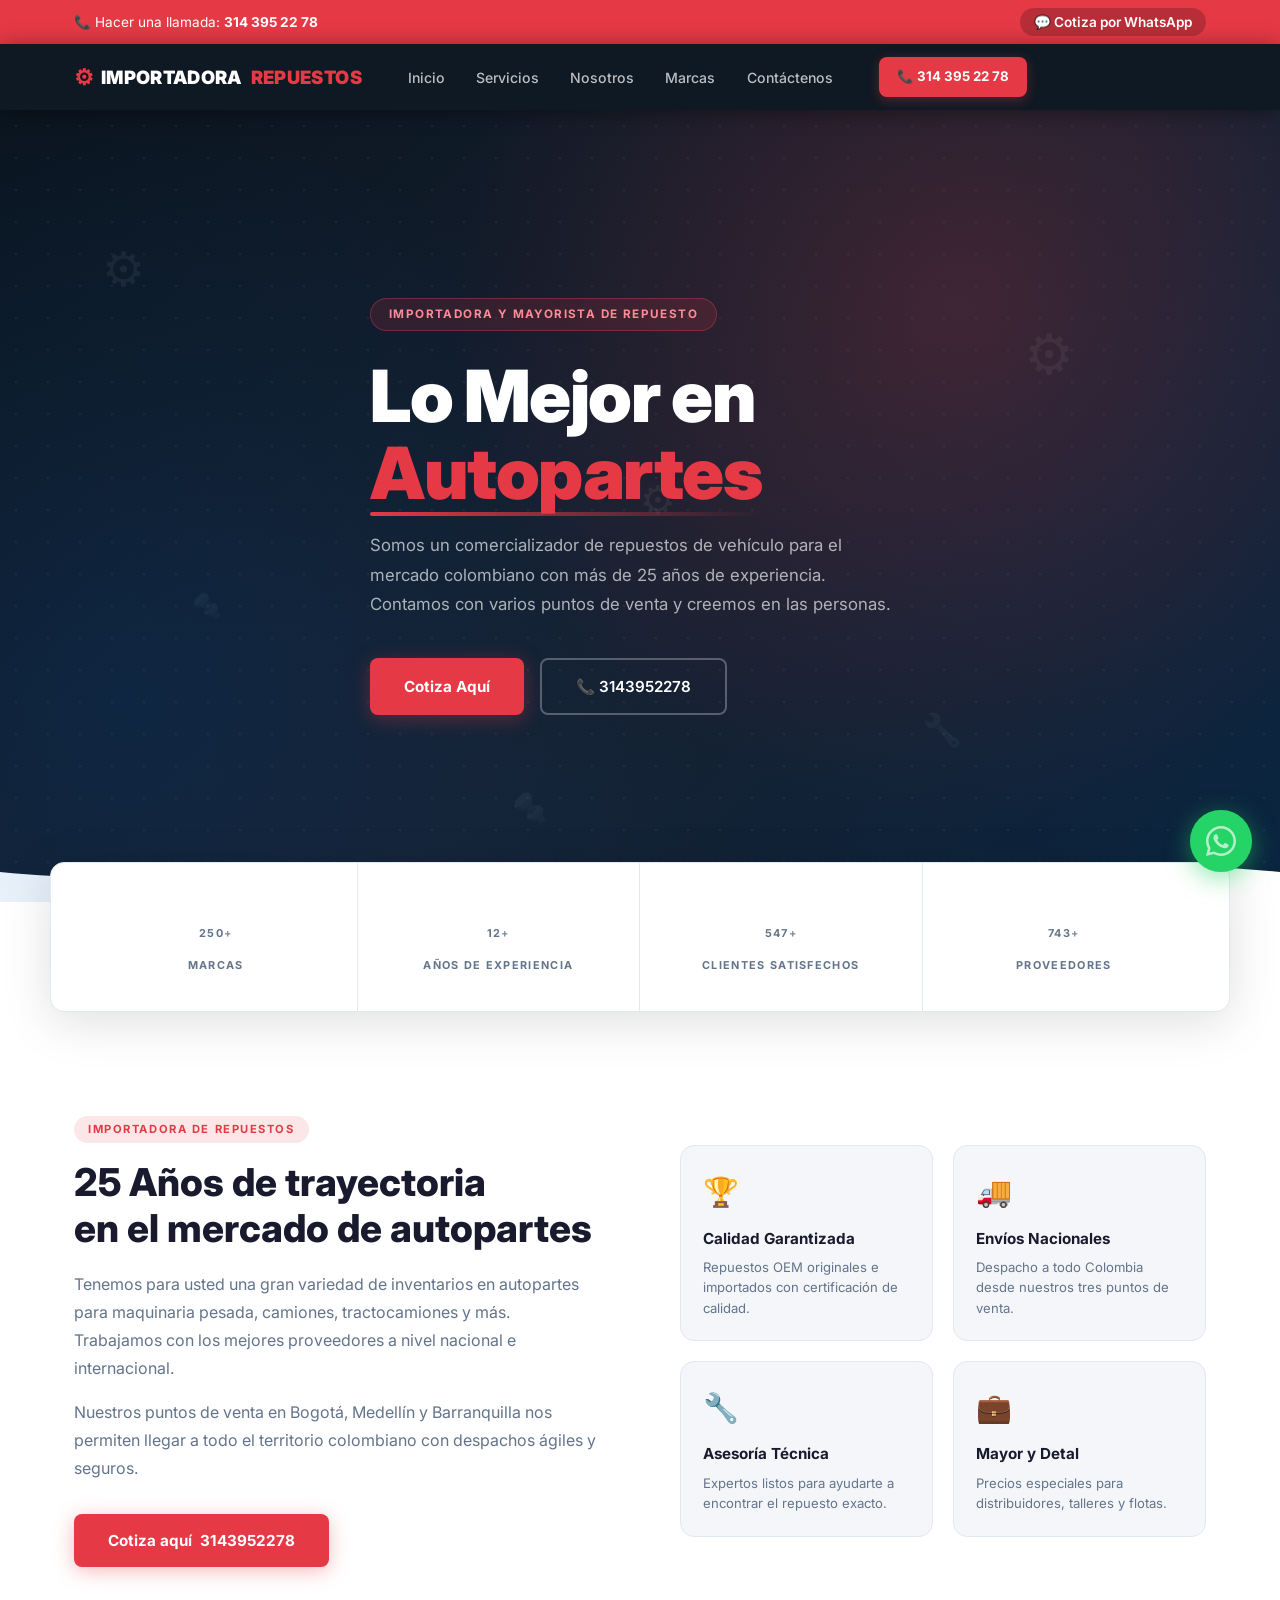
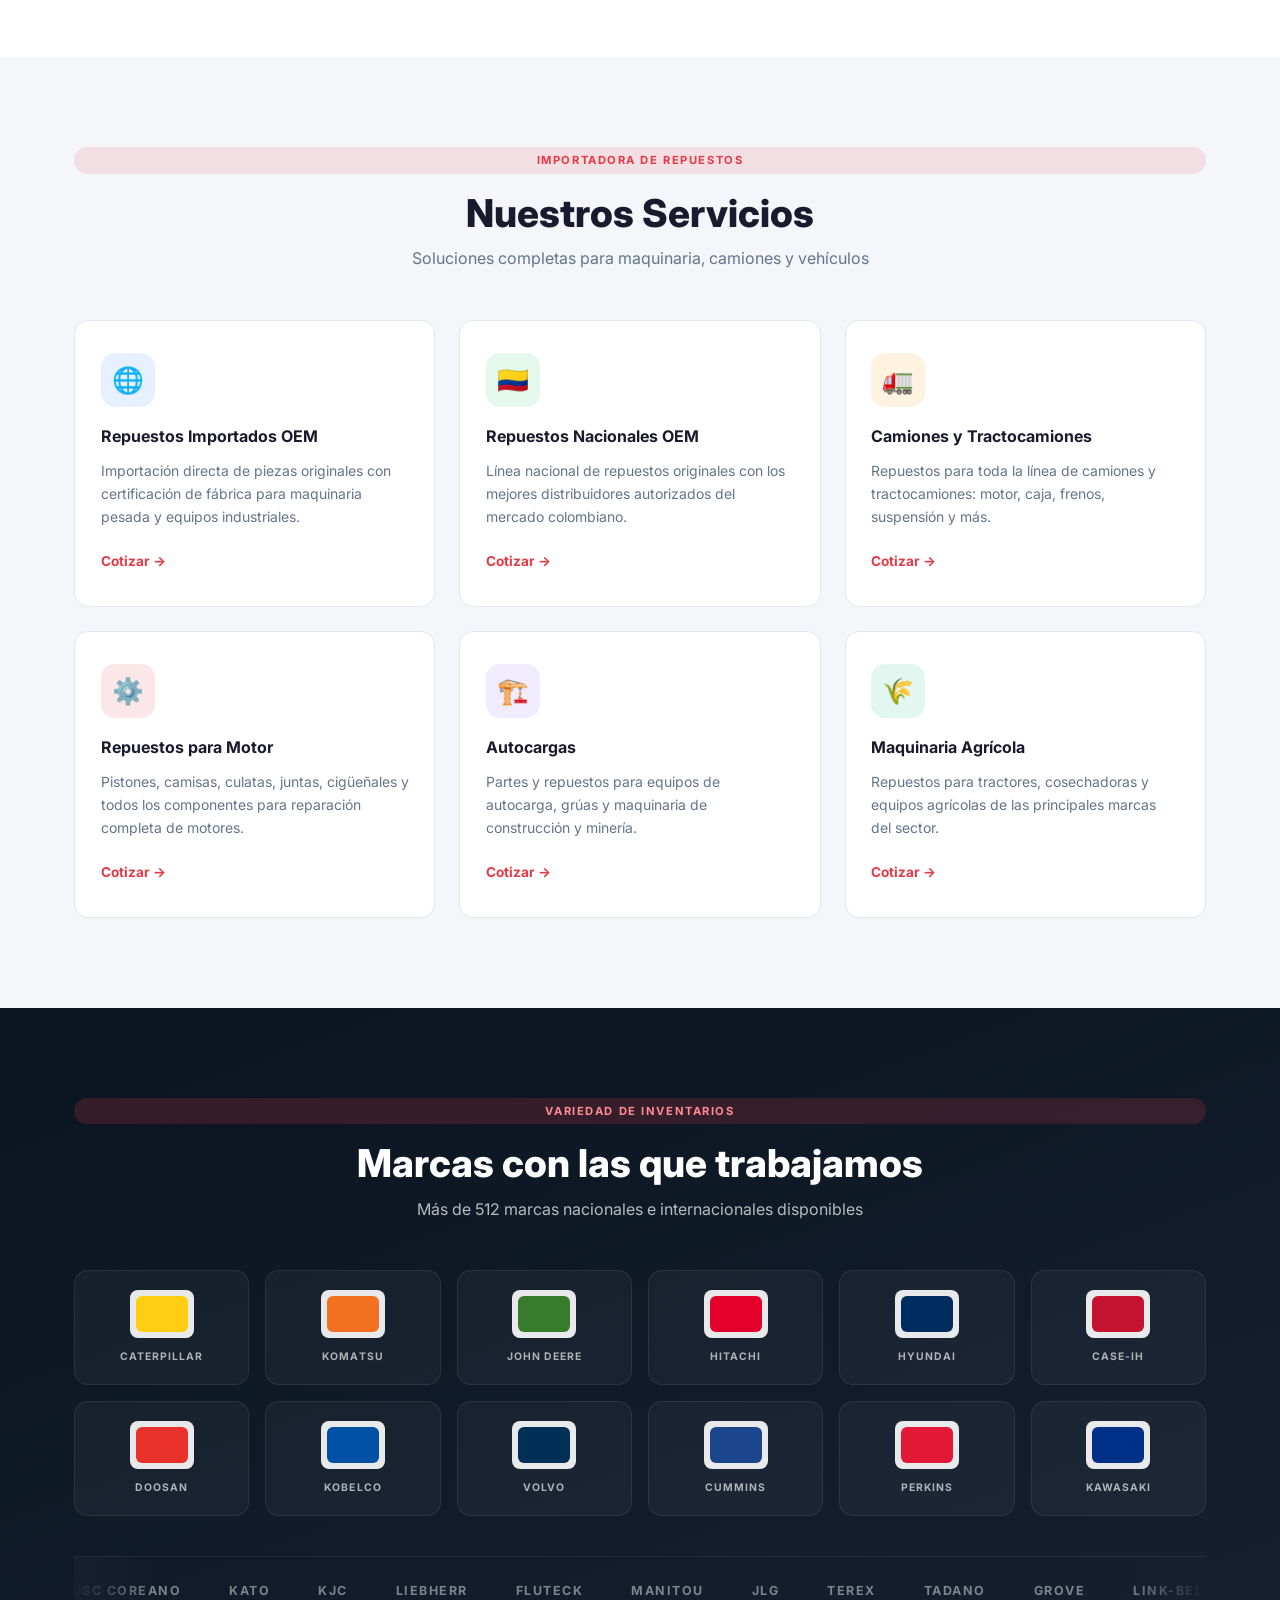
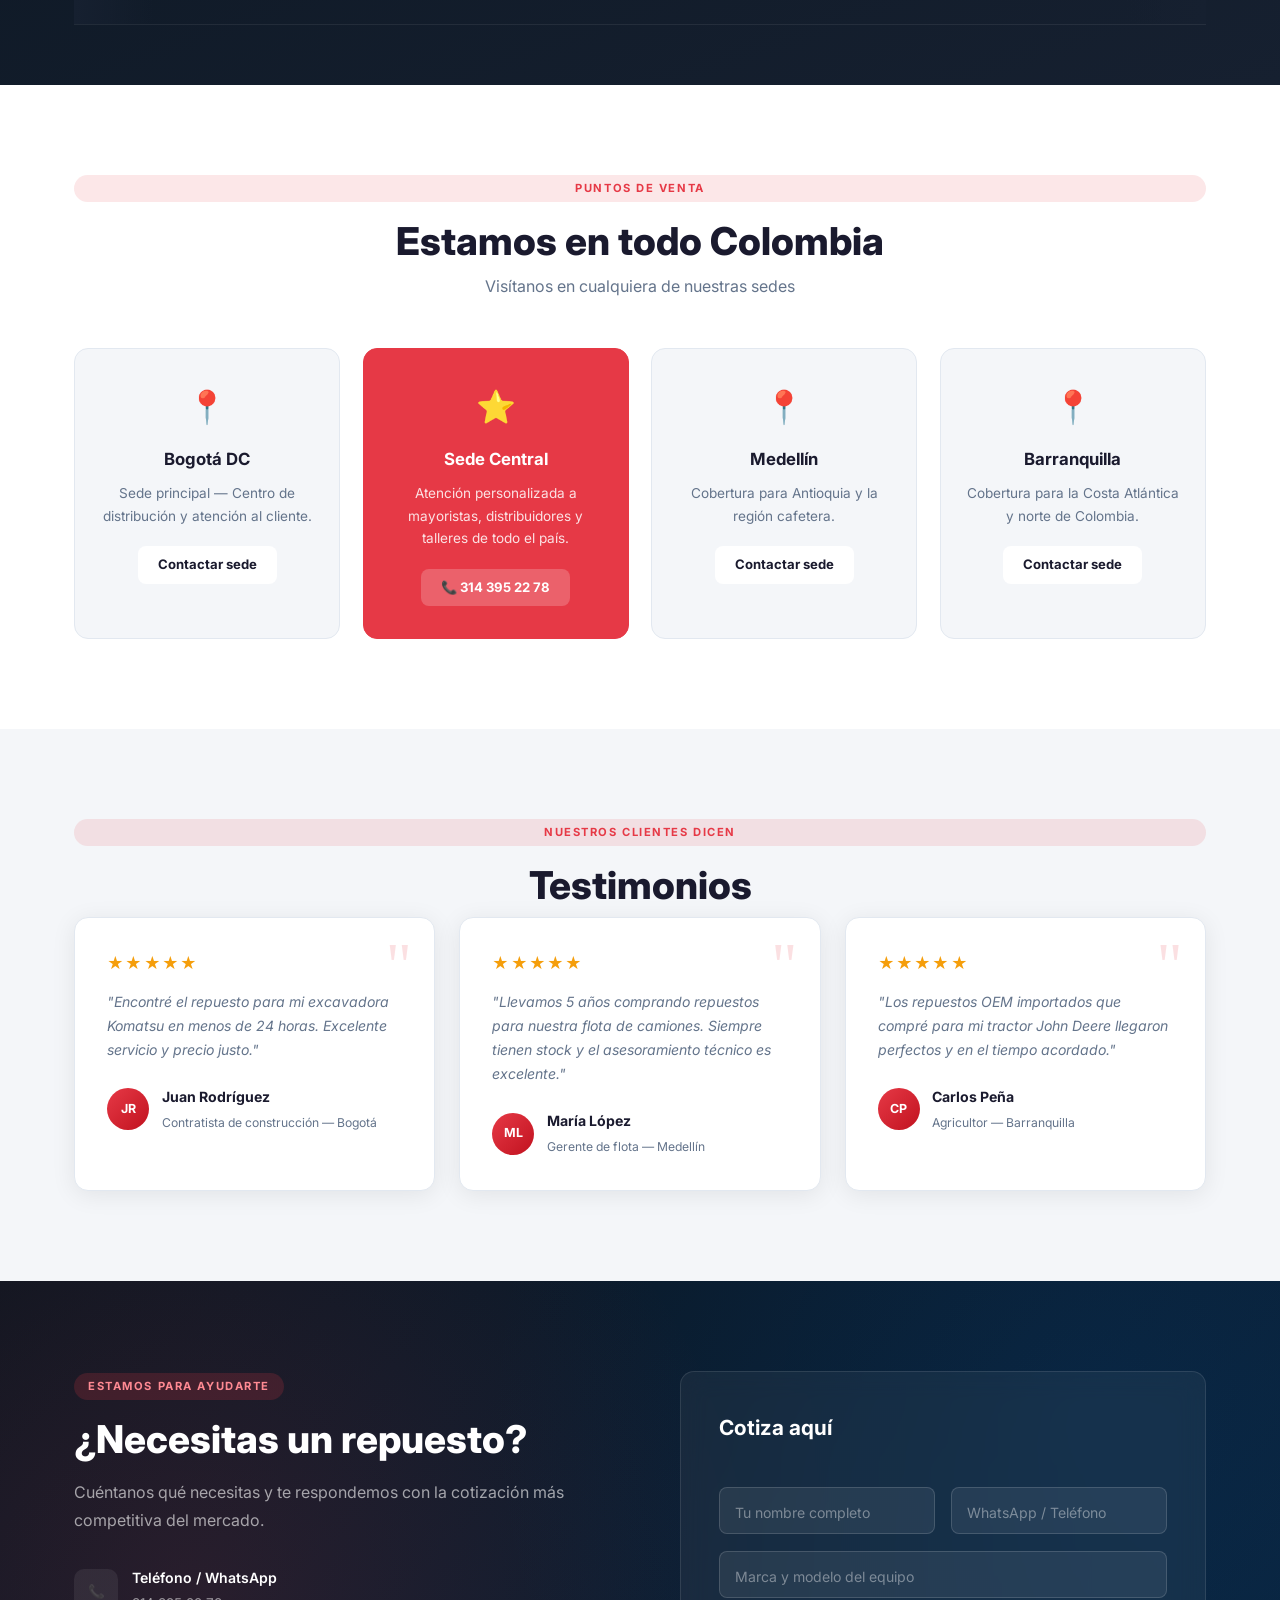
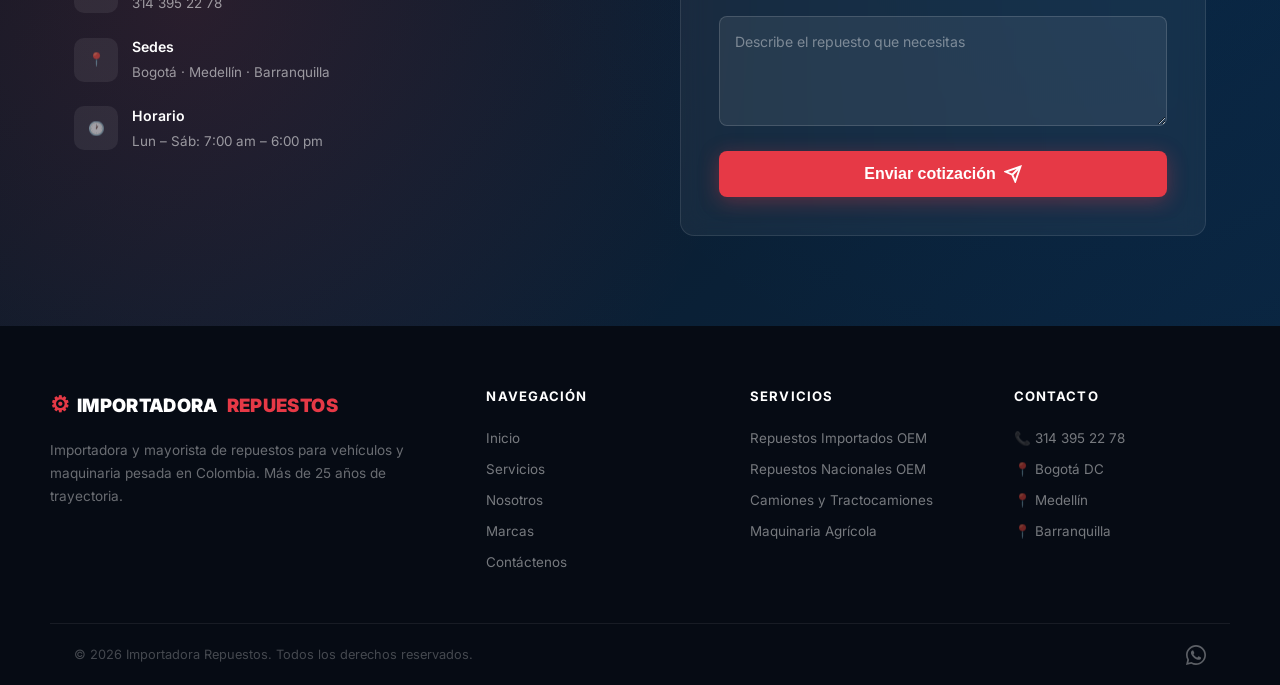
==== index.html @ 4617708e "Mejoras visuales: animaciones, logos de marcas y diseno avanzado Made-with: Cursor" ====
<!DOCTYPE html>
<html lang="es">
<head>
  <meta charset="UTF-8" />
  <meta name="viewport" content="width=device-width, initial-scale=1.0" />
  <title>Importadora Repuestos — Autopartes y Maquinaria</title>
  <link rel="stylesheet" href="style.css" />
  <link rel="preconnect" href="https://fonts.googleapis.com" />
  <link href="https://fonts.googleapis.com/css2?family=Inter:wght@400;500;600;700;800;900&display=swap" rel="stylesheet" />
</head>
<body>

  <!-- BARRA DE PROGRESO -->
  <div class="scroll-progress" id="scrollProgress"></div>

  <!-- TOPBAR -->
  <div class="topbar">
    <div class="container topbar-inner">
      <span>📞 Hacer una llamada: <strong>314 395 22 78</strong></span>
      <a href="https://wa.me/573143952278?text=Hola%21%20Quiero%20cotizar%20un%20repuesto." target="_blank" class="topbar-wsp">💬 Cotiza por WhatsApp</a>
    </div>
  </div>

  <!-- NAVBAR -->
  <header class="navbar" id="navbar">
    <div class="container nav-inner">
      <a href="#inicio" class="logo">
        <span class="logo-gear">⚙</span>
        IMPORTADORA<span class="logo-accent">REPUESTOS</span>
      </a>
      <nav>
        <ul class="nav-links" id="nav-links">
          <li><a href="#inicio">Inicio</a></li>
          <li><a href="#servicios">Servicios</a></li>
          <li><a href="#nosotros">Nosotros</a></li>
          <li><a href="#marcas">Marcas</a></li>
          <li><a href="#contacto">Contáctenos</a></li>
        </ul>
      </nav>
      <a href="tel:3143952278" class="btn-nav">📞 314 395 22 78</a>
      <button class="hamburger" id="hamburger" aria-label="Menú">
        <span></span><span></span><span></span>
      </button>
    </div>
  </header>

  <!-- HERO -->
  <section class="hero" id="inicio">
    <!-- Partículas decorativas -->
    <div class="hero-particles" aria-hidden="true">
      <span class="particle">⚙</span>
      <span class="particle">🔩</span>
      <span class="particle">⚙</span>
      <span class="particle">🔧</span>
      <span class="particle">⚙</span>
      <span class="particle">🔩</span>
    </div>
    <div class="container hero-content">
      <div class="hero-text">
        <span class="hero-badge reveal-up delay-0">IMPORTADORA Y MAYORISTA DE REPUESTO</span>
        <h1 class="reveal-up delay-1">Lo Mejor en<br /><span class="hero-highlight">Autopartes</span></h1>
        <p class="reveal-up delay-2">Somos un comercializador de repuestos de vehículo para el mercado colombiano con más de 25 años de experiencia. Contamos con varios puntos de venta y creemos en las personas.</p>
        <div class="hero-actions reveal-up delay-3">
          <a href="#contacto" class="btn-primary">Cotiza Aquí</a>
          <a href="tel:3143952278" class="btn-outline">📞 3143952278</a>
        </div>
      </div>
    </div>
    <div class="hero-wave" aria-hidden="true">
      <svg viewBox="0 0 1440 80" preserveAspectRatio="none"><path d="M0,40 C360,80 1080,0 1440,40 L1440,80 L0,80 Z" fill="#fff"/></svg>
    </div>
  </section>

  <!-- STATS BAR -->
  <section class="stats-bar">
    <div class="container stats-grid">
      <div class="stat-item">
        <strong><span class="counter" data-target="512">0</span><span class="stat-plus">+</span></strong>
        <span>MARCAS</span>
      </div>
      <div class="stat-item">
        <strong><span class="counter" data-target="25">0</span><span class="stat-plus">+</span></strong>
        <span>AÑOS DE EXPERIENCIA</span>
      </div>
      <div class="stat-item">
        <strong><span class="counter" data-target="1120">0</span><span class="stat-plus">+</span></strong>
        <span>CLIENTES SATISFECHOS</span>
      </div>
      <div class="stat-item">
        <strong><span class="counter" data-target="1520">0</span><span class="stat-plus">+</span></strong>
        <span>PROVEEDORES</span>
      </div>
    </div>
  </section>

  <!-- NOSOTROS -->
  <section class="about" id="nosotros">
    <div class="container about-inner">
      <div class="about-text fade-in">
        <span class="section-label">IMPORTADORA DE REPUESTOS</span>
        <h2>25 Años de trayectoria<br />en el mercado de autopartes</h2>
        <p>Tenemos para usted una gran variedad de inventarios en autopartes para maquinaria pesada, camiones, tractocamiones y más. Trabajamos con los mejores proveedores a nivel nacional e internacional.</p>
        <p>Nuestros puntos de venta en Bogotá, Medellín y Barranquilla nos permiten llegar a todo el territorio colombiano con despachos ágiles y seguros.</p>
        <a href="#contacto" class="btn-primary">Cotiza aquí &nbsp;3143952278</a>
      </div>
      <div class="about-cards">
        <div class="about-card fade-in delay-1">
          <div class="about-card-icon">🏆</div>
          <h4>Calidad Garantizada</h4>
          <p>Repuestos OEM originales e importados con certificación de calidad.</p>
        </div>
        <div class="about-card fade-in delay-2">
          <div class="about-card-icon">🚚</div>
          <h4>Envíos Nacionales</h4>
          <p>Despacho a todo Colombia desde nuestros tres puntos de venta.</p>
        </div>
        <div class="about-card fade-in delay-1">
          <div class="about-card-icon">🔧</div>
          <h4>Asesoría Técnica</h4>
          <p>Expertos listos para ayudarte a encontrar el repuesto exacto.</p>
        </div>
        <div class="about-card fade-in delay-2">
          <div class="about-card-icon">💼</div>
          <h4>Mayor y Detal</h4>
          <p>Precios especiales para distribuidores, talleres y flotas.</p>
        </div>
      </div>
    </div>
  </section>

  <!-- SERVICIOS -->
  <section class="services" id="servicios">
    <div class="container">
      <span class="section-label center fade-in">IMPORTADORA DE REPUESTOS</span>
      <h2 class="section-title fade-in">Nuestros Servicios</h2>
      <p class="section-sub fade-in">Soluciones completas para maquinaria, camiones y vehículos</p>
      <div class="services-grid">

        <div class="service-card fade-in delay-0">
          <div class="service-icon-wrap" style="--ic:#3b82f6">🌐</div>
          <h3>Repuestos Importados OEM</h3>
          <p>Importación directa de piezas originales con certificación de fábrica para maquinaria pesada y equipos industriales.</p>
          <a href="https://wa.me/573143952278?text=Hola%21%20Quiero%20cotizar%20*Repuestos%20Importados%20OEM*." target="_blank" class="service-link">Cotizar →</a>
        </div>

        <div class="service-card fade-in delay-1">
          <div class="service-icon-wrap" style="--ic:#22c55e">🇨🇴</div>
          <h3>Repuestos Nacionales OEM</h3>
          <p>Línea nacional de repuestos originales con los mejores distribuidores autorizados del mercado colombiano.</p>
          <a href="https://wa.me/573143952278?text=Hola%21%20Quiero%20cotizar%20*Repuestos%20Nacionales%20OEM*." target="_blank" class="service-link">Cotizar →</a>
        </div>

        <div class="service-card fade-in delay-2">
          <div class="service-icon-wrap" style="--ic:#f59e0b">🚛</div>
          <h3>Camiones y Tractocamiones</h3>
          <p>Repuestos para toda la línea de camiones y tractocamiones: motor, caja, frenos, suspensión y más.</p>
          <a href="https://wa.me/573143952278?text=Hola%21%20Quiero%20cotizar%20*Repuestos%20Camiones%20y%20Tractocamiones*." target="_blank" class="service-link">Cotizar →</a>
        </div>

        <div class="service-card fade-in delay-0">
          <div class="service-icon-wrap" style="--ic:#e63946">⚙️</div>
          <h3>Repuestos para Motor</h3>
          <p>Pistones, camisas, culatas, juntas, cigüeñales y todos los componentes para reparación completa de motores.</p>
          <a href="https://wa.me/573143952278?text=Hola%21%20Quiero%20cotizar%20*Repuestos%20para%20Motor*." target="_blank" class="service-link">Cotizar →</a>
        </div>

        <div class="service-card fade-in delay-1">
          <div class="service-icon-wrap" style="--ic:#8b5cf6">🏗️</div>
          <h3>Autocargas</h3>
          <p>Partes y repuestos para equipos de autocarga, grúas y maquinaria de construcción y minería.</p>
          <a href="https://wa.me/573143952278?text=Hola%21%20Quiero%20cotizar%20*Repuestos%20Autocargas*." target="_blank" class="service-link">Cotizar →</a>
        </div>

        <div class="service-card fade-in delay-2">
          <div class="service-icon-wrap" style="--ic:#10b981">🌾</div>
          <h3>Maquinaria Agrícola</h3>
          <p>Repuestos para tractores, cosechadoras y equipos agrícolas de las principales marcas del sector.</p>
          <a href="https://wa.me/573143952278?text=Hola%21%20Quiero%20cotizar%20*Repuestos%20Maquinaria%20Agr%C3%ADcola*." target="_blank" class="service-link">Cotizar →</a>
        </div>

      </div>
    </div>
  </section>

  <!-- MARCAS -->
  <section class="brands" id="marcas">
    <div class="container">
      <span class="section-label center light fade-in">VARIEDAD DE INVENTARIOS</span>
      <h2 class="section-title white fade-in">Marcas con las que trabajamos</h2>
      <p class="section-sub white fade-in">Más de 512 marcas nacionales e internacionales disponibles</p>

      <div class="brands-logo-grid">

        <div class="brand-card fade-in delay-0" style="--bc:#FFCD11;--bt:#000">
          <div class="brand-logo-img">
            <img src="https://logo.clearbit.com/cat.com" alt="Caterpillar"
              onerror="this.parentElement.innerHTML='<span class=\'brand-abbr\'>CAT</span>'">
          </div>
          <span class="brand-name">CATERPILLAR</span>
        </div>

        <div class="brand-card fade-in delay-1" style="--bc:#F37021;--bt:#fff">
          <div class="brand-logo-img">
            <img src="https://logo.clearbit.com/komatsu.com" alt="Komatsu"
              onerror="this.parentElement.innerHTML='<span class=\'brand-abbr\'>KOM</span>'">
          </div>
          <span class="brand-name">KOMATSU</span>
        </div>

        <div class="brand-card fade-in delay-2" style="--bc:#367C2B;--bt:#fff">
          <div class="brand-logo-img">
            <img src="https://logo.clearbit.com/deere.com" alt="John Deere"
              onerror="this.parentElement.innerHTML='<span class=\'brand-abbr\'>JD</span>'">
          </div>
          <span class="brand-name">JOHN DEERE</span>
        </div>

        <div class="brand-card fade-in delay-3" style="--bc:#E4002B;--bt:#fff">
          <div class="brand-logo-img">
            <img src="https://logo.clearbit.com/hitachi.com" alt="Hitachi"
              onerror="this.parentElement.innerHTML='<span class=\'brand-abbr\'>HIT</span>'">
          </div>
          <span class="brand-name">HITACHI</span>
        </div>

        <div class="brand-card fade-in delay-0" style="--bc:#002C5F;--bt:#fff">
          <div class="brand-logo-img">
            <img src="https://logo.clearbit.com/hyundai.com" alt="Hyundai"
              onerror="this.parentElement.innerHTML='<span class=\'brand-abbr\'>HYU</span>'">
          </div>
          <span class="brand-name">HYUNDAI</span>
        </div>

        <div class="brand-card fade-in delay-1" style="--bc:#C41230;--bt:#fff">
          <div class="brand-logo-img">
            <img src="https://logo.clearbit.com/caseih.com" alt="Case IH"
              onerror="this.parentElement.innerHTML='<span class=\'brand-abbr\'>CASE</span>'">
          </div>
          <span class="brand-name">CASE-IH</span>
        </div>

        <div class="brand-card fade-in delay-2" style="--bc:#E8312A;--bt:#fff">
          <div class="brand-logo-img">
            <img src="https://logo.clearbit.com/doosan.com" alt="Doosan"
              onerror="this.parentElement.innerHTML='<span class=\'brand-abbr\'>DOO</span>'">
          </div>
          <span class="brand-name">DOOSAN</span>
        </div>

        <div class="brand-card fade-in delay-3" style="--bc:#0051A5;--bt:#fff">
          <div class="brand-logo-img">
            <img src="https://logo.clearbit.com/kobelco.com" alt="Kobelco"
              onerror="this.parentElement.innerHTML='<span class=\'brand-abbr\'>KBL</span>'">
          </div>
          <span class="brand-name">KOBELCO</span>
        </div>

        <div class="brand-card fade-in delay-0" style="--bc:#003057;--bt:#fff">
          <div class="brand-logo-img">
            <img src="https://logo.clearbit.com/volvogroup.com" alt="Volvo"
              onerror="this.parentElement.innerHTML='<span class=\'brand-abbr\'>VOL</span>'">
          </div>
          <span class="brand-name">VOLVO</span>
        </div>

        <div class="brand-card fade-in delay-1" style="--bc:#1B468D;--bt:#fff">
          <div class="brand-logo-img">
            <img src="https://logo.clearbit.com/cummins.com" alt="Cummins"
              onerror="this.parentElement.innerHTML='<span class=\'brand-abbr\'>CUM</span>'">
          </div>
          <span class="brand-name">CUMMINS</span>
        </div>

        <div class="brand-card fade-in delay-2" style="--bc:#E31837;--bt:#fff">
          <div class="brand-logo-img">
            <img src="https://logo.clearbit.com/perkins.com" alt="Perkins"
              onerror="this.parentElement.innerHTML='<span class=\'brand-abbr\'>PER</span>'">
          </div>
          <span class="brand-name">PERKINS</span>
        </div>

        <div class="brand-card fade-in delay-3" style="--bc:#003087;--bt:#fff">
          <div class="brand-logo-img">
            <img src="https://logo.clearbit.com/kawasaki.com" alt="Kawasaki"
              onerror="this.parentElement.innerHTML='<span class=\'brand-abbr\'>KAW</span>'">
          </div>
          <span class="brand-name">KAWASAKI</span>
        </div>

      </div>

      <!-- Marquee de marcas adicionales -->
      <div class="brands-marquee-wrap fade-in">
        <div class="brands-marquee">
          <div class="marquee-track">
            <span>JSC COREANO</span><span>KATO</span><span>KJC</span><span>LIEBHERR</span>
            <span>FLUTECK</span><span>MANITOU</span><span>JLG</span><span>TEREX</span>
            <span>TADANO</span><span>GROVE</span><span>LINK-BELT</span><span>MANITOWOC</span>
            <span>JSC COREANO</span><span>KATO</span><span>KJC</span><span>LIEBHERR</span>
            <span>FLUTECK</span><span>MANITOU</span><span>JLG</span><span>TEREX</span>
            <span>TADANO</span><span>GROVE</span><span>LINK-BELT</span><span>MANITOWOC</span>
          </div>
        </div>
      </div>

    </div>
  </section>

  <!-- UBICACIONES -->
  <section class="locations" id="ubicaciones">
    <div class="container">
      <span class="section-label center fade-in">PUNTOS DE VENTA</span>
      <h2 class="section-title fade-in">Estamos en todo Colombia</h2>
      <p class="section-sub fade-in">Visítanos en cualquiera de nuestras sedes</p>
      <div class="locations-grid">

        <div class="location-card fade-in delay-0">
          <div class="location-icon">📍</div>
          <h3>Bogotá DC</h3>
          <p>Sede principal — Centro de distribución y atención al cliente.</p>
          <a href="https://wa.me/573143952278?text=Hola%21%20Escribo%20desde%20Bogot%C3%A1." target="_blank" class="location-btn">Contactar sede</a>
        </div>

        <div class="location-card featured-location fade-in delay-1">
          <div class="location-icon">⭐</div>
          <h3>Sede Central</h3>
          <p>Atención personalizada a mayoristas, distribuidores y talleres de todo el país.</p>
          <a href="tel:3143952278" class="location-btn">📞 314 395 22 78</a>
        </div>

        <div class="location-card fade-in delay-2">
          <div class="location-icon">📍</div>
          <h3>Medellín</h3>
          <p>Cobertura para Antioquia y la región cafetera.</p>
          <a href="https://wa.me/573143952278?text=Hola%21%20Escribo%20desde%20Medell%C3%ADn." target="_blank" class="location-btn">Contactar sede</a>
        </div>

        <div class="location-card fade-in delay-3">
          <div class="location-icon">📍</div>
          <h3>Barranquilla</h3>
          <p>Cobertura para la Costa Atlántica y norte de Colombia.</p>
          <a href="https://wa.me/573143952278?text=Hola%21%20Escribo%20desde%20Barranquilla." target="_blank" class="location-btn">Contactar sede</a>
        </div>

      </div>
    </div>
  </section>

  <!-- TESTIMONIOS -->
  <section class="testimonials">
    <div class="container">
      <span class="section-label center fade-in">NUESTROS CLIENTES DICEN</span>
      <h2 class="section-title fade-in">Testimonios</h2>
      <div class="testimonials-grid">

        <div class="testimonial-card fade-in delay-0">
          <div class="stars">★★★★★</div>
          <p>"Encontré el repuesto para mi excavadora Komatsu en menos de 24 horas. Excelente servicio y precio justo."</p>
          <div class="testimonial-author">
            <div class="author-avatar">JR</div>
            <div>
              <strong>Juan Rodríguez</strong>
              <span>Contratista de construcción — Bogotá</span>
            </div>
          </div>
        </div>

        <div class="testimonial-card fade-in delay-1">
          <div class="stars">★★★★★</div>
          <p>"Llevamos 5 años comprando repuestos para nuestra flota de camiones. Siempre tienen stock y el asesoramiento técnico es excelente."</p>
          <div class="testimonial-author">
            <div class="author-avatar">ML</div>
            <div>
              <strong>María López</strong>
              <span>Gerente de flota — Medellín</span>
            </div>
          </div>
        </div>

        <div class="testimonial-card fade-in delay-2">
          <div class="stars">★★★★★</div>
          <p>"Los repuestos OEM importados que compré para mi tractor John Deere llegaron perfectos y en el tiempo acordado."</p>
          <div class="testimonial-author">
            <div class="author-avatar">CP</div>
            <div>
              <strong>Carlos Peña</strong>
              <span>Agricultor — Barranquilla</span>
            </div>
          </div>
        </div>

      </div>
    </div>
  </section>

  <!-- CONTACTO -->
  <section class="contact" id="contacto">
    <div class="container contact-inner">
      <div class="contact-info fade-in">
        <span class="section-label light">ESTAMOS PARA AYUDARTE</span>
        <h2>¿Necesitas un repuesto?</h2>
        <p>Cuéntanos qué necesitas y te respondemos con la cotización más competitiva del mercado.</p>
        <div class="contact-details">
          <div class="contact-detail-item">
            <span class="contact-detail-icon">📞</span>
            <div>
              <strong>Teléfono / WhatsApp</strong>
              <span>314 395 22 78</span>
            </div>
          </div>
          <div class="contact-detail-item">
            <span class="contact-detail-icon">📍</span>
            <div>
              <strong>Sedes</strong>
              <span>Bogotá · Medellín · Barranquilla</span>
            </div>
          </div>
          <div class="contact-detail-item">
            <span class="contact-detail-icon">🕐</span>
            <div>
              <strong>Horario</strong>
              <span>Lun – Sáb: 7:00 am – 6:00 pm</span>
            </div>
          </div>
        </div>
      </div>
      <div class="contact-form-wrap fade-in delay-2">
        <form class="contact-form" onsubmit="handleSubmit(event)">
          <h3>Cotiza aquí</h3>
          <div class="form-row">
            <div class="form-group">
              <input type="text" id="inp-nombre" placeholder=" " required />
              <label for="inp-nombre">Tu nombre completo</label>
            </div>
            <div class="form-group">
              <input type="tel" id="inp-tel" placeholder=" " required />
              <label for="inp-tel">WhatsApp / Teléfono</label>
            </div>
          </div>
          <div class="form-group">
            <input type="text" id="inp-equipo" placeholder=" " required />
            <label for="inp-equipo">Marca y modelo del equipo</label>
          </div>
          <div class="form-group">
            <textarea id="inp-desc" placeholder=" " rows="4" required></textarea>
            <label for="inp-desc">Describe el repuesto que necesitas</label>
          </div>
          <button type="submit" class="btn-primary btn-full">
            <span>Enviar cotización</span>
            <svg width="18" height="18" viewBox="0 0 24 24" fill="none" stroke="currentColor" stroke-width="2.5"><path d="M22 2L11 13"/><path d="M22 2L15 22l-4-9-9-4 20-7z"/></svg>
          </button>
        </form>
        <div id="form-success" class="form-success" style="display:none;">
          ✅ ¡Cotización enviada! Te contactaremos a la brevedad.
        </div>
      </div>
    </div>
  </section>

  <!-- BOTÓN FLOTANTE WHATSAPP -->
  <a href="https://wa.me/573143952278?text=Hola%21%20Visité%20su%20página%20y%20quiero%20cotizar%20un%20repuesto." target="_blank" class="wsp-float" aria-label="Contactar por WhatsApp">
    <svg xmlns="http://www.w3.org/2000/svg" viewBox="0 0 32 32" fill="white" width="30" height="30">
      <path d="M16 0C7.163 0 0 7.163 0 16c0 2.833.738 5.488 2.027 7.793L0 32l8.418-2.004A15.93 15.93 0 0 0 16 32c8.837 0 16-7.163 16-16S24.837 0 16 0zm0 29.333a13.27 13.27 0 0 1-6.772-1.853l-.486-.29-5.002 1.191 1.215-4.87-.317-.5A13.267 13.267 0 0 1 2.667 16C2.667 8.636 8.636 2.667 16 2.667S29.333 8.636 29.333 16 23.364 29.333 16 29.333zm7.27-9.862c-.398-.199-2.354-1.162-2.719-1.294-.365-.133-.631-.199-.897.199s-1.029 1.294-1.261 1.56c-.232.266-.465.299-.863.1-.398-.199-1.681-.62-3.202-1.977-1.183-1.056-1.982-2.361-2.214-2.759-.232-.398-.025-.613.174-.811.179-.178.398-.465.597-.698.199-.232.266-.398.398-.664.133-.266.066-.498-.033-.697-.1-.199-.897-2.163-1.229-2.96-.324-.778-.653-.673-.897-.686l-.764-.013c-.266 0-.697.1-1.063.498s-1.394 1.362-1.394 3.32 1.427 3.85 1.626 4.116c.199.266 2.808 4.288 6.806 6.015.951.41 1.693.655 2.271.839.954.303 1.823.26 2.509.158.765-.114 2.354-.963 2.686-1.892.332-.929.332-1.726.232-1.892-.099-.166-.365-.266-.763-.465z"/>
    </svg>
    <span class="wsp-tooltip">¡Cotiza ahora!</span>
  </a>

  <!-- FOOTER -->
  <footer class="footer">
    <div class="container footer-top">
      <div class="footer-col">
        <div class="logo">
          <span class="logo-gear">⚙</span>
          IMPORTADORA<span class="logo-accent">REPUESTOS</span>
        </div>
        <p>Importadora y mayorista de repuestos para vehículos y maquinaria pesada en Colombia. Más de 25 años de trayectoria.</p>
      </div>
      <div class="footer-col">
        <h4>Navegación</h4>
        <ul>
          <li><a href="#inicio">Inicio</a></li>
          <li><a href="#servicios">Servicios</a></li>
          <li><a href="#nosotros">Nosotros</a></li>
          <li><a href="#marcas">Marcas</a></li>
          <li><a href="#contacto">Contáctenos</a></li>
        </ul>
      </div>
      <div class="footer-col">
        <h4>Servicios</h4>
        <ul>
          <li><a href="#servicios">Repuestos Importados OEM</a></li>
          <li><a href="#servicios">Repuestos Nacionales OEM</a></li>
          <li><a href="#servicios">Camiones y Tractocamiones</a></li>
          <li><a href="#servicios">Maquinaria Agrícola</a></li>
        </ul>
      </div>
      <div class="footer-col">
        <h4>Contacto</h4>
        <ul>
          <li>📞 <a href="tel:3143952278">314 395 22 78</a></li>
          <li>📍 Bogotá DC</li>
          <li>📍 Medellín</li>
          <li>📍 Barranquilla</li>
        </ul>
      </div>
    </div>
    <div class="footer-bottom">
      <div class="container footer-bottom-inner">
        <p>© 2026 Importadora Repuestos. Todos los derechos reservados.</p>
        <div class="footer-social">
          <a href="https://wa.me/573143952278" target="_blank" aria-label="WhatsApp">
            <svg viewBox="0 0 32 32" fill="currentColor" width="20" height="20"><path d="M16 0C7.163 0 0 7.163 0 16c0 2.833.738 5.488 2.027 7.793L0 32l8.418-2.004A15.93 15.93 0 0 0 16 32c8.837 0 16-7.163 16-16S24.837 0 16 0zm0 29.333a13.27 13.27 0 0 1-6.772-1.853l-.486-.29-5.002 1.191 1.215-4.87-.317-.5A13.267 13.267 0 0 1 2.667 16C2.667 8.636 8.636 2.667 16 2.667S29.333 8.636 29.333 16 23.364 29.333 16 29.333zm7.27-9.862c-.398-.199-2.354-1.162-2.719-1.294-.365-.133-.631-.199-.897.199s-1.029 1.294-1.261 1.56c-.232.266-.465.299-.863.1-.398-.199-1.681-.62-3.202-1.977-1.183-1.056-1.982-2.361-2.214-2.759-.232-.398-.025-.613.174-.811.179-.178.398-.465.597-.698.199-.232.266-.398.398-.664.133-.266.066-.498-.033-.697-.1-.199-.897-2.163-1.229-2.96-.324-.778-.653-.673-.897-.686l-.764-.013c-.266 0-.697.1-1.063.498s-1.394 1.362-1.394 3.32 1.427 3.85 1.626 4.116c.199.266 2.808 4.288 6.806 6.015.951.41 1.693.655 2.271.839.954.303 1.823.26 2.509.158.765-.114 2.354-.963 2.686-1.892.332-.929.332-1.726.232-1.892-.099-.166-.365-.266-.763-.465z"/></svg>
          </a>
        </div>
      </div>
    </div>
  </footer>

  <script>
    /* ---- Scroll progress bar ---- */
    const bar = document.getElementById('scrollProgress');
    window.addEventListener('scroll', () => {
      const pct = (window.scrollY / (document.documentElement.scrollHeight - window.innerHeight)) * 100;
      bar.style.width = pct + '%';
    }, { passive: true });

    /* ---- Navbar scroll effect ---- */
    const navbar = document.getElementById('navbar');
    window.addEventListener('scroll', () => {
      navbar.classList.toggle('scrolled', window.scrollY > 50);
    }, { passive: true });

    /* ---- Intersection Observer para fade-in y counters ---- */
    const io = new IntersectionObserver((entries) => {
      entries.forEach(entry => {
        if (!entry.isIntersecting) return;
        const el = entry.target;

        if (el.classList.contains('fade-in')) {
          el.classList.add('visible');
        }
        if (el.classList.contains('reveal-up')) {
          el.classList.add('visible');
        }

        // Counter animation
        if (el.classList.contains('counter') && !el.dataset.done) {
          el.dataset.done = '1';
          const target = +el.dataset.target;
          const duration = 1800;
          const step = target / (duration / 16);
          let current = 0;
          const tick = () => {
            current = Math.min(current + step, target);
            el.textContent = Math.floor(current).toLocaleString('es-CO');
            if (current < target) requestAnimationFrame(tick);
          };
          requestAnimationFrame(tick);
        }

        io.unobserve(el);
      });
    }, { threshold: 0.15 });

    document.querySelectorAll('.fade-in, .reveal-up, .counter').forEach(el => io.observe(el));

    /* ---- Formulario → WhatsApp ---- */
    function handleSubmit(e) {
      e.preventDefault();
      const nombre   = document.getElementById('inp-nombre').value;
      const telefono = document.getElementById('inp-tel').value;
      const equipo   = document.getElementById('inp-equipo').value;
      const desc     = document.getElementById('inp-desc').value;
      const msg = encodeURIComponent(
        `Hola! Me llamo *${nombre}* (${telefono}).\nEquipo: *${equipo}*\nNecesito: ${desc}`
      );
      window.open(`https://wa.me/573143952278?text=${msg}`, '_blank');
      e.target.style.display = 'none';
      document.getElementById('form-success').style.display = 'block';
    }

    /* ---- Smooth scroll ---- */
    document.querySelectorAll('a[href^="#"]').forEach(a => {
      a.addEventListener('click', e => {
        const target = document.querySelector(a.getAttribute('href'));
        if (!target) return;
        e.preventDefault();
        target.scrollIntoView({ behavior: 'smooth' });
        nav.classList.remove('open');
        hamburger.classList.remove('open');
      });
    });

    /* ---- Hamburguesa ---- */
    const hamburger = document.getElementById('hamburger');
    const nav = document.getElementById('nav-links');
    hamburger.addEventListener('click', () => {
      hamburger.classList.toggle('open');
      nav.classList.toggle('open');
    });
    document.addEventListener('click', e => {
      if (!hamburger.contains(e.target) && !nav.contains(e.target)) {
        hamburger.classList.remove('open');
        nav.classList.remove('open');
      }
    });
  </script>

</body>
</html>
---- style.css ----
/* ============================================================
   Importadora Repuestos — Estilos globales
   ============================================================ */

*, *::before, *::after { box-sizing: border-box; margin: 0; padding: 0; }

:root {
  --primary:   #e63946;
  --primary-d: #c1121f;
  --primary-l: rgba(230,57,70,.12);
  --dark:      #0f1923;
  --dark2:     #162030;
  --mid:       #1e2d3d;
  --light:     #f4f6f9;
  --text:      #1a1a2e;
  --muted:     #64748b;
  --border:    #e2e8f0;
  --radius:    14px;
  --radius-sm: 8px;
  --shadow:    0 4px 24px rgba(0,0,0,.08);
  --shadow-md: 0 8px 32px rgba(0,0,0,.12);
  --t:         .28s ease;
}

html { scroll-behavior: smooth; }
body { font-family: 'Inter', sans-serif; color: var(--text); background: #fff; line-height: 1.65; }
.container { max-width: 1180px; margin: 0 auto; padding: 0 24px; }

/* ---- Utilidades ---- */
.section-title {
  font-size: clamp(1.7rem, 3vw, 2.4rem);
  font-weight: 800;
  text-align: center;
  margin-bottom: .6rem;
  line-height: 1.2;
}
.section-sub  { text-align: center; color: var(--muted); margin-bottom: 3rem; font-size: 1rem; }
.section-title.white { color: #fff; }
.section-sub.white   { color: rgba(255,255,255,.7); }

.section-label {
  display: inline-block;
  font-size: .7rem;
  font-weight: 700;
  letter-spacing: .14em;
  text-transform: uppercase;
  color: var(--primary);
  background: var(--primary-l);
  padding: 4px 14px;
  border-radius: 50px;
  margin-bottom: 1rem;
}
.section-label.center { display: block; text-align: center; }
.section-label.light  { color: #ff8a93; background: rgba(230,57,70,.18); }

/* ============================================================
   SCROLL PROGRESS
   ============================================================ */
.scroll-progress {
  position: fixed;
  top: 0; left: 0;
  height: 3px;
  width: 0%;
  background: linear-gradient(90deg, var(--primary), #ff6b6b);
  z-index: 9999;
  transition: width .1s linear;
}

/* ============================================================
   ANIMACIONES
   ============================================================ */
.fade-in {
  opacity: 0;
  transform: translateY(30px);
  transition: opacity .6s ease, transform .6s ease;
}
.fade-in.visible { opacity: 1; transform: none; }

.fade-in.delay-0 { transition-delay: 0s; }
.fade-in.delay-1 { transition-delay: .12s; }
.fade-in.delay-2 { transition-delay: .24s; }
.fade-in.delay-3 { transition-delay: .36s; }

.reveal-up {
  opacity: 0;
  transform: translateY(40px);
  transition: opacity .7s ease, transform .7s ease;
}
.reveal-up.visible { opacity: 1; transform: none; }
.reveal-up.delay-0 { transition-delay: .1s; }
.reveal-up.delay-1 { transition-delay: .25s; }
.reveal-up.delay-2 { transition-delay: .4s; }
.reveal-up.delay-3 { transition-delay: .55s; }

/* ============================================================
   TOPBAR
   ============================================================ */
.topbar { background: var(--primary); padding: 8px 0; font-size: .85rem; }
.topbar-inner {
  display: flex;
  align-items: center;
  justify-content: space-between;
  color: #fff;
  flex-wrap: wrap;
  gap: .5rem;
}
.topbar-wsp {
  color: #fff;
  text-decoration: none;
  font-weight: 600;
  background: rgba(0,0,0,.2);
  padding: 3px 14px;
  border-radius: 50px;
  transition: background var(--t);
}
.topbar-wsp:hover { background: rgba(0,0,0,.35); }

/* ============================================================
   NAVBAR
   ============================================================ */
.navbar {
  position: sticky;
  top: 0;
  z-index: 200;
  background: var(--dark);
  padding: 0;
  box-shadow: 0 2px 20px rgba(0,0,0,.4);
  transition: background var(--t), box-shadow var(--t);
}
.navbar.scrolled {
  background: rgba(15,25,35,.97);
  box-shadow: 0 4px 30px rgba(0,0,0,.5);
  backdrop-filter: blur(12px);
}
.nav-inner {
  display: flex;
  align-items: center;
  gap: 2rem;
  height: 66px;
}
.logo {
  font-size: 1.15rem;
  font-weight: 900;
  color: #fff;
  display: flex;
  align-items: center;
  gap: .4rem;
  white-space: nowrap;
  letter-spacing: .02em;
  flex-shrink: 0;
  text-decoration: none;
}
.logo-gear { font-size: 1.4rem; color: var(--primary); animation: spin-slow 8s linear infinite; }
.logo-accent { color: var(--primary); margin-left: .15rem; }

@keyframes spin-slow { to { transform: rotate(360deg); } }

.nav-links {
  display: flex;
  list-style: none;
  gap: .2rem;
  margin-left: auto;
}
.nav-links a {
  color: rgba(255,255,255,.72);
  text-decoration: none;
  font-size: .88rem;
  font-weight: 500;
  padding: 8px 14px;
  border-radius: var(--radius-sm);
  transition: color var(--t), background var(--t);
  position: relative;
}
.nav-links a::after {
  content: '';
  position: absolute;
  bottom: 4px; left: 14px; right: 14px;
  height: 2px;
  background: var(--primary);
  transform: scaleX(0);
  transition: transform var(--t);
  border-radius: 2px;
}
.nav-links a:hover { color: #fff; }
.nav-links a:hover::after { transform: scaleX(1); }

.btn-nav {
  background: var(--primary);
  color: #fff;
  padding: 9px 18px;
  border-radius: var(--radius-sm);
  text-decoration: none;
  font-size: .83rem;
  font-weight: 700;
  white-space: nowrap;
  transition: background var(--t), transform var(--t), box-shadow var(--t);
  flex-shrink: 0;
  box-shadow: 0 3px 12px rgba(230,57,70,.35);
}
.btn-nav:hover { background: var(--primary-d); transform: translateY(-1px); box-shadow: 0 6px 20px rgba(230,57,70,.45); }

/* ============================================================
   HERO
   ============================================================ */
.hero {
  position: relative;
  background: linear-gradient(135deg, #0a1520 0%, var(--dark2) 55%, #0a2540 100%);
  color: #fff;
  padding: 110px 0 110px;
  overflow: hidden;
  min-height: 88vh;
  display: flex;
  align-items: center;
}
/* Malla de puntos decorativa */
.hero::before {
  content: '';
  position: absolute;
  inset: 0;
  background-image: radial-gradient(rgba(255,255,255,.06) 1px, transparent 1px);
  background-size: 32px 32px;
  pointer-events: none;
}
/* Glows */
.hero::after {
  content: '';
  position: absolute;
  inset: 0;
  background:
    radial-gradient(circle at 75% 25%, rgba(230,57,70,.2) 0%, transparent 45%),
    radial-gradient(circle at 10% 75%, rgba(0,100,200,.15) 0%, transparent 45%);
  pointer-events: none;
}

/* Partículas flotantes */
.hero-particles { position: absolute; inset: 0; pointer-events: none; overflow: hidden; z-index: 0; }
.particle {
  position: absolute;
  font-size: 2rem;
  opacity: .06;
  animation: float-particle 14s ease-in-out infinite;
}
.particle:nth-child(1) { top: 15%; left: 8%;  animation-duration: 11s; animation-delay: 0s;   font-size: 3rem; }
.particle:nth-child(2) { top: 60%; left: 15%; animation-duration: 15s; animation-delay: 2s;   font-size: 1.5rem; }
.particle:nth-child(3) { top: 25%; left: 80%; animation-duration: 13s; animation-delay: 4s;   font-size: 3.5rem; }
.particle:nth-child(4) { top: 75%; left: 72%; animation-duration: 10s; animation-delay: 1s;   font-size: 2rem; }
.particle:nth-child(5) { top: 45%; left: 50%; animation-duration: 16s; animation-delay: 3s;   font-size: 2.5rem; }
.particle:nth-child(6) { top: 85%; left: 40%; animation-duration: 12s; animation-delay: 5s;   font-size: 1.8rem; }

@keyframes float-particle {
  0%, 100% { transform: translateY(0) rotate(0deg);    opacity: .06; }
  50%       { transform: translateY(-30px) rotate(20deg); opacity: .12; }
}

.hero-content { position: relative; z-index: 1; max-width: 720px; }
.hero-text {}

.hero-badge {
  display: inline-block;
  background: rgba(230,57,70,.15);
  border: 1px solid rgba(230,57,70,.4);
  color: #ff8a93;
  padding: 6px 18px;
  border-radius: 50px;
  font-size: .73rem;
  font-weight: 700;
  letter-spacing: .12em;
  text-transform: uppercase;
  margin-bottom: 1.6rem;
}
.hero h1 {
  font-size: clamp(2.6rem, 7vw, 4.5rem);
  font-weight: 900;
  line-height: 1.08;
  margin-bottom: 1.2rem;
  letter-spacing: -.02em;
}
.hero-highlight {
  color: var(--primary);
  position: relative;
  display: inline-block;
}
.hero-highlight::after {
  content: '';
  position: absolute;
  bottom: -4px; left: 0; right: 0;
  height: 4px;
  background: linear-gradient(90deg, var(--primary), transparent);
  border-radius: 2px;
}
.hero p {
  font-size: 1.05rem;
  color: rgba(255,255,255,.65);
  max-width: 540px;
  margin-bottom: 2.4rem;
  line-height: 1.75;
}
.hero-actions { display: flex; gap: 1rem; flex-wrap: wrap; }

.btn-primary {
  background: var(--primary);
  color: #fff;
  padding: 14px 34px;
  border-radius: var(--radius-sm);
  text-decoration: none;
  font-weight: 700;
  font-size: .95rem;
  border: none;
  cursor: pointer;
  transition: background var(--t), transform var(--t), box-shadow var(--t);
  display: inline-flex;
  align-items: center;
  gap: .5rem;
  box-shadow: 0 4px 20px rgba(230,57,70,.35);
}
.btn-primary:hover { background: var(--primary-d); transform: translateY(-2px); box-shadow: 0 8px 28px rgba(230,57,70,.5); }

.btn-outline {
  border: 2px solid rgba(255,255,255,.28);
  color: #fff;
  padding: 14px 34px;
  border-radius: var(--radius-sm);
  text-decoration: none;
  font-weight: 600;
  font-size: .95rem;
  transition: border-color var(--t), background var(--t);
  display: inline-flex;
  align-items: center;
  gap: .5rem;
}
.btn-outline:hover { border-color: rgba(255,255,255,.7); background: rgba(255,255,255,.07); }

/* Ola inferior del hero */
.hero-wave {
  position: absolute;
  bottom: 0; left: 0; right: 0;
  line-height: 0;
}
.hero-wave svg { width: 100%; height: 60px; display: block; }

/* ============================================================
   STATS BAR
   ============================================================ */
.stats-bar { background: #fff; padding-bottom: 2rem; }
.stats-grid {
  display: grid;
  grid-template-columns: repeat(4, 1fr);
  border-radius: var(--radius);
  overflow: hidden;
  box-shadow: 0 10px 50px rgba(0,0,0,.13);
  transform: translateY(-40px);
  background: #fff;
  border: 1px solid var(--border);
}
.stat-item {
  text-align: center;
  padding: 2.2rem 1rem;
  border-right: 1px solid var(--border);
  transition: background var(--t);
  position: relative;
  overflow: hidden;
}
.stat-item::before {
  content: '';
  position: absolute;
  bottom: 0; left: 0; right: 0;
  height: 3px;
  background: var(--primary);
  transform: scaleX(0);
  transition: transform var(--t);
}
.stat-item:hover { background: #fdf1f2; }
.stat-item:hover::before { transform: scaleX(1); }
.stat-item:last-child { border-right: none; }

.stat-item strong {
  display: block;
  font-size: clamp(2rem, 3.5vw, 2.8rem);
  font-weight: 900;
  color: var(--primary);
  line-height: 1;
  margin-bottom: .4rem;
}
.stat-plus { font-size: 65%; opacity: .8; }
.stat-item span {
  font-size: .68rem;
  font-weight: 700;
  letter-spacing: .12em;
  text-transform: uppercase;
  color: var(--muted);
}

/* ============================================================
   NOSOTROS
   ============================================================ */
.about { padding: 30px 0 90px; background: #fff; }
.about-inner { display: grid; grid-template-columns: 1fr 1fr; gap: 5rem; align-items: center; }
.about-text .section-label { margin-bottom: 1rem; }
.about-text h2 { font-size: clamp(1.8rem, 3vw, 2.6rem); font-weight: 800; line-height: 1.2; margin-bottom: 1.2rem; }
.about-text p  { color: var(--muted); margin-bottom: 1rem; line-height: 1.75; }
.about-text .btn-primary { margin-top: 1rem; }

.about-cards { display: grid; grid-template-columns: 1fr 1fr; gap: 1.2rem; }
.about-card {
  background: var(--light);
  border-radius: var(--radius);
  padding: 1.4rem;
  border: 1px solid var(--border);
  transition: transform var(--t), box-shadow var(--t), border-color var(--t);
}
.about-card:hover { transform: translateY(-5px); box-shadow: var(--shadow-md); border-color: var(--primary); }
.about-card-icon { font-size: 1.8rem; margin-bottom: .6rem; }
.about-card h4   { font-size: .95rem; font-weight: 700; margin-bottom: .4rem; }
.about-card p    { font-size: .82rem; color: var(--muted); line-height: 1.55; }

/* ============================================================
   SERVICIOS
   ============================================================ */
.services { background: var(--light); padding: 90px 0; }
.services-grid {
  display: grid;
  grid-template-columns: repeat(3, 1fr);
  gap: 1.5rem;
}
.service-card {
  background: #fff;
  border-radius: var(--radius);
  padding: 2rem 1.6rem;
  border: 1px solid var(--border);
  transition: transform var(--t), box-shadow var(--t);
  position: relative;
  overflow: hidden;
}
.service-card::before {
  content: '';
  position: absolute;
  top: 0; left: 0; right: 0;
  height: 3px;
  background: var(--ic, var(--primary));
  transform: scaleX(0);
  transition: transform .35s ease;
  transform-origin: left;
}
.service-card:hover { transform: translateY(-7px); box-shadow: var(--shadow-md); }
.service-card:hover::before { transform: scaleX(1); }

.service-icon-wrap {
  width: 54px; height: 54px;
  border-radius: 14px;
  background: color-mix(in srgb, var(--ic, var(--primary)) 12%, transparent);
  display: flex; align-items: center; justify-content: center;
  font-size: 1.6rem;
  margin-bottom: 1rem;
  transition: transform var(--t);
}
.service-card:hover .service-icon-wrap { transform: scale(1.1) rotate(-5deg); }

.service-card h3 { font-size: 1rem; font-weight: 700; margin-bottom: .6rem; }
.service-card p  { font-size: .875rem; color: var(--muted); line-height: 1.65; margin-bottom: 1.2rem; }
.service-link    { color: var(--primary); font-weight: 700; font-size: .85rem; text-decoration: none; }
.service-link:hover { text-decoration: underline; }

/* ============================================================
   MARCAS — Grid de logos
   ============================================================ */
.brands {
  background: linear-gradient(160deg, #0a1520 0%, var(--dark2) 100%);
  padding: 90px 0 60px;
}
.brands-logo-grid {
  display: grid;
  grid-template-columns: repeat(6, 1fr);
  gap: 1rem;
  margin-bottom: 2.5rem;
}
.brand-card {
  background: rgba(255,255,255,.04);
  border: 1px solid rgba(255,255,255,.08);
  border-radius: var(--radius);
  padding: 1.2rem .8rem;
  text-align: center;
  cursor: default;
  transition: transform var(--t), background var(--t), border-color var(--t), box-shadow var(--t);
  display: flex;
  flex-direction: column;
  align-items: center;
  gap: .6rem;
}
.brand-card:hover {
  transform: translateY(-6px) scale(1.03);
  background: rgba(255,255,255,.09);
  border-color: rgba(255,255,255,.2);
  box-shadow: 0 12px 32px rgba(0,0,0,.3);
}

.brand-logo-img {
  width: 64px;
  height: 48px;
  display: flex;
  align-items: center;
  justify-content: center;
  background: rgba(255,255,255,.9);
  border-radius: 8px;
  overflow: hidden;
  padding: 6px;
}
.brand-logo-img img {
  max-width: 100%;
  max-height: 100%;
  object-fit: contain;
  filter: none;
}
.brand-abbr {
  font-size: .95rem;
  font-weight: 900;
  color: var(--bc, #fff);
  letter-spacing: .04em;
  display: flex;
  align-items: center;
  justify-content: center;
  width: 100%;
  height: 100%;
  background: var(--bc, #333);
  border-radius: 6px;
}

.brand-name {
  font-size: .65rem;
  font-weight: 700;
  letter-spacing: .1em;
  text-transform: uppercase;
  color: rgba(255,255,255,.65);
}

/* Marquee de marcas adicionales */
.brands-marquee-wrap {
  overflow: hidden;
  margin-top: 1rem;
  position: relative;
  padding: 1.2rem 0;
  border-top: 1px solid rgba(255,255,255,.07);
  border-bottom: 1px solid rgba(255,255,255,.07);
}
.brands-marquee-wrap::before,
.brands-marquee-wrap::after {
  content: '';
  position: absolute;
  top: 0; bottom: 0;
  width: 80px;
  z-index: 1;
}
.brands-marquee-wrap::before { left: 0; background: linear-gradient(to right, #162030, transparent); }
.brands-marquee-wrap::after  { right: 0; background: linear-gradient(to left, #162030, transparent); }

.brands-marquee { display: flex; width: 100%; }
.marquee-track {
  display: flex;
  gap: 3rem;
  animation: marquee 30s linear infinite;
  white-space: nowrap;
  flex-shrink: 0;
}
.marquee-track span {
  font-size: .78rem;
  font-weight: 700;
  letter-spacing: .12em;
  text-transform: uppercase;
  color: rgba(255,255,255,.45);
  padding: 4px 0;
  transition: color var(--t);
}
.marquee-track span:hover { color: rgba(255,255,255,.9); }

@keyframes marquee {
  0%   { transform: translateX(0); }
  100% { transform: translateX(-50%); }
}

/* ============================================================
   UBICACIONES
   ============================================================ */
.locations { padding: 90px 0; background: #fff; }
.locations-grid {
  display: grid;
  grid-template-columns: repeat(4, 1fr);
  gap: 1.4rem;
}
.location-card {
  background: var(--light);
  border-radius: var(--radius);
  padding: 2rem 1.4rem;
  text-align: center;
  border: 1px solid var(--border);
  transition: transform var(--t), box-shadow var(--t);
}
.location-card:hover { transform: translateY(-5px); box-shadow: var(--shadow-md); }
.featured-location { background: var(--primary); border-color: var(--primary); }
.featured-location h3, .featured-location p { color: #fff; }
.location-icon { font-size: 2rem; margin-bottom: .8rem; }
.location-card h3 { font-size: 1.05rem; font-weight: 700; margin-bottom: .5rem; }
.location-card p  { font-size: .85rem; color: var(--muted); margin-bottom: 1.2rem; }
.featured-location p { color: rgba(255,255,255,.85); }
.location-btn {
  display: inline-block;
  padding: 8px 20px;
  border-radius: var(--radius-sm);
  font-size: .82rem;
  font-weight: 700;
  text-decoration: none;
  background: #fff;
  color: var(--text);
  transition: background var(--t), transform var(--t);
}
.location-btn:hover { background: #eee; transform: translateY(-1px); }
.featured-location .location-btn { background: rgba(255,255,255,.2); color: #fff; }
.featured-location .location-btn:hover { background: rgba(255,255,255,.32); }

/* ============================================================
   TESTIMONIOS
   ============================================================ */
.testimonials { background: var(--light); padding: 90px 0; }
.testimonials-grid {
  display: grid;
  grid-template-columns: repeat(3, 1fr);
  gap: 1.5rem;
}
.testimonial-card {
  background: #fff;
  border-radius: var(--radius);
  padding: 2rem;
  border: 1px solid var(--border);
  box-shadow: var(--shadow);
  transition: transform var(--t), box-shadow var(--t);
  position: relative;
}
.testimonial-card::before {
  content: '"';
  position: absolute;
  top: 1rem; right: 1.4rem;
  font-size: 4rem;
  color: var(--primary);
  opacity: .15;
  font-family: Georgia, serif;
  line-height: 1;
}
.testimonial-card:hover { transform: translateY(-4px); box-shadow: var(--shadow-md); }
.stars { font-size: 1rem; color: #f59e0b; margin-bottom: .8rem; letter-spacing: .08em; }
.testimonial-card > p { font-size: .88rem; color: var(--muted); line-height: 1.72; margin-bottom: 1.4rem; font-style: italic; }
.testimonial-author { display: flex; align-items: center; gap: .8rem; }
.author-avatar {
  width: 42px; height: 42px;
  border-radius: 50%;
  background: linear-gradient(135deg, var(--primary), var(--primary-d));
  color: #fff;
  font-size: .78rem;
  font-weight: 700;
  display: flex; align-items: center; justify-content: center;
  flex-shrink: 0;
}
.testimonial-author strong { display: block; font-size: .88rem; font-weight: 700; }
.testimonial-author span  { font-size: .76rem; color: var(--muted); }

/* ============================================================
   CONTACTO
   ============================================================ */
.contact {
  background: linear-gradient(135deg, #0a1520 0%, #0a2540 100%);
  padding: 90px 0;
  position: relative;
  overflow: hidden;
}
.contact::before {
  content: '';
  position: absolute; inset: 0;
  background:
    radial-gradient(circle at 15% 50%, rgba(230,57,70,.14) 0%, transparent 50%),
    radial-gradient(circle at 85% 20%, rgba(0,100,200,.1) 0%, transparent 50%);
  pointer-events: none;
}
.contact-inner {
  position: relative; z-index: 1;
  display: grid;
  grid-template-columns: 1fr 1fr;
  gap: 5rem;
  align-items: start;
}
.contact-info .section-label { margin-bottom: 1rem; }
.contact-info h2 { font-size: clamp(1.8rem, 3vw, 2.6rem); font-weight: 800; color: #fff; line-height: 1.2; margin-bottom: 1rem; }
.contact-info > p { color: rgba(255,255,255,.6); line-height: 1.75; margin-bottom: 2rem; }
.contact-details { display: flex; flex-direction: column; gap: 1.2rem; }
.contact-detail-item { display: flex; align-items: center; gap: .9rem; }
.contact-detail-icon {
  font-size: 1.4rem;
  background: rgba(255,255,255,.07);
  width: 44px; height: 44px;
  border-radius: 10px;
  display: flex; align-items: center; justify-content: center;
  flex-shrink: 0;
}
.contact-detail-item strong { display: block; color: #fff; font-size: .88rem; font-weight: 600; }
.contact-detail-item span  { color: rgba(255,255,255,.55); font-size: .84rem; }

.contact-form-wrap {
  background: rgba(255,255,255,.05);
  border: 1px solid rgba(255,255,255,.1);
  border-radius: var(--radius);
  padding: 2.4rem;
  backdrop-filter: blur(12px);
}
.contact-form-wrap h3 { color: #fff; font-size: 1.3rem; font-weight: 700; margin-bottom: 1.5rem; }
.contact-form { display: flex; flex-direction: column; gap: 1.1rem; }
.form-row { display: grid; grid-template-columns: 1fr 1fr; gap: 1rem; }

/* Inputs con label flotante */
.form-group { position: relative; }
.form-group input,
.form-group textarea {
  width: 100%;
  padding: 20px 16px 8px;
  border-radius: var(--radius-sm);
  border: 1px solid rgba(255,255,255,.15);
  background: rgba(255,255,255,.07);
  color: #fff;
  font-size: .9rem;
  font-family: 'Inter', sans-serif;
  transition: border-color var(--t), background var(--t);
  resize: vertical;
}
.form-group textarea { padding-top: 22px; min-height: 110px; }
.form-group label {
  position: absolute;
  top: 14px; left: 16px;
  color: rgba(255,255,255,.4);
  font-size: .88rem;
  pointer-events: none;
  transition: top .2s, font-size .2s, color .2s;
}
.form-group input:focus,
.form-group textarea:focus {
  outline: none;
  border-color: var(--primary);
  background: rgba(255,255,255,.1);
}
.form-group input:focus ~ label,
.form-group input:not(:placeholder-shown) ~ label,
.form-group textarea:focus ~ label,
.form-group textarea:not(:placeholder-shown) ~ label {
  top: 6px;
  font-size: .72rem;
  color: #ff8a93;
}

.btn-full { width: 100%; justify-content: center; font-size: 1rem; padding: 14px; }
.form-success {
  text-align: center; color: #86efac; font-size: 1.05rem; font-weight: 600;
  padding: 2rem;
  border: 1px solid rgba(134,239,172,.3);
  border-radius: var(--radius);
  background: rgba(134,239,172,.07);
}

/* ============================================================
   FOOTER
   ============================================================ */
.footer { background: #060b14; }
.footer-top {
  display: grid;
  grid-template-columns: 1.8fr 1fr 1fr 1fr;
  gap: 3rem;
  padding: 60px 0 50px;
  border-bottom: 1px solid rgba(255,255,255,.07);
}
.footer-col .logo { margin-bottom: 1rem; }
.footer-col > p { color: rgba(255,255,255,.4); font-size: .85rem; line-height: 1.7; }
.footer-col h4 {
  color: #fff; font-size: .82rem; font-weight: 700;
  letter-spacing: .08em; text-transform: uppercase;
  margin-bottom: 1.2rem;
}
.footer-col ul { list-style: none; display: flex; flex-direction: column; gap: .55rem; }
.footer-col ul li { font-size: .84rem; color: rgba(255,255,255,.45); }
.footer-col ul li a { color: rgba(255,255,255,.45); text-decoration: none; transition: color var(--t); }
.footer-col ul li a:hover { color: #fff; }
.footer-bottom { padding: 20px 0; }
.footer-bottom-inner {
  display: flex; align-items: center; justify-content: space-between;
  gap: 1rem; flex-wrap: wrap;
}
.footer-bottom p { color: rgba(255,255,255,.25); font-size: .8rem; }
.footer-social { display: flex; gap: .8rem; }
.footer-social a { color: rgba(255,255,255,.35); transition: color var(--t); display: flex; align-items: center; }
.footer-social a:hover { color: #25d366; }

/* ============================================================
   WHATSAPP FLOTANTE
   ============================================================ */
.wsp-float {
  position: fixed;
  bottom: 28px; right: 28px;
  z-index: 999;
  background: #25d366;
  width: 62px; height: 62px;
  border-radius: 50%;
  display: flex; align-items: center; justify-content: center;
  box-shadow: 0 6px 24px rgba(37,211,102,.5);
  transition: transform .3s ease, box-shadow .3s ease;
  text-decoration: none;
}
.wsp-float:hover { transform: scale(1.1); box-shadow: 0 12px 36px rgba(37,211,102,.65); }
.wsp-float::before {
  content: ''; position: absolute;
  width: 100%; height: 100%; border-radius: 50%;
  background: rgba(37,211,102,.35);
  animation: wsp-pulse 2.2s ease-out infinite;
}
@keyframes wsp-pulse {
  0%   { transform: scale(1);    opacity: .8; }
  70%  { transform: scale(1.65); opacity: 0; }
  100% { transform: scale(1.65); opacity: 0; }
}
.wsp-tooltip {
  position: absolute; right: 72px;
  background: #111; color: #fff;
  font-size: .78rem; font-weight: 600;
  white-space: nowrap; padding: 6px 13px;
  border-radius: var(--radius-sm);
  opacity: 0; pointer-events: none;
  transition: opacity .25s ease;
}
.wsp-tooltip::after {
  content: ''; position: absolute;
  right: -6px; top: 50%; transform: translateY(-50%);
  border: 6px solid transparent;
  border-right: none; border-left-color: #111;
}
.wsp-float:hover .wsp-tooltip { opacity: 1; }

/* ============================================================
   HAMBURGUESA
   ============================================================ */
.hamburger {
  display: none; flex-direction: column; gap: 5px;
  cursor: pointer; margin-left: auto;
  padding: 4px; background: none; border: none;
}
.hamburger span { display: block; width: 24px; height: 2px; background: #fff; border-radius: 2px; transition: all .3s ease; }
.hamburger.open span:nth-child(1) { transform: translateY(7px) rotate(45deg); }
.hamburger.open span:nth-child(2) { opacity: 0; }
.hamburger.open span:nth-child(3) { transform: translateY(-7px) rotate(-45deg); }

/* ============================================================
   RESPONSIVE — 1200px
   ============================================================ */
@media (max-width: 1200px) {
  .brands-logo-grid { grid-template-columns: repeat(4, 1fr); }
}

/* ============================================================
   RESPONSIVE — 1024px
   ============================================================ */
@media (max-width: 1024px) {
  .about-inner   { grid-template-columns: 1fr; gap: 3rem; }
  .services-grid { grid-template-columns: repeat(2, 1fr); }
  .locations-grid { grid-template-columns: repeat(2, 1fr); }
  .footer-top    { grid-template-columns: 1fr 1fr; gap: 2rem; }
  .contact-inner { grid-template-columns: 1fr; gap: 3rem; }
  .stats-grid    { grid-template-columns: repeat(2, 1fr); }
  .brands-logo-grid { grid-template-columns: repeat(3, 1fr); }
}

/* ============================================================
   RESPONSIVE — 900px
   ============================================================ */
@media (max-width: 900px) {
  .testimonials-grid { grid-template-columns: 1fr 1fr; }
}

/* ============================================================
   RESPONSIVE — 768px (móviles)
   ============================================================ */
@media (max-width: 768px) {
  .topbar-inner { justify-content: center; text-align: center; font-size: .8rem; }

  .hamburger { display: flex; }
  .btn-nav   { display: none; }
  .nav-links {
    display: none;
    position: absolute; top: 66px; left: 0; right: 0;
    background: rgba(15,25,35,.98);
    flex-direction: column; align-items: stretch; gap: 0;
    padding: .5rem 0;
    box-shadow: 0 12px 28px rgba(0,0,0,.5);
    z-index: 199;
    backdrop-filter: blur(12px);
  }
  .nav-links.open { display: flex; }
  .nav-links li   { width: 100%; }
  .nav-links a    { display: block; padding: 14px 20px; border-bottom: 1px solid rgba(255,255,255,.05); font-size: .95rem; border-radius: 0; }
  .nav-links a::after { display: none; }

  .hero { padding: 70px 0 100px; min-height: auto; }
  .hero h1  { font-size: 2.2rem; }
  .hero p   { font-size: .95rem; }
  .hero-actions { flex-direction: column; max-width: 300px; }
  .hero-actions a { text-align: center; justify-content: center; }

  .stats-grid { grid-template-columns: repeat(2, 1fr); transform: translateY(-20px); }
  .stat-item  { padding: 1.4rem .8rem; }

  .about-cards { grid-template-columns: 1fr 1fr; }
  .services-grid { grid-template-columns: 1fr; max-width: 480px; margin: 0 auto; }
  .brands-logo-grid { grid-template-columns: repeat(3, 1fr); }
  .locations-grid { grid-template-columns: 1fr 1fr; }
  .testimonials-grid { grid-template-columns: 1fr; max-width: 480px; margin: 0 auto; }
  .form-row { grid-template-columns: 1fr; }
  .contact-form-wrap { padding: 1.6rem; }
  .footer-top { grid-template-columns: 1fr; gap: 2rem; }
  .footer-bottom-inner { flex-direction: column; text-align: center; }
}

/* ============================================================
   RESPONSIVE — 480px
   ============================================================ */
@media (max-width: 480px) {
  .hero { padding: 55px 0 90px; }
  .hero h1 { font-size: 1.9rem; }
  .hero-badge { font-size: .65rem; }
  .stats-grid { grid-template-columns: repeat(2, 1fr); }
  .stat-item strong { font-size: 1.8rem; }
  .about-cards { grid-template-columns: 1fr; }
  .locations-grid { grid-template-columns: 1fr; }
  .brands-logo-grid { grid-template-columns: repeat(2, 1fr); }
  .section-title { font-size: 1.55rem; }
  .logo { font-size: 1rem; }
}
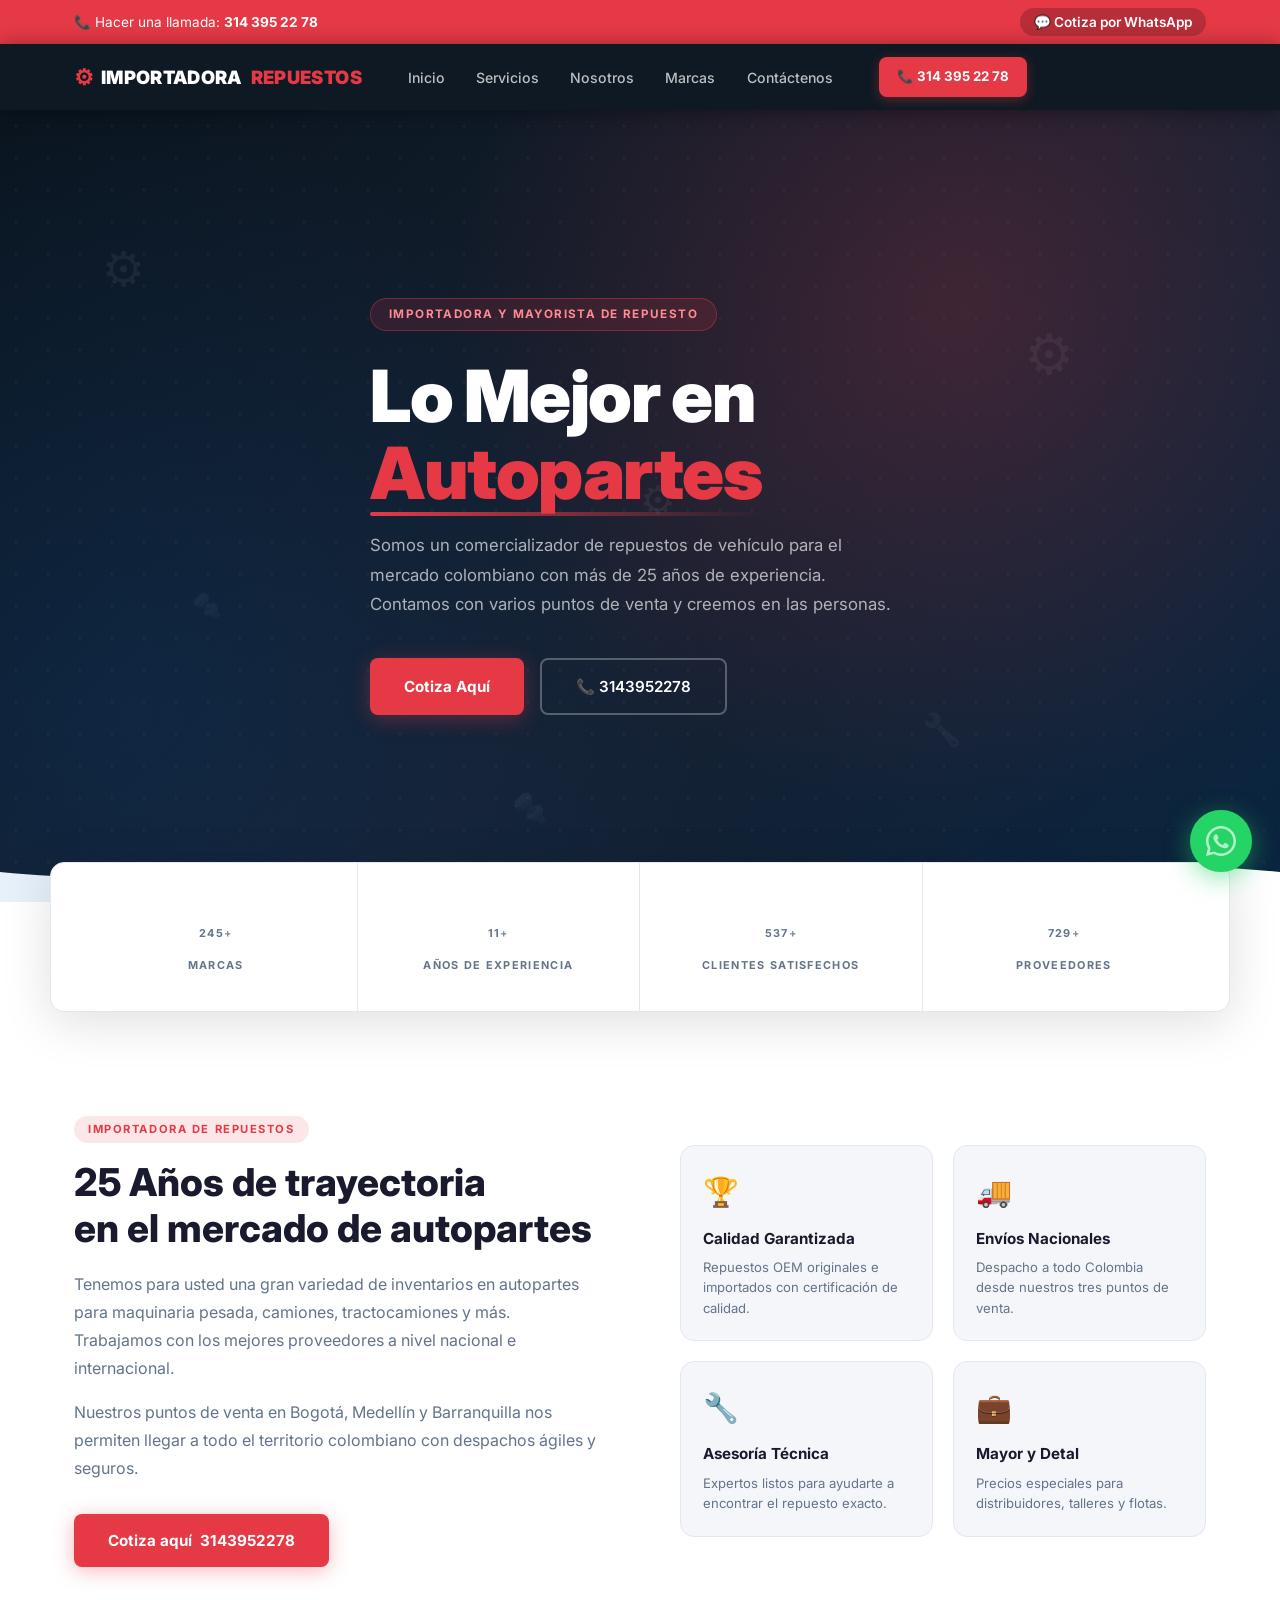
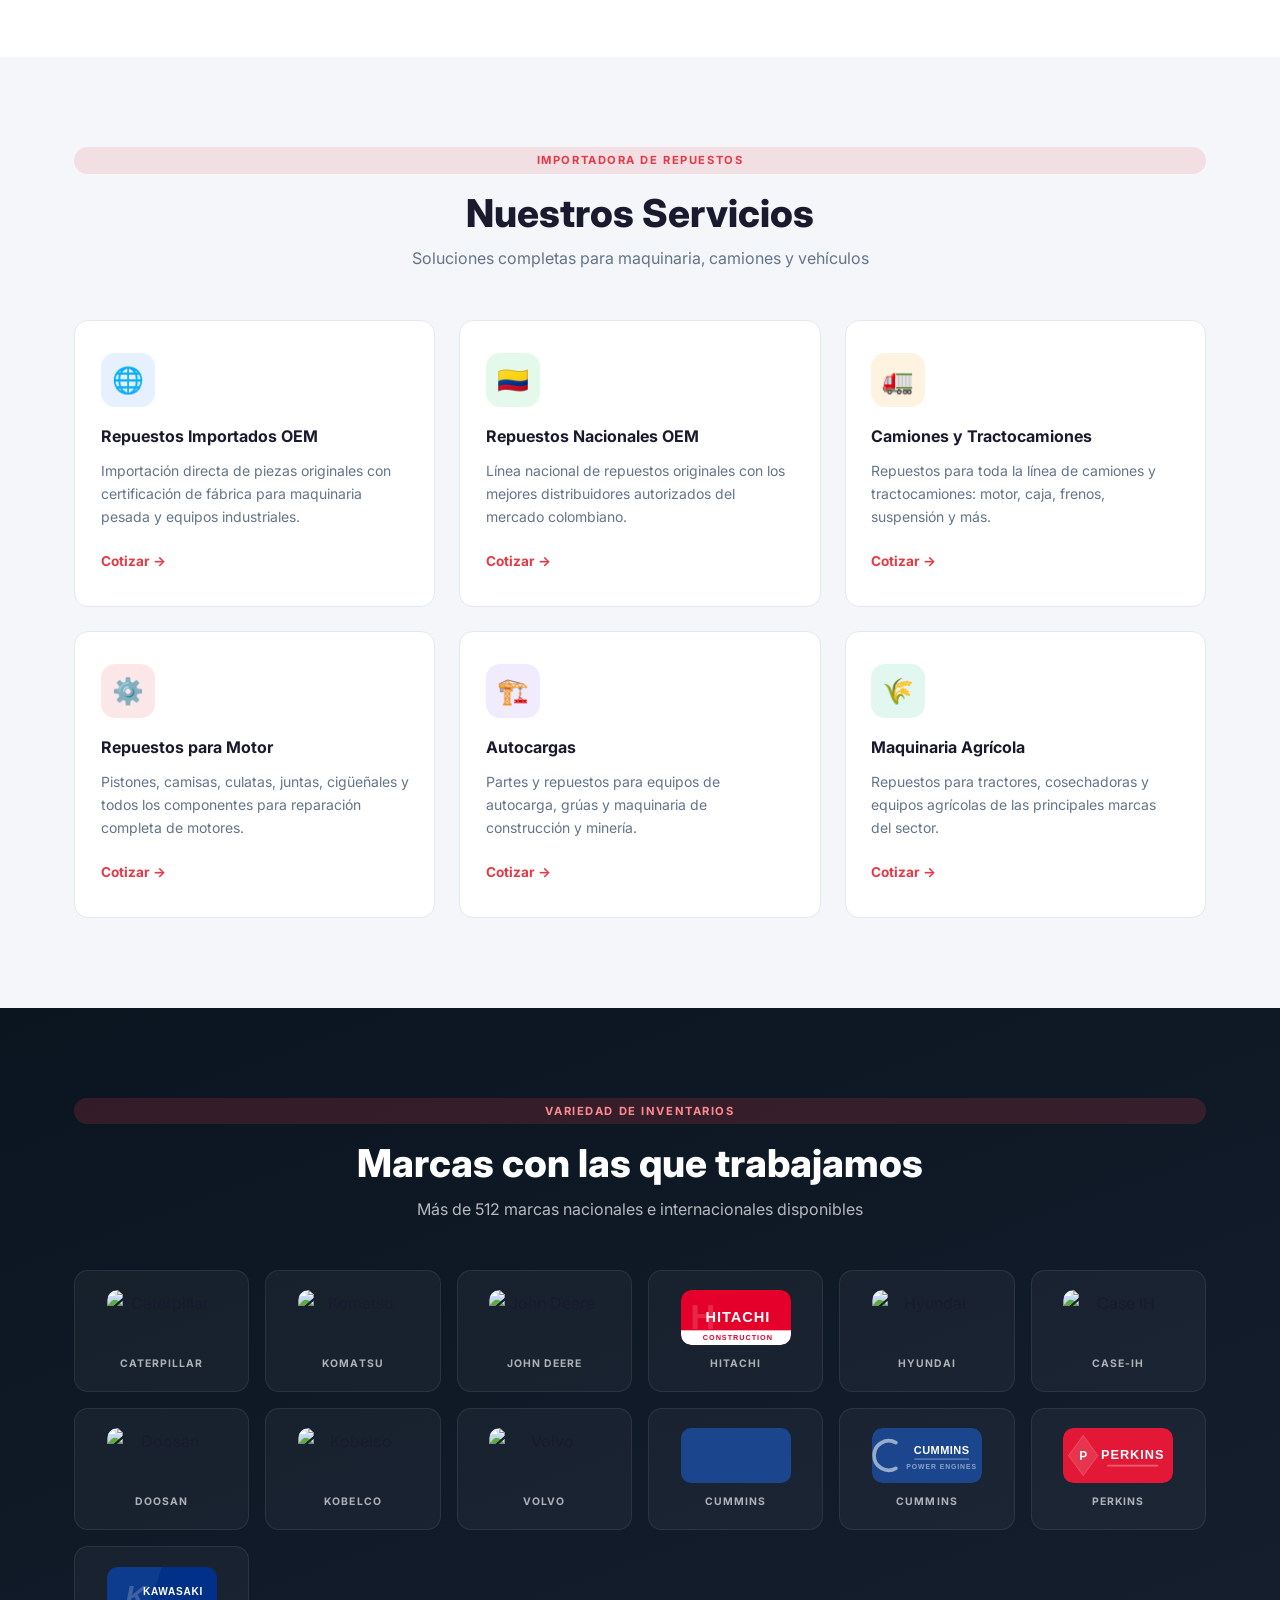
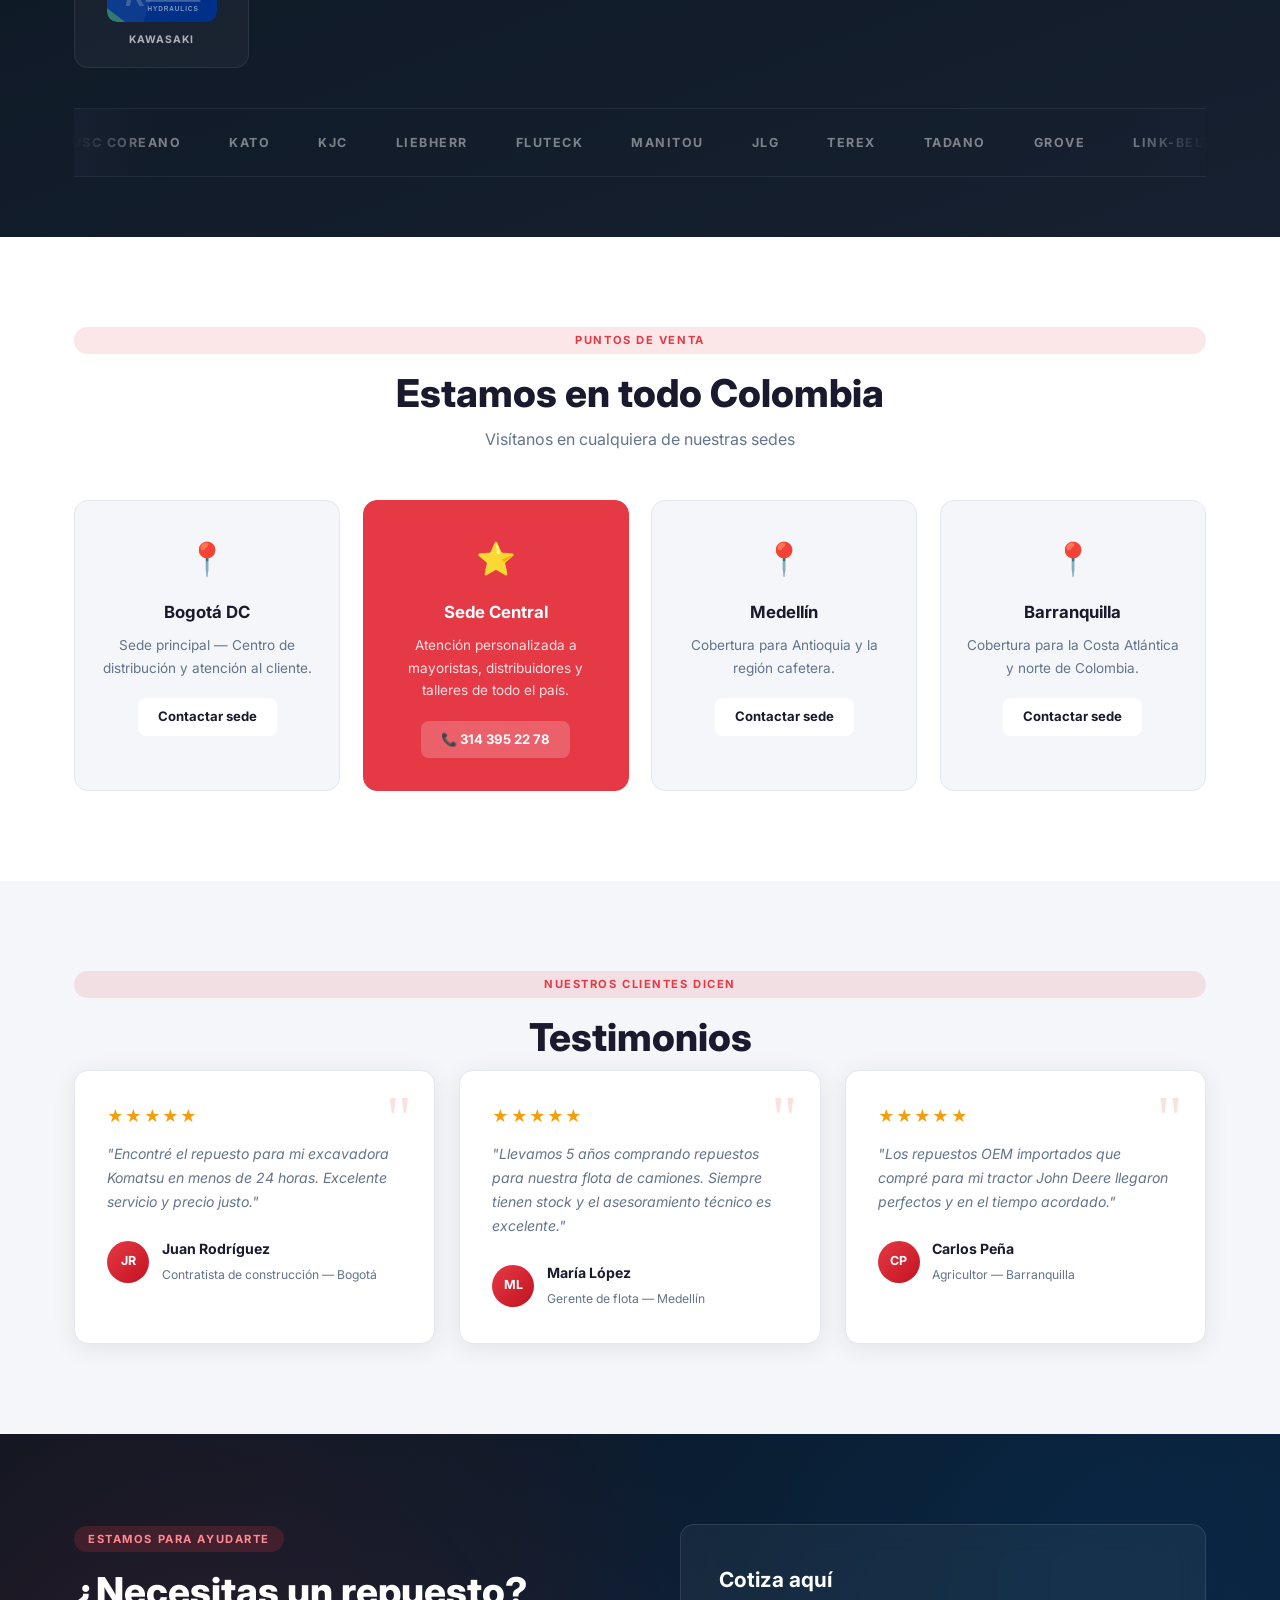
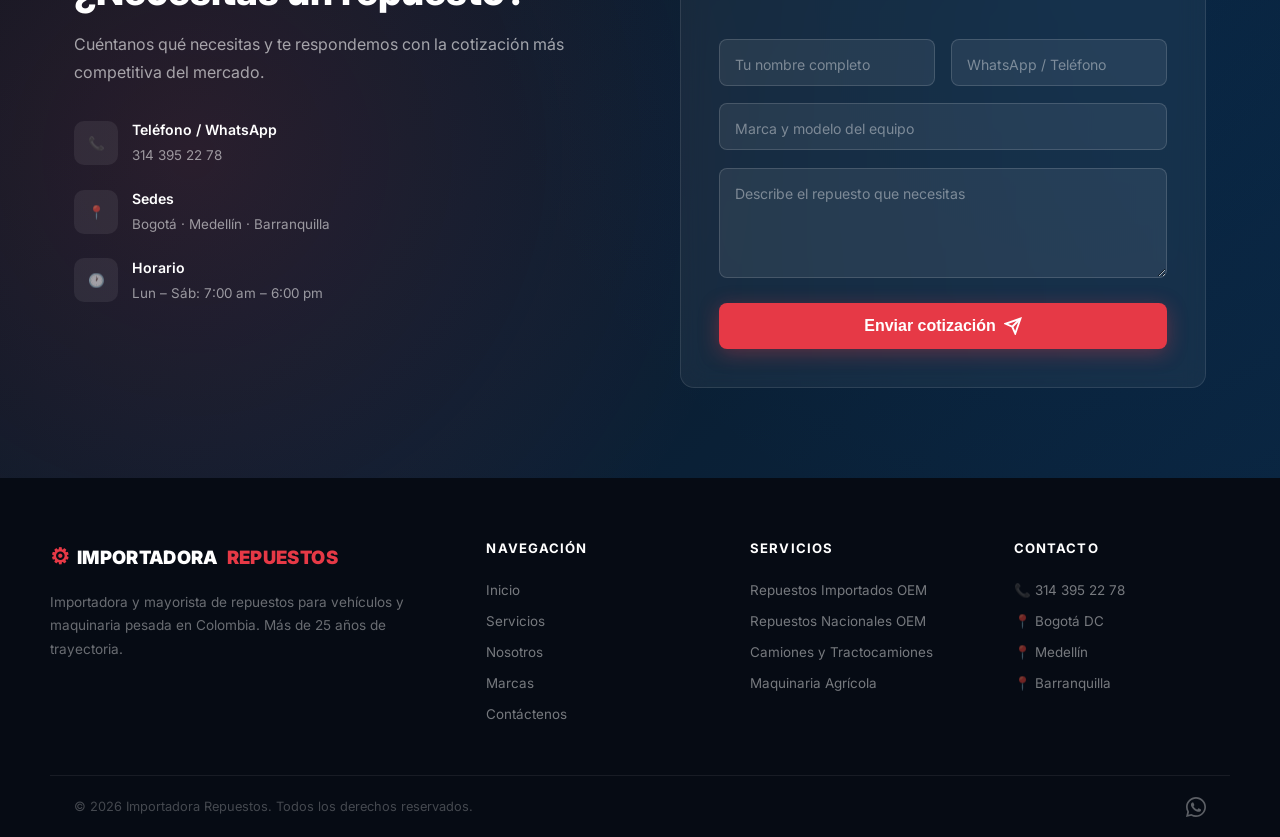
==== commit 63998709: "Agrega iconos SVG personalizados para 12 marcas de maquinaria Made-with: Cursor" ====
--- a/index.html
+++ b/index.html
@@ -191,74 +191,65 @@
 
       <div class="brands-logo-grid">
 
-        <div class="brand-card fade-in delay-0" style="--bc:#FFCD11;--bt:#000">
-          <div class="brand-logo-img">
-            <img src="https://logo.clearbit.com/cat.com" alt="Caterpillar"
-              onerror="this.parentElement.innerHTML='<span class=\'brand-abbr\'>CAT</span>'">
+        <div class="brand-card fade-in delay-0">
+          <div class="brand-logo-img">
+            <img src="logos/caterpillar.svg" alt="Caterpillar">
           </div>
           <span class="brand-name">CATERPILLAR</span>
         </div>
 
-        <div class="brand-card fade-in delay-1" style="--bc:#F37021;--bt:#fff">
-          <div class="brand-logo-img">
-            <img src="https://logo.clearbit.com/komatsu.com" alt="Komatsu"
-              onerror="this.parentElement.innerHTML='<span class=\'brand-abbr\'>KOM</span>'">
+        <div class="brand-card fade-in delay-1">
+          <div class="brand-logo-img">
+            <img src="logos/komatsu.svg" alt="Komatsu">
           </div>
           <span class="brand-name">KOMATSU</span>
         </div>
 
-        <div class="brand-card fade-in delay-2" style="--bc:#367C2B;--bt:#fff">
-          <div class="brand-logo-img">
-            <img src="https://logo.clearbit.com/deere.com" alt="John Deere"
-              onerror="this.parentElement.innerHTML='<span class=\'brand-abbr\'>JD</span>'">
+        <div class="brand-card fade-in delay-2">
+          <div class="brand-logo-img">
+            <img src="logos/johndeere.svg" alt="John Deere">
           </div>
           <span class="brand-name">JOHN DEERE</span>
         </div>
 
-        <div class="brand-card fade-in delay-3" style="--bc:#E4002B;--bt:#fff">
-          <div class="brand-logo-img">
-            <img src="https://logo.clearbit.com/hitachi.com" alt="Hitachi"
-              onerror="this.parentElement.innerHTML='<span class=\'brand-abbr\'>HIT</span>'">
+        <div class="brand-card fade-in delay-3">
+          <div class="brand-logo-img">
+            <img src="logos/hitachi.svg" alt="Hitachi">
           </div>
           <span class="brand-name">HITACHI</span>
         </div>
 
-        <div class="brand-card fade-in delay-0" style="--bc:#002C5F;--bt:#fff">
-          <div class="brand-logo-img">
-            <img src="https://logo.clearbit.com/hyundai.com" alt="Hyundai"
-              onerror="this.parentElement.innerHTML='<span class=\'brand-abbr\'>HYU</span>'">
+        <div class="brand-card fade-in delay-0">
+          <div class="brand-logo-img">
+            <img src="logos/hyundai.svg" alt="Hyundai">
           </div>
           <span class="brand-name">HYUNDAI</span>
         </div>
 
-        <div class="brand-card fade-in delay-1" style="--bc:#C41230;--bt:#fff">
-          <div class="brand-logo-img">
-            <img src="https://logo.clearbit.com/caseih.com" alt="Case IH"
-              onerror="this.parentElement.innerHTML='<span class=\'brand-abbr\'>CASE</span>'">
+        <div class="brand-card fade-in delay-1">
+          <div class="brand-logo-img">
+            <img src="logos/caseih.svg" alt="Case IH">
           </div>
           <span class="brand-name">CASE-IH</span>
         </div>
 
-        <div class="brand-card fade-in delay-2" style="--bc:#E8312A;--bt:#fff">
-          <div class="brand-logo-img">
-            <img src="https://logo.clearbit.com/doosan.com" alt="Doosan"
-              onerror="this.parentElement.innerHTML='<span class=\'brand-abbr\'>DOO</span>'">
+        <div class="brand-card fade-in delay-2">
+          <div class="brand-logo-img">
+            <img src="logos/doosan.svg" alt="Doosan">
           </div>
           <span class="brand-name">DOOSAN</span>
         </div>
 
-        <div class="brand-card fade-in delay-3" style="--bc:#0051A5;--bt:#fff">
-          <div class="brand-logo-img">
-            <img src="https://logo.clearbit.com/kobelco.com" alt="Kobelco"
-              onerror="this.parentElement.innerHTML='<span class=\'brand-abbr\'>KBL</span>'">
+        <div class="brand-card fade-in delay-3">
+          <div class="brand-logo-img">
+            <img src="logos/kobelco.svg" alt="Kobelco">
           </div>
           <span class="brand-name">KOBELCO</span>
         </div>
 
-        <div class="brand-card fade-in delay-0" style="--bc:#003057;--bt:#fff">
-          <div class="brand-logo-img">
-            <img src="https://logo.clearbit.com/volvogroup.com" alt="Volvo"
-              onerror="this.parentElement.innerHTML='<span class=\'brand-abbr\'>VOL</span>'">
+        <div class="brand-card fade-in delay-0">
+          <div class="brand-logo-img">
+            <img src="logos/volvo.svg" alt="Volvo">
           </div>
           <span class="brand-name">VOLVO</span>
         </div>
@@ -271,18 +262,23 @@
           <span class="brand-name">CUMMINS</span>
         </div>
 
-        <div class="brand-card fade-in delay-2" style="--bc:#E31837;--bt:#fff">
-          <div class="brand-logo-img">
-            <img src="https://logo.clearbit.com/perkins.com" alt="Perkins"
-              onerror="this.parentElement.innerHTML='<span class=\'brand-abbr\'>PER</span>'">
+        <div class="brand-card fade-in delay-1">
+          <div class="brand-logo-img">
+            <img src="logos/cummins.svg" alt="Cummins">
+          </div>
+          <span class="brand-name">CUMMINS</span>
+        </div>
+
+        <div class="brand-card fade-in delay-2">
+          <div class="brand-logo-img">
+            <img src="logos/perkins.svg" alt="Perkins">
           </div>
           <span class="brand-name">PERKINS</span>
         </div>
 
-        <div class="brand-card fade-in delay-3" style="--bc:#003087;--bt:#fff">
-          <div class="brand-logo-img">
-            <img src="https://logo.clearbit.com/kawasaki.com" alt="Kawasaki"
-              onerror="this.parentElement.innerHTML='<span class=\'brand-abbr\'>KAW</span>'">
+        <div class="brand-card fade-in delay-3">
+          <div class="brand-logo-img">
+            <img src="logos/kawasaki.svg" alt="Kawasaki">
           </div>
           <span class="brand-name">KAWASAKI</span>
         </div>
--- a/style.css
+++ b/style.css
@@ -494,22 +494,22 @@
 }
 
 .brand-logo-img {
-  width: 64px;
-  height: 48px;
+  width: 110px;
+  height: 55px;
   display: flex;
   align-items: center;
   justify-content: center;
-  background: rgba(255,255,255,.9);
-  border-radius: 8px;
+  border-radius: 10px;
   overflow: hidden;
-  padding: 6px;
 }
 .brand-logo-img img {
-  max-width: 100%;
-  max-height: 100%;
-  object-fit: contain;
-  filter: none;
-}
+  width: 100%;
+  height: 100%;
+  object-fit: cover;
+  border-radius: 10px;
+  transition: transform var(--t);
+}
+.brand-card:hover .brand-logo-img img { transform: scale(1.05); }
 .brand-abbr {
   font-size: .95rem;
   font-weight: 900;
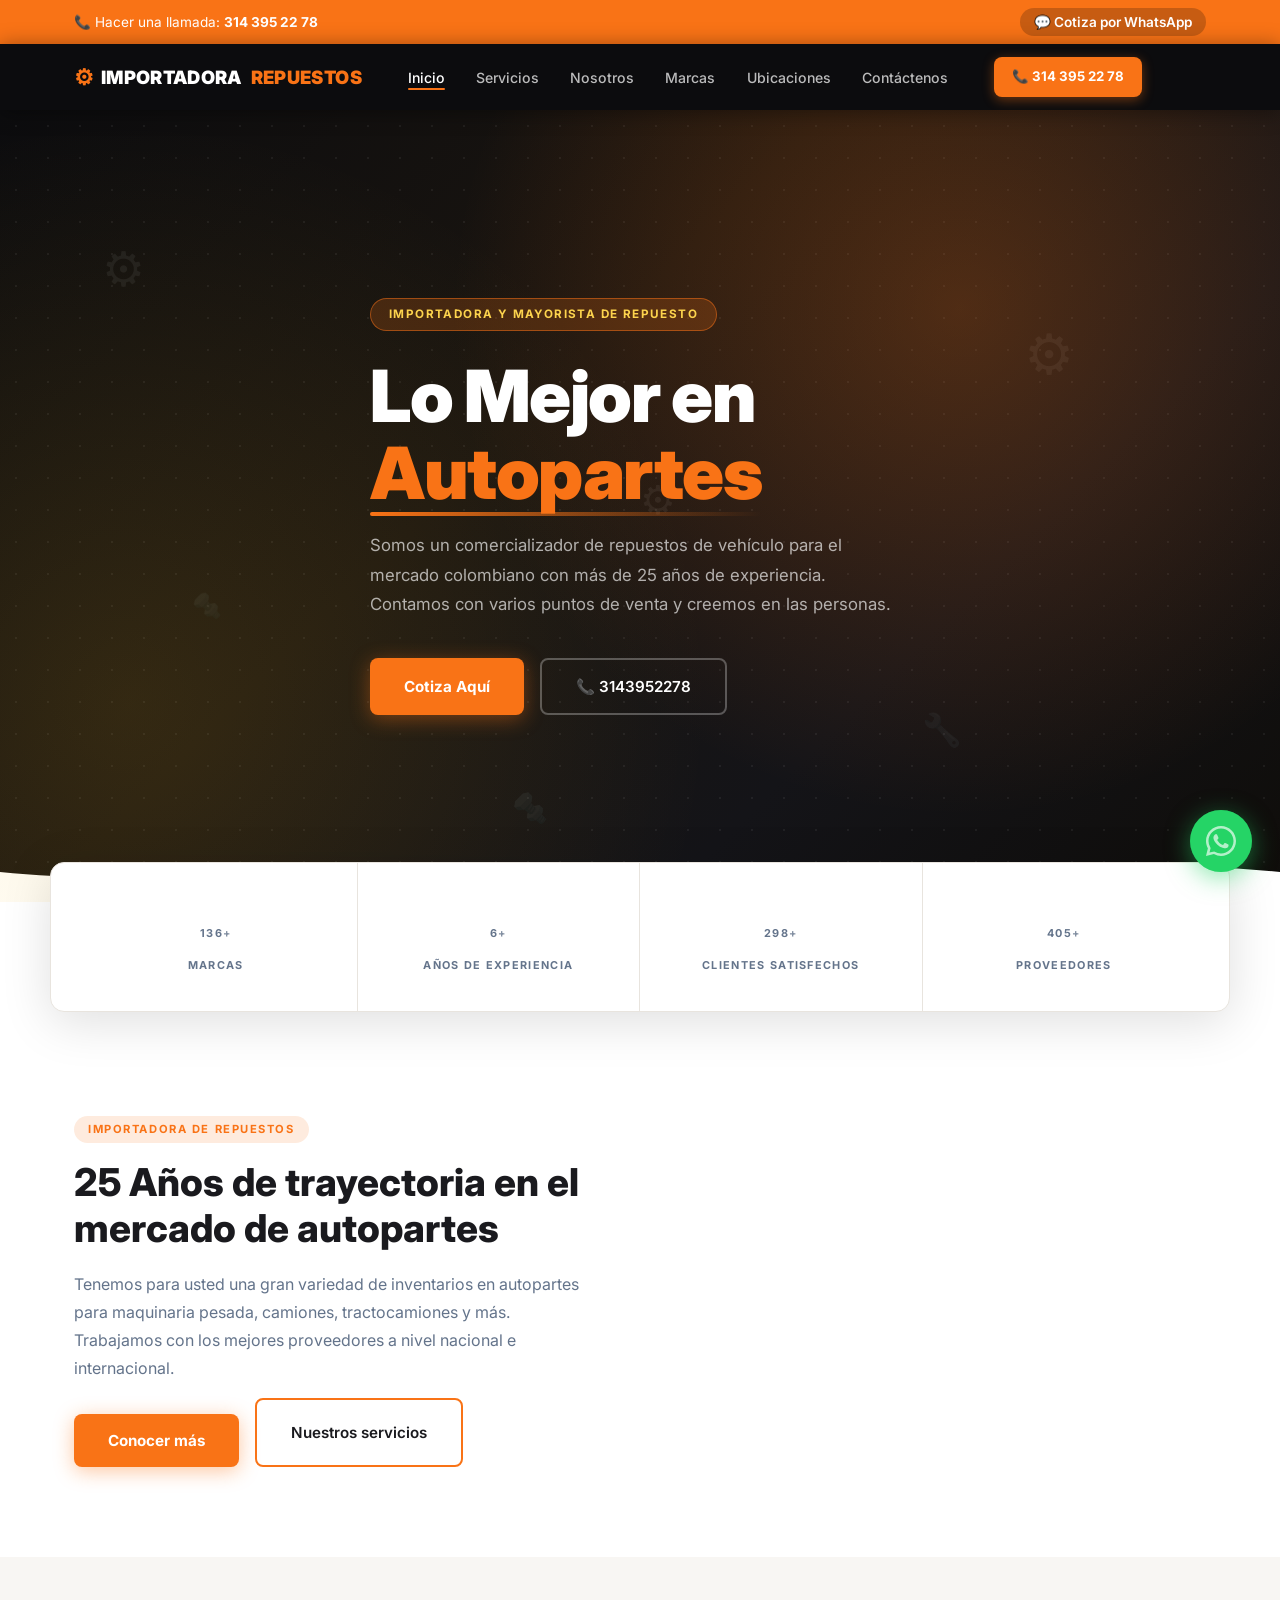
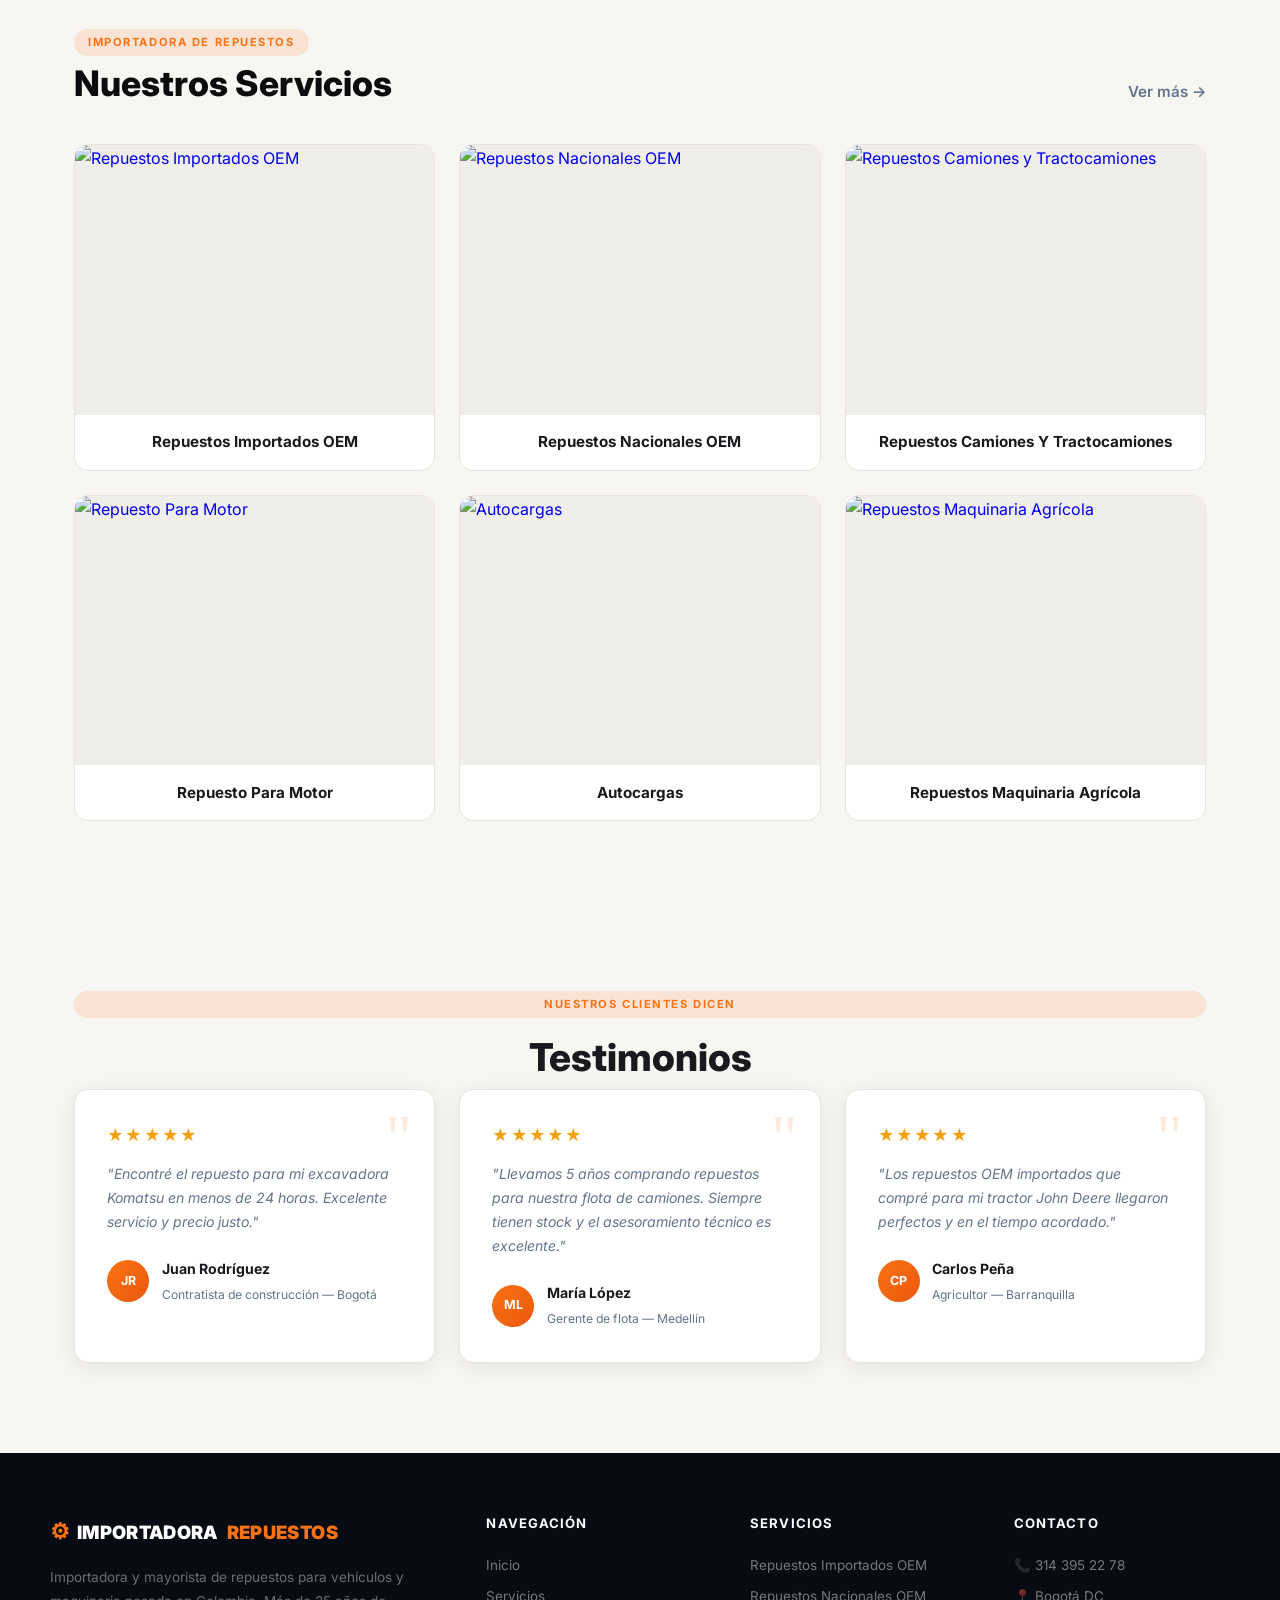
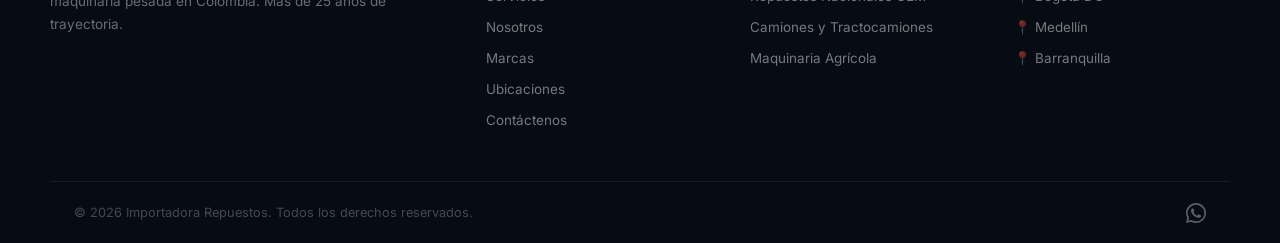
==== commit da9866c5: "Sección Nuestros Servicios en inicio, imágenes en servicios, dirección y mapa en contacto/ubicacione" ====
--- a/index.html
+++ b/index.html
@@ -8,12 +8,10 @@
   <link rel="preconnect" href="https://fonts.googleapis.com" />
   <link href="https://fonts.googleapis.com/css2?family=Inter:wght@400;500;600;700;800;900&display=swap" rel="stylesheet" />
 </head>
-<body>
-
-  <!-- BARRA DE PROGRESO -->
+<body class="page-inicio">
+
   <div class="scroll-progress" id="scrollProgress"></div>
 
-  <!-- TOPBAR -->
   <div class="topbar">
     <div class="container topbar-inner">
       <span>📞 Hacer una llamada: <strong>314 395 22 78</strong></span>
@@ -21,20 +19,20 @@
     </div>
   </div>
 
-  <!-- NAVBAR -->
   <header class="navbar" id="navbar">
     <div class="container nav-inner">
-      <a href="#inicio" class="logo">
+      <a href="index.html" class="logo">
         <span class="logo-gear">⚙</span>
         IMPORTADORA<span class="logo-accent">REPUESTOS</span>
       </a>
       <nav>
         <ul class="nav-links" id="nav-links">
-          <li><a href="#inicio">Inicio</a></li>
-          <li><a href="#servicios">Servicios</a></li>
-          <li><a href="#nosotros">Nosotros</a></li>
-          <li><a href="#marcas">Marcas</a></li>
-          <li><a href="#contacto">Contáctenos</a></li>
+          <li><a href="index.html" class="active">Inicio</a></li>
+          <li><a href="servicios.html">Servicios</a></li>
+          <li><a href="nosotros.html">Nosotros</a></li>
+          <li><a href="marcas.html">Marcas</a></li>
+          <li><a href="ubicaciones.html">Ubicaciones</a></li>
+          <li><a href="contacto.html">Contáctenos</a></li>
         </ul>
       </nav>
       <a href="tel:3143952278" class="btn-nav">📞 314 395 22 78</a>
@@ -44,9 +42,7 @@
     </div>
   </header>
 
-  <!-- HERO -->
   <section class="hero" id="inicio">
-    <!-- Partículas decorativas -->
     <div class="hero-particles" aria-hidden="true">
       <span class="particle">⚙</span>
       <span class="particle">🔩</span>
@@ -61,7 +57,7 @@
         <h1 class="reveal-up delay-1">Lo Mejor en<br /><span class="hero-highlight">Autopartes</span></h1>
         <p class="reveal-up delay-2">Somos un comercializador de repuestos de vehículo para el mercado colombiano con más de 25 años de experiencia. Contamos con varios puntos de venta y creemos en las personas.</p>
         <div class="hero-actions reveal-up delay-3">
-          <a href="#contacto" class="btn-primary">Cotiza Aquí</a>
+          <a href="contacto.html" class="btn-primary">Cotiza Aquí</a>
           <a href="tel:3143952278" class="btn-outline">📞 3143952278</a>
         </div>
       </div>
@@ -71,7 +67,6 @@
     </div>
   </section>
 
-  <!-- STATS BAR -->
   <section class="stats-bar">
     <div class="container stats-grid">
       <div class="stat-item">
@@ -93,262 +88,75 @@
     </div>
   </section>
 
-  <!-- NOSOTROS -->
-  <section class="about" id="nosotros">
+  <section class="about about-teaser">
     <div class="container about-inner">
       <div class="about-text fade-in">
         <span class="section-label">IMPORTADORA DE REPUESTOS</span>
-        <h2>25 Años de trayectoria<br />en el mercado de autopartes</h2>
+        <h2>25 Años de trayectoria en el mercado de autopartes</h2>
         <p>Tenemos para usted una gran variedad de inventarios en autopartes para maquinaria pesada, camiones, tractocamiones y más. Trabajamos con los mejores proveedores a nivel nacional e internacional.</p>
-        <p>Nuestros puntos de venta en Bogotá, Medellín y Barranquilla nos permiten llegar a todo el territorio colombiano con despachos ágiles y seguros.</p>
-        <a href="#contacto" class="btn-primary">Cotiza aquí &nbsp;3143952278</a>
-      </div>
-      <div class="about-cards">
-        <div class="about-card fade-in delay-1">
-          <div class="about-card-icon">🏆</div>
-          <h4>Calidad Garantizada</h4>
-          <p>Repuestos OEM originales e importados con certificación de calidad.</p>
-        </div>
-        <div class="about-card fade-in delay-2">
-          <div class="about-card-icon">🚚</div>
-          <h4>Envíos Nacionales</h4>
-          <p>Despacho a todo Colombia desde nuestros tres puntos de venta.</p>
-        </div>
-        <div class="about-card fade-in delay-1">
-          <div class="about-card-icon">🔧</div>
-          <h4>Asesoría Técnica</h4>
-          <p>Expertos listos para ayudarte a encontrar el repuesto exacto.</p>
-        </div>
-        <div class="about-card fade-in delay-2">
-          <div class="about-card-icon">💼</div>
-          <h4>Mayor y Detal</h4>
-          <p>Precios especiales para distribuidores, talleres y flotas.</p>
-        </div>
-      </div>
-    </div>
-  </section>
-
-  <!-- SERVICIOS -->
-  <section class="services" id="servicios">
+        <div class="hero-actions">
+          <a href="nosotros.html" class="btn-primary">Conocer más</a>
+          <a href="servicios.html" class="btn-outline btn-outline-dark">Nuestros servicios</a>
+        </div>
+      </div>
+    </div>
+  </section>
+
+  <section class="services-preview" id="servicios-preview">
     <div class="container">
-      <span class="section-label center fade-in">IMPORTADORA DE REPUESTOS</span>
-      <h2 class="section-title fade-in">Nuestros Servicios</h2>
-      <p class="section-sub fade-in">Soluciones completas para maquinaria, camiones y vehículos</p>
-      <div class="services-grid">
-
-        <div class="service-card fade-in delay-0">
-          <div class="service-icon-wrap" style="--ic:#3b82f6">🌐</div>
-          <h3>Repuestos Importados OEM</h3>
-          <p>Importación directa de piezas originales con certificación de fábrica para maquinaria pesada y equipos industriales.</p>
-          <a href="https://wa.me/573143952278?text=Hola%21%20Quiero%20cotizar%20*Repuestos%20Importados%20OEM*." target="_blank" class="service-link">Cotizar →</a>
-        </div>
-
-        <div class="service-card fade-in delay-1">
-          <div class="service-icon-wrap" style="--ic:#22c55e">🇨🇴</div>
-          <h3>Repuestos Nacionales OEM</h3>
-          <p>Línea nacional de repuestos originales con los mejores distribuidores autorizados del mercado colombiano.</p>
-          <a href="https://wa.me/573143952278?text=Hola%21%20Quiero%20cotizar%20*Repuestos%20Nacionales%20OEM*." target="_blank" class="service-link">Cotizar →</a>
-        </div>
-
-        <div class="service-card fade-in delay-2">
-          <div class="service-icon-wrap" style="--ic:#f59e0b">🚛</div>
-          <h3>Camiones y Tractocamiones</h3>
-          <p>Repuestos para toda la línea de camiones y tractocamiones: motor, caja, frenos, suspensión y más.</p>
-          <a href="https://wa.me/573143952278?text=Hola%21%20Quiero%20cotizar%20*Repuestos%20Camiones%20y%20Tractocamiones*." target="_blank" class="service-link">Cotizar →</a>
-        </div>
-
-        <div class="service-card fade-in delay-0">
-          <div class="service-icon-wrap" style="--ic:#e63946">⚙️</div>
-          <h3>Repuestos para Motor</h3>
-          <p>Pistones, camisas, culatas, juntas, cigüeñales y todos los componentes para reparación completa de motores.</p>
-          <a href="https://wa.me/573143952278?text=Hola%21%20Quiero%20cotizar%20*Repuestos%20para%20Motor*." target="_blank" class="service-link">Cotizar →</a>
-        </div>
-
-        <div class="service-card fade-in delay-1">
-          <div class="service-icon-wrap" style="--ic:#8b5cf6">🏗️</div>
-          <h3>Autocargas</h3>
-          <p>Partes y repuestos para equipos de autocarga, grúas y maquinaria de construcción y minería.</p>
-          <a href="https://wa.me/573143952278?text=Hola%21%20Quiero%20cotizar%20*Repuestos%20Autocargas*." target="_blank" class="service-link">Cotizar →</a>
-        </div>
-
-        <div class="service-card fade-in delay-2">
-          <div class="service-icon-wrap" style="--ic:#10b981">🌾</div>
-          <h3>Maquinaria Agrícola</h3>
-          <p>Repuestos para tractores, cosechadoras y equipos agrícolas de las principales marcas del sector.</p>
-          <a href="https://wa.me/573143952278?text=Hola%21%20Quiero%20cotizar%20*Repuestos%20Maquinaria%20Agr%C3%ADcola*." target="_blank" class="service-link">Cotizar →</a>
-        </div>
-
-      </div>
-    </div>
-  </section>
-
-  <!-- MARCAS -->
-  <section class="brands" id="marcas">
-    <div class="container">
-      <span class="section-label center light fade-in">VARIEDAD DE INVENTARIOS</span>
-      <h2 class="section-title white fade-in">Marcas con las que trabajamos</h2>
-      <p class="section-sub white fade-in">Más de 512 marcas nacionales e internacionales disponibles</p>
-
-      <div class="brands-logo-grid">
-
-        <div class="brand-card fade-in delay-0">
-          <div class="brand-logo-img">
-            <img src="logos/caterpillar.svg" alt="Caterpillar">
-          </div>
-          <span class="brand-name">CATERPILLAR</span>
-        </div>
-
-        <div class="brand-card fade-in delay-1">
-          <div class="brand-logo-img">
-            <img src="logos/komatsu.svg" alt="Komatsu">
-          </div>
-          <span class="brand-name">KOMATSU</span>
-        </div>
-
-        <div class="brand-card fade-in delay-2">
-          <div class="brand-logo-img">
-            <img src="logos/johndeere.svg" alt="John Deere">
-          </div>
-          <span class="brand-name">JOHN DEERE</span>
-        </div>
-
-        <div class="brand-card fade-in delay-3">
-          <div class="brand-logo-img">
-            <img src="logos/hitachi.svg" alt="Hitachi">
-          </div>
-          <span class="brand-name">HITACHI</span>
-        </div>
-
-        <div class="brand-card fade-in delay-0">
-          <div class="brand-logo-img">
-            <img src="logos/hyundai.svg" alt="Hyundai">
-          </div>
-          <span class="brand-name">HYUNDAI</span>
-        </div>
-
-        <div class="brand-card fade-in delay-1">
-          <div class="brand-logo-img">
-            <img src="logos/caseih.svg" alt="Case IH">
-          </div>
-          <span class="brand-name">CASE-IH</span>
-        </div>
-
-        <div class="brand-card fade-in delay-2">
-          <div class="brand-logo-img">
-            <img src="logos/doosan.svg" alt="Doosan">
-          </div>
-          <span class="brand-name">DOOSAN</span>
-        </div>
-
-        <div class="brand-card fade-in delay-3">
-          <div class="brand-logo-img">
-            <img src="logos/kobelco.svg" alt="Kobelco">
-          </div>
-          <span class="brand-name">KOBELCO</span>
-        </div>
-
-        <div class="brand-card fade-in delay-0">
-          <div class="brand-logo-img">
-            <img src="logos/volvo.svg" alt="Volvo">
-          </div>
-          <span class="brand-name">VOLVO</span>
-        </div>
-
-        <div class="brand-card fade-in delay-1" style="--bc:#1B468D;--bt:#fff">
-          <div class="brand-logo-img">
-            <img src="https://logo.clearbit.com/cummins.com" alt="Cummins"
-              onerror="this.parentElement.innerHTML='<span class=\'brand-abbr\'>CUM</span>'">
-          </div>
-          <span class="brand-name">CUMMINS</span>
-        </div>
-
-        <div class="brand-card fade-in delay-1">
-          <div class="brand-logo-img">
-            <img src="logos/cummins.svg" alt="Cummins">
-          </div>
-          <span class="brand-name">CUMMINS</span>
-        </div>
-
-        <div class="brand-card fade-in delay-2">
-          <div class="brand-logo-img">
-            <img src="logos/perkins.svg" alt="Perkins">
-          </div>
-          <span class="brand-name">PERKINS</span>
-        </div>
-
-        <div class="brand-card fade-in delay-3">
-          <div class="brand-logo-img">
-            <img src="logos/kawasaki.svg" alt="Kawasaki">
-          </div>
-          <span class="brand-name">KAWASAKI</span>
-        </div>
-
-      </div>
-
-      <!-- Marquee de marcas adicionales -->
-      <div class="brands-marquee-wrap fade-in">
-        <div class="brands-marquee">
-          <div class="marquee-track">
-            <span>JSC COREANO</span><span>KATO</span><span>KJC</span><span>LIEBHERR</span>
-            <span>FLUTECK</span><span>MANITOU</span><span>JLG</span><span>TEREX</span>
-            <span>TADANO</span><span>GROVE</span><span>LINK-BELT</span><span>MANITOWOC</span>
-            <span>JSC COREANO</span><span>KATO</span><span>KJC</span><span>LIEBHERR</span>
-            <span>FLUTECK</span><span>MANITOU</span><span>JLG</span><span>TEREX</span>
-            <span>TADANO</span><span>GROVE</span><span>LINK-BELT</span><span>MANITOWOC</span>
-          </div>
-        </div>
-      </div>
-
-    </div>
-  </section>
-
-  <!-- UBICACIONES -->
-  <section class="locations" id="ubicaciones">
-    <div class="container">
-      <span class="section-label center fade-in">PUNTOS DE VENTA</span>
-      <h2 class="section-title fade-in">Estamos en todo Colombia</h2>
-      <p class="section-sub fade-in">Visítanos en cualquiera de nuestras sedes</p>
-      <div class="locations-grid">
-
-        <div class="location-card fade-in delay-0">
-          <div class="location-icon">📍</div>
-          <h3>Bogotá DC</h3>
-          <p>Sede principal — Centro de distribución y atención al cliente.</p>
-          <a href="https://wa.me/573143952278?text=Hola%21%20Escribo%20desde%20Bogot%C3%A1." target="_blank" class="location-btn">Contactar sede</a>
-        </div>
-
-        <div class="location-card featured-location fade-in delay-1">
-          <div class="location-icon">⭐</div>
-          <h3>Sede Central</h3>
-          <p>Atención personalizada a mayoristas, distribuidores y talleres de todo el país.</p>
-          <a href="tel:3143952278" class="location-btn">📞 314 395 22 78</a>
-        </div>
-
-        <div class="location-card fade-in delay-2">
-          <div class="location-icon">📍</div>
-          <h3>Medellín</h3>
-          <p>Cobertura para Antioquia y la región cafetera.</p>
-          <a href="https://wa.me/573143952278?text=Hola%21%20Escribo%20desde%20Medell%C3%ADn." target="_blank" class="location-btn">Contactar sede</a>
-        </div>
-
-        <div class="location-card fade-in delay-3">
-          <div class="location-icon">📍</div>
-          <h3>Barranquilla</h3>
-          <p>Cobertura para la Costa Atlántica y norte de Colombia.</p>
-          <a href="https://wa.me/573143952278?text=Hola%21%20Escribo%20desde%20Barranquilla." target="_blank" class="location-btn">Contactar sede</a>
-        </div>
-
-      </div>
-    </div>
-  </section>
-
-  <!-- TESTIMONIOS -->
+      <div class="services-preview-header fade-in">
+        <div class="services-preview-heading">
+          <span class="section-label">IMPORTADORA DE REPUESTOS</span>
+          <h2 class="services-preview-title">Nuestros Servicios</h2>
+        </div>
+        <a href="servicios.html" class="services-preview-link">Ver más →</a>
+      </div>
+      <div class="services-preview-grid">
+        <a href="servicios.html" class="service-preview-card fade-in delay-0">
+          <div class="service-preview-img">
+            <img src="https://images.unsplash.com/photo-1605559424843-9e4c228bf1c2?w=600&h=380&fit=crop" alt="Repuestos Importados OEM" loading="lazy" />
+          </div>
+          <span class="service-preview-label">Repuestos Importados OEM</span>
+        </a>
+        <a href="servicios.html" class="service-preview-card fade-in delay-1">
+          <div class="service-preview-img">
+            <img src="https://images.unsplash.com/photo-1581092160562-40aa08e78837?w=600&h=380&fit=crop" alt="Repuestos Nacionales OEM" loading="lazy" />
+          </div>
+          <span class="service-preview-label">Repuestos Nacionales OEM</span>
+        </a>
+        <a href="servicios.html" class="service-preview-card fade-in delay-2">
+          <div class="service-preview-img">
+            <img src="https://images.unsplash.com/photo-1519641471654-76ce0107ad1b?w=600&h=380&fit=crop" alt="Repuestos Camiones y Tractocamiones" loading="lazy" />
+          </div>
+          <span class="service-preview-label">Repuestos Camiones Y Tractocamiones</span>
+        </a>
+        <a href="servicios.html" class="service-preview-card fade-in delay-0">
+          <div class="service-preview-img">
+            <img src="https://images.unsplash.com/photo-1625047509168-a7026f36de04?w=600&h=380&fit=crop" alt="Repuesto Para Motor" loading="lazy" />
+          </div>
+          <span class="service-preview-label">Repuesto Para Motor</span>
+        </a>
+        <a href="servicios.html" class="service-preview-card fade-in delay-1">
+          <div class="service-preview-img">
+            <img src="https://images.unsplash.com/photo-1586528116311-ad8dd3c8310d?w=600&h=380&fit=crop" alt="Autocargas" loading="lazy" />
+          </div>
+          <span class="service-preview-label">Autocargas</span>
+        </a>
+        <a href="servicios.html" class="service-preview-card fade-in delay-2">
+          <div class="service-preview-img">
+            <img src="https://images.unsplash.com/photo-1592150621744-aca64f48394a?w=600&h=380&fit=crop" alt="Repuestos Maquinaria Agrícola" loading="lazy" />
+          </div>
+          <span class="service-preview-label">Repuestos Maquinaria Agrícola</span>
+        </a>
+      </div>
+    </div>
+  </section>
+
   <section class="testimonials">
     <div class="container">
       <span class="section-label center fade-in">NUESTROS CLIENTES DICEN</span>
       <h2 class="section-title fade-in">Testimonios</h2>
       <div class="testimonials-grid">
-
         <div class="testimonial-card fade-in delay-0">
           <div class="stars">★★★★★</div>
           <p>"Encontré el repuesto para mi excavadora Komatsu en menos de 24 horas. Excelente servicio y precio justo."</p>
@@ -360,7 +168,6 @@
             </div>
           </div>
         </div>
-
         <div class="testimonial-card fade-in delay-1">
           <div class="stars">★★★★★</div>
           <p>"Llevamos 5 años comprando repuestos para nuestra flota de camiones. Siempre tienen stock y el asesoramiento técnico es excelente."</p>
@@ -372,7 +179,6 @@
             </div>
           </div>
         </div>
-
         <div class="testimonial-card fade-in delay-2">
           <div class="stars">★★★★★</div>
           <p>"Los repuestos OEM importados que compré para mi tractor John Deere llegaron perfectos y en el tiempo acordado."</p>
@@ -384,76 +190,10 @@
             </div>
           </div>
         </div>
-
-      </div>
-    </div>
-  </section>
-
-  <!-- CONTACTO -->
-  <section class="contact" id="contacto">
-    <div class="container contact-inner">
-      <div class="contact-info fade-in">
-        <span class="section-label light">ESTAMOS PARA AYUDARTE</span>
-        <h2>¿Necesitas un repuesto?</h2>
-        <p>Cuéntanos qué necesitas y te respondemos con la cotización más competitiva del mercado.</p>
-        <div class="contact-details">
-          <div class="contact-detail-item">
-            <span class="contact-detail-icon">📞</span>
-            <div>
-              <strong>Teléfono / WhatsApp</strong>
-              <span>314 395 22 78</span>
-            </div>
-          </div>
-          <div class="contact-detail-item">
-            <span class="contact-detail-icon">📍</span>
-            <div>
-              <strong>Sedes</strong>
-              <span>Bogotá · Medellín · Barranquilla</span>
-            </div>
-          </div>
-          <div class="contact-detail-item">
-            <span class="contact-detail-icon">🕐</span>
-            <div>
-              <strong>Horario</strong>
-              <span>Lun – Sáb: 7:00 am – 6:00 pm</span>
-            </div>
-          </div>
-        </div>
-      </div>
-      <div class="contact-form-wrap fade-in delay-2">
-        <form class="contact-form" onsubmit="handleSubmit(event)">
-          <h3>Cotiza aquí</h3>
-          <div class="form-row">
-            <div class="form-group">
-              <input type="text" id="inp-nombre" placeholder=" " required />
-              <label for="inp-nombre">Tu nombre completo</label>
-            </div>
-            <div class="form-group">
-              <input type="tel" id="inp-tel" placeholder=" " required />
-              <label for="inp-tel">WhatsApp / Teléfono</label>
-            </div>
-          </div>
-          <div class="form-group">
-            <input type="text" id="inp-equipo" placeholder=" " required />
-            <label for="inp-equipo">Marca y modelo del equipo</label>
-          </div>
-          <div class="form-group">
-            <textarea id="inp-desc" placeholder=" " rows="4" required></textarea>
-            <label for="inp-desc">Describe el repuesto que necesitas</label>
-          </div>
-          <button type="submit" class="btn-primary btn-full">
-            <span>Enviar cotización</span>
-            <svg width="18" height="18" viewBox="0 0 24 24" fill="none" stroke="currentColor" stroke-width="2.5"><path d="M22 2L11 13"/><path d="M22 2L15 22l-4-9-9-4 20-7z"/></svg>
-          </button>
-        </form>
-        <div id="form-success" class="form-success" style="display:none;">
-          ✅ ¡Cotización enviada! Te contactaremos a la brevedad.
-        </div>
-      </div>
-    </div>
-  </section>
-
-  <!-- BOTÓN FLOTANTE WHATSAPP -->
+      </div>
+    </div>
+  </section>
+
   <a href="https://wa.me/573143952278?text=Hola%21%20Visité%20su%20página%20y%20quiero%20cotizar%20un%20repuesto." target="_blank" class="wsp-float" aria-label="Contactar por WhatsApp">
     <svg xmlns="http://www.w3.org/2000/svg" viewBox="0 0 32 32" fill="white" width="30" height="30">
       <path d="M16 0C7.163 0 0 7.163 0 16c0 2.833.738 5.488 2.027 7.793L0 32l8.418-2.004A15.93 15.93 0 0 0 16 32c8.837 0 16-7.163 16-16S24.837 0 16 0zm0 29.333a13.27 13.27 0 0 1-6.772-1.853l-.486-.29-5.002 1.191 1.215-4.87-.317-.5A13.267 13.267 0 0 1 2.667 16C2.667 8.636 8.636 2.667 16 2.667S29.333 8.636 29.333 16 23.364 29.333 16 29.333zm7.27-9.862c-.398-.199-2.354-1.162-2.719-1.294-.365-.133-.631-.199-.897.199s-1.029 1.294-1.261 1.56c-.232.266-.465.299-.863.1-.398-.199-1.681-.62-3.202-1.977-1.183-1.056-1.982-2.361-2.214-2.759-.232-.398-.025-.613.174-.811.179-.178.398-.465.597-.698.199-.232.266-.398.398-.664.133-.266.066-.498-.033-.697-.1-.199-.897-2.163-1.229-2.96-.324-.778-.653-.673-.897-.686l-.764-.013c-.266 0-.697.1-1.063.498s-1.394 1.362-1.394 3.32 1.427 3.85 1.626 4.116c.199.266 2.808 4.288 6.806 6.015.951.41 1.693.655 2.271.839.954.303 1.823.26 2.509.158.765-.114 2.354-.963 2.686-1.892.332-.929.332-1.726.232-1.892-.099-.166-.365-.266-.763-.465z"/>
@@ -461,7 +201,6 @@
     <span class="wsp-tooltip">¡Cotiza ahora!</span>
   </a>
 
-  <!-- FOOTER -->
   <footer class="footer">
     <div class="container footer-top">
       <div class="footer-col">
@@ -474,20 +213,21 @@
       <div class="footer-col">
         <h4>Navegación</h4>
         <ul>
-          <li><a href="#inicio">Inicio</a></li>
-          <li><a href="#servicios">Servicios</a></li>
-          <li><a href="#nosotros">Nosotros</a></li>
-          <li><a href="#marcas">Marcas</a></li>
-          <li><a href="#contacto">Contáctenos</a></li>
+          <li><a href="index.html">Inicio</a></li>
+          <li><a href="servicios.html">Servicios</a></li>
+          <li><a href="nosotros.html">Nosotros</a></li>
+          <li><a href="marcas.html">Marcas</a></li>
+          <li><a href="ubicaciones.html">Ubicaciones</a></li>
+          <li><a href="contacto.html">Contáctenos</a></li>
         </ul>
       </div>
       <div class="footer-col">
         <h4>Servicios</h4>
         <ul>
-          <li><a href="#servicios">Repuestos Importados OEM</a></li>
-          <li><a href="#servicios">Repuestos Nacionales OEM</a></li>
-          <li><a href="#servicios">Camiones y Tractocamiones</a></li>
-          <li><a href="#servicios">Maquinaria Agrícola</a></li>
+          <li><a href="servicios.html">Repuestos Importados OEM</a></li>
+          <li><a href="servicios.html">Repuestos Nacionales OEM</a></li>
+          <li><a href="servicios.html">Camiones y Tractocamiones</a></li>
+          <li><a href="servicios.html">Maquinaria Agrícola</a></li>
         </ul>
       </div>
       <div class="footer-col">
@@ -512,95 +252,6 @@
     </div>
   </footer>
 
-  <script>
-    /* ---- Scroll progress bar ---- */
-    const bar = document.getElementById('scrollProgress');
-    window.addEventListener('scroll', () => {
-      const pct = (window.scrollY / (document.documentElement.scrollHeight - window.innerHeight)) * 100;
-      bar.style.width = pct + '%';
-    }, { passive: true });
-
-    /* ---- Navbar scroll effect ---- */
-    const navbar = document.getElementById('navbar');
-    window.addEventListener('scroll', () => {
-      navbar.classList.toggle('scrolled', window.scrollY > 50);
-    }, { passive: true });
-
-    /* ---- Intersection Observer para fade-in y counters ---- */
-    const io = new IntersectionObserver((entries) => {
-      entries.forEach(entry => {
-        if (!entry.isIntersecting) return;
-        const el = entry.target;
-
-        if (el.classList.contains('fade-in')) {
-          el.classList.add('visible');
-        }
-        if (el.classList.contains('reveal-up')) {
-          el.classList.add('visible');
-        }
-
-        // Counter animation
-        if (el.classList.contains('counter') && !el.dataset.done) {
-          el.dataset.done = '1';
-          const target = +el.dataset.target;
-          const duration = 1800;
-          const step = target / (duration / 16);
-          let current = 0;
-          const tick = () => {
-            current = Math.min(current + step, target);
-            el.textContent = Math.floor(current).toLocaleString('es-CO');
-            if (current < target) requestAnimationFrame(tick);
-          };
-          requestAnimationFrame(tick);
-        }
-
-        io.unobserve(el);
-      });
-    }, { threshold: 0.15 });
-
-    document.querySelectorAll('.fade-in, .reveal-up, .counter').forEach(el => io.observe(el));
-
-    /* ---- Formulario → WhatsApp ---- */
-    function handleSubmit(e) {
-      e.preventDefault();
-      const nombre   = document.getElementById('inp-nombre').value;
-      const telefono = document.getElementById('inp-tel').value;
-      const equipo   = document.getElementById('inp-equipo').value;
-      const desc     = document.getElementById('inp-desc').value;
-      const msg = encodeURIComponent(
-        `Hola! Me llamo *${nombre}* (${telefono}).\nEquipo: *${equipo}*\nNecesito: ${desc}`
-      );
-      window.open(`https://wa.me/573143952278?text=${msg}`, '_blank');
-      e.target.style.display = 'none';
-      document.getElementById('form-success').style.display = 'block';
-    }
-
-    /* ---- Smooth scroll ---- */
-    document.querySelectorAll('a[href^="#"]').forEach(a => {
-      a.addEventListener('click', e => {
-        const target = document.querySelector(a.getAttribute('href'));
-        if (!target) return;
-        e.preventDefault();
-        target.scrollIntoView({ behavior: 'smooth' });
-        nav.classList.remove('open');
-        hamburger.classList.remove('open');
-      });
-    });
-
-    /* ---- Hamburguesa ---- */
-    const hamburger = document.getElementById('hamburger');
-    const nav = document.getElementById('nav-links');
-    hamburger.addEventListener('click', () => {
-      hamburger.classList.toggle('open');
-      nav.classList.toggle('open');
-    });
-    document.addEventListener('click', e => {
-      if (!hamburger.contains(e.target) && !nav.contains(e.target)) {
-        hamburger.classList.remove('open');
-        nav.classList.remove('open');
-      }
-    });
-  </script>
-
+  <script src="main.js"></script>
 </body>
 </html>
--- a/style.css
+++ b/style.css
@@ -5,16 +5,18 @@
 *, *::before, *::after { box-sizing: border-box; margin: 0; padding: 0; }
 
 :root {
-  --primary:   #e63946;
-  --primary-d: #c1121f;
-  --primary-l: rgba(230,57,70,.12);
-  --dark:      #0f1923;
-  --dark2:     #162030;
-  --mid:       #1e2d3d;
-  --light:     #f4f6f9;
-  --text:      #1a1a2e;
+  /* Paleta autopartes: naranja/ámbar + negro industrial */
+  --primary:   #f97316;
+  --primary-d: #ea580c;
+  --primary-l: rgba(249,115,22,.14);
+  --accent:    #fbbf24;
+  --dark:      #0c0c0e;
+  --dark2:     #141418;
+  --mid:       #1c1c22;
+  --light:     #f8f6f3;
+  --text:      #1a1a1e;
   --muted:     #64748b;
-  --border:    #e2e8f0;
+  --border:    #e8e4de;
   --radius:    14px;
   --radius-sm: 8px;
   --shadow:    0 4px 24px rgba(0,0,0,.08);
@@ -51,7 +53,7 @@
   margin-bottom: 1rem;
 }
 .section-label.center { display: block; text-align: center; }
-.section-label.light  { color: #ff8a93; background: rgba(230,57,70,.18); }
+.section-label.light  { color: #fcd34d; background: rgba(249,115,22,.22); }
 
 /* ============================================================
    SCROLL PROGRESS
@@ -61,7 +63,7 @@
   top: 0; left: 0;
   height: 3px;
   width: 0%;
-  background: linear-gradient(90deg, var(--primary), #ff6b6b);
+  background: linear-gradient(90deg, var(--primary), var(--accent));
   z-index: 9999;
   transition: width .1s linear;
 }
@@ -128,7 +130,7 @@
   transition: background var(--t), box-shadow var(--t);
 }
 .navbar.scrolled {
-  background: rgba(15,25,35,.97);
+  background: rgba(12,12,14,.97);
   box-shadow: 0 4px 30px rgba(0,0,0,.5);
   backdrop-filter: blur(12px);
 }
@@ -183,6 +185,8 @@
 }
 .nav-links a:hover { color: #fff; }
 .nav-links a:hover::after { transform: scaleX(1); }
+.nav-links a.active { color: #fff; }
+.nav-links a.active::after { transform: scaleX(1); }
 
 .btn-nav {
   background: var(--primary);
@@ -195,16 +199,16 @@
   white-space: nowrap;
   transition: background var(--t), transform var(--t), box-shadow var(--t);
   flex-shrink: 0;
-  box-shadow: 0 3px 12px rgba(230,57,70,.35);
-}
-.btn-nav:hover { background: var(--primary-d); transform: translateY(-1px); box-shadow: 0 6px 20px rgba(230,57,70,.45); }
+  box-shadow: 0 3px 12px rgba(249,115,22,.4);
+}
+.btn-nav:hover { background: var(--primary-d); transform: translateY(-1px); box-shadow: 0 6px 20px rgba(249,115,22,.5); }
 
 /* ============================================================
    HERO
    ============================================================ */
 .hero {
   position: relative;
-  background: linear-gradient(135deg, #0a1520 0%, var(--dark2) 55%, #0a2540 100%);
+  background: linear-gradient(135deg, #0c0c0e 0%, #1a1510 40%, var(--dark2) 70%, #0f0d0a 100%);
   color: #fff;
   padding: 110px 0 110px;
   overflow: hidden;
@@ -221,14 +225,14 @@
   background-size: 32px 32px;
   pointer-events: none;
 }
-/* Glows */
+/* Glows — tonos naranja/ámbar autopartes */
 .hero::after {
   content: '';
   position: absolute;
   inset: 0;
   background:
-    radial-gradient(circle at 75% 25%, rgba(230,57,70,.2) 0%, transparent 45%),
-    radial-gradient(circle at 10% 75%, rgba(0,100,200,.15) 0%, transparent 45%);
+    radial-gradient(circle at 75% 25%, rgba(249,115,22,.25) 0%, transparent 45%),
+    radial-gradient(circle at 10% 75%, rgba(251,191,36,.12) 0%, transparent 45%);
   pointer-events: none;
 }
 
@@ -257,9 +261,9 @@
 
 .hero-badge {
   display: inline-block;
-  background: rgba(230,57,70,.15);
-  border: 1px solid rgba(230,57,70,.4);
-  color: #ff8a93;
+  background: rgba(249,115,22,.2);
+  border: 1px solid rgba(249,115,22,.5);
+  color: #fcd34d;
   padding: 6px 18px;
   border-radius: 50px;
   font-size: .73rem;
@@ -311,9 +315,9 @@
   display: inline-flex;
   align-items: center;
   gap: .5rem;
-  box-shadow: 0 4px 20px rgba(230,57,70,.35);
-}
-.btn-primary:hover { background: var(--primary-d); transform: translateY(-2px); box-shadow: 0 8px 28px rgba(230,57,70,.5); }
+  box-shadow: 0 4px 20px rgba(249,115,22,.4);
+}
+.btn-primary:hover { background: var(--primary-d); transform: translateY(-2px); box-shadow: 0 8px 28px rgba(249,115,22,.55); }
 
 .btn-outline {
   border: 2px solid rgba(255,255,255,.28);
@@ -329,6 +333,8 @@
   gap: .5rem;
 }
 .btn-outline:hover { border-color: rgba(255,255,255,.7); background: rgba(255,255,255,.07); }
+.btn-outline-dark { border-color: var(--primary); color: var(--text); }
+.btn-outline-dark:hover { border-color: var(--primary-d); background: var(--primary-l); color: var(--text); }
 
 /* Ola inferior del hero */
 .hero-wave {
@@ -337,6 +343,22 @@
   line-height: 0;
 }
 .hero-wave svg { width: 100%; height: 60px; display: block; }
+
+/* Hero para páginas internas */
+.page-hero {
+  background: linear-gradient(135deg, #0c0c0e 0%, #1a1510 50%, var(--dark2) 100%);
+  color: #fff;
+  padding: 80px 0 60px;
+  text-align: center;
+}
+.page-hero .section-label.light { display: inline-block; }
+.page-title {
+  font-size: clamp(1.8rem, 4vw, 2.6rem);
+  font-weight: 800;
+  color: #fff;
+  margin-bottom: 0.5rem;
+}
+.page-hero .section-sub { margin-bottom: 0; }
 
 /* ============================================================
    STATS BAR
@@ -369,7 +391,7 @@
   transform: scaleX(0);
   transition: transform var(--t);
 }
-.stat-item:hover { background: #fdf1f2; }
+.stat-item:hover { background: #fff8f0; }
 .stat-item:hover::before { transform: scaleX(1); }
 .stat-item:last-child { border-right: none; }
 
@@ -394,6 +416,92 @@
    NOSOTROS
    ============================================================ */
 .about { padding: 30px 0 90px; background: #fff; }
+.about-teaser .about-cards { display: none; }
+
+/* Sección Nuestros Servicios (inicio) */
+.services-preview {
+  padding: 70px 0 80px;
+  background: var(--light);
+}
+.services-preview-header {
+  display: flex;
+  align-items: flex-end;
+  justify-content: space-between;
+  gap: 1.5rem;
+  flex-wrap: wrap;
+  margin-bottom: 2.5rem;
+}
+.services-preview-heading .section-label {
+  margin-bottom: 0.4rem;
+}
+.services-preview-title {
+  font-size: clamp(1.6rem, 3.5vw, 2.2rem);
+  font-weight: 800;
+  color: var(--dark);
+  margin: 0;
+  line-height: 1.2;
+}
+.services-preview-link {
+  font-size: .95rem;
+  font-weight: 600;
+  color: var(--muted);
+  text-decoration: none;
+  white-space: nowrap;
+  transition: color .2s;
+}
+.services-preview-link:hover {
+  color: var(--primary);
+}
+.services-preview-grid {
+  display: grid;
+  grid-template-columns: repeat(3, 1fr);
+  gap: 1.5rem;
+}
+.service-preview-card {
+  display: block;
+  background: #fff;
+  border-radius: var(--radius);
+  overflow: hidden;
+  border: 1px solid var(--border);
+  text-decoration: none;
+  transition: transform var(--t), box-shadow var(--t);
+}
+.service-preview-card:hover {
+  transform: translateY(-4px);
+  box-shadow: var(--shadow-md);
+}
+.service-preview-img {
+  width: 100%;
+  aspect-ratio: 4/3;
+  overflow: hidden;
+  background: #f0eeeb;
+}
+.service-preview-img img {
+  width: 100%;
+  height: 100%;
+  object-fit: cover;
+  display: block;
+  transition: transform .35s ease;
+}
+.service-preview-card:hover .service-preview-img img {
+  transform: scale(1.04);
+}
+.service-preview-label {
+  display: block;
+  padding: 1.1rem 1rem;
+  font-size: .95rem;
+  font-weight: 700;
+  color: var(--text);
+  text-align: center;
+  line-height: 1.3;
+}
+@media (max-width: 1024px) {
+  .services-preview-grid { grid-template-columns: repeat(2, 1fr); }
+}
+@media (max-width: 768px) {
+  .services-preview-header { flex-direction: column; align-items: flex-start; margin-bottom: 1.8rem; }
+  .services-preview-grid { grid-template-columns: 1fr; max-width: 420px; margin: 0 auto; }
+}
 .about-inner { display: grid; grid-template-columns: 1fr 1fr; gap: 5rem; align-items: center; }
 .about-text .section-label { margin-bottom: 1rem; }
 .about-text h2 { font-size: clamp(1.8rem, 3vw, 2.6rem); font-weight: 800; line-height: 1.2; margin-bottom: 1.2rem; }
@@ -460,11 +568,60 @@
 .service-link    { color: var(--primary); font-weight: 700; font-size: .85rem; text-decoration: none; }
 .service-link:hover { text-decoration: underline; }
 
+/* Servicios con imagen (estilo catálogo) */
+.services-grid-images { gap: 1.8rem; }
+.service-card-image {
+  padding: 0;
+  overflow: hidden;
+  display: flex;
+  flex-direction: column;
+}
+.service-card-image::before { display: none; }
+.service-card-img-wrap {
+  width: 100%;
+  aspect-ratio: 4/3;
+  overflow: hidden;
+  background: #f5f5f3;
+}
+.service-card-img-wrap img {
+  width: 100%;
+  height: 100%;
+  object-fit: cover;
+  display: block;
+  transition: transform .4s ease;
+}
+.service-card-image:hover .service-card-img-wrap img {
+  transform: scale(1.03);
+}
+.service-card-image .service-card-body {
+  padding: 1.5rem 1.6rem 1.8rem;
+  flex: 1;
+  display: flex;
+  flex-direction: column;
+}
+.service-card-image h3 {
+  font-size: 1.05rem;
+  font-weight: 800;
+  color: var(--text);
+  margin-bottom: .6rem;
+  line-height: 1.25;
+}
+.service-card-image .service-desc-list {
+  font-size: .84rem;
+  color: var(--muted);
+  line-height: 1.6;
+  margin-bottom: 1rem;
+  flex: 1;
+}
+.service-card-image .service-link {
+  margin-top: auto;
+}
+
 /* ============================================================
    MARCAS — Grid de logos
    ============================================================ */
 .brands {
-  background: linear-gradient(160deg, #0a1520 0%, var(--dark2) 100%);
+  background: linear-gradient(160deg, #0c0c0e 0%, #141418 50%, var(--dark2) 100%);
   padding: 90px 0 60px;
 }
 .brands-logo-grid {
@@ -494,34 +651,40 @@
 }
 
 .brand-logo-img {
-  width: 110px;
-  height: 55px;
+  width: 120px;
+  height: 60px;
+  min-height: 60px;
   display: flex;
   align-items: center;
   justify-content: center;
   border-radius: 10px;
   overflow: hidden;
+  background: rgba(255,255,255,.03);
 }
 .brand-logo-img img {
-  width: 100%;
-  height: 100%;
-  object-fit: cover;
-  border-radius: 10px;
+  max-width: 100%;
+  max-height: 100%;
+  width: auto;
+  height: auto;
+  object-fit: contain;
+  border-radius: 8px;
   transition: transform var(--t);
+  display: block;
 }
 .brand-card:hover .brand-logo-img img { transform: scale(1.05); }
-.brand-abbr {
-  font-size: .95rem;
+.brand-logo-img .brand-abbr {
+  font-size: .75rem;
   font-weight: 900;
-  color: var(--bc, #fff);
+  color: var(--bt, #fff);
   letter-spacing: .04em;
   display: flex;
   align-items: center;
   justify-content: center;
   width: 100%;
   height: 100%;
-  background: var(--bc, #333);
-  border-radius: 6px;
+  min-height: 60px;
+  background: var(--bc, #2a2a2e);
+  border-radius: 8px;
 }
 
 .brand-name {
@@ -549,8 +712,8 @@
   width: 80px;
   z-index: 1;
 }
-.brands-marquee-wrap::before { left: 0; background: linear-gradient(to right, #162030, transparent); }
-.brands-marquee-wrap::after  { right: 0; background: linear-gradient(to left, #162030, transparent); }
+.brands-marquee-wrap::before { left: 0; background: linear-gradient(to right, #141418, transparent); }
+.brands-marquee-wrap::after  { right: 0; background: linear-gradient(to left, #141418, transparent); }
 
 .brands-marquee { display: flex; width: 100%; }
 .marquee-track {
@@ -614,6 +777,68 @@
 .location-btn:hover { background: #eee; transform: translateY(-1px); }
 .featured-location .location-btn { background: rgba(255,255,255,.2); color: #fff; }
 .featured-location .location-btn:hover { background: rgba(255,255,255,.32); }
+.location-address {
+  font-size: .85rem;
+  color: var(--muted);
+  margin-bottom: .8rem;
+  line-height: 1.5;
+}
+.location-address strong { color: var(--text); }
+.location-address a {
+  color: var(--primary);
+  text-decoration: none;
+  font-weight: 600;
+}
+.location-address a:hover { text-decoration: underline; }
+.location-card .location-btn + .location-btn { margin-top: .5rem; }
+.location-btn-secondary {
+  display: inline-block;
+  margin-left: 0;
+  background: transparent;
+  border: 2px solid var(--border);
+  color: var(--text);
+}
+.location-btn-secondary:hover { background: var(--light); border-color: var(--primary); }
+
+/* Mapa embebido */
+.map-section {
+  margin-top: 4rem;
+  padding-top: 3rem;
+  border-top: 1px solid var(--border);
+}
+.map-section-title {
+  font-size: 1.35rem;
+  font-weight: 800;
+  text-align: center;
+  margin-bottom: .5rem;
+}
+.map-section-address {
+  text-align: center;
+  color: var(--muted);
+  font-size: .9rem;
+  margin-bottom: 1.5rem;
+}
+.map-section-address a {
+  color: var(--primary);
+  font-weight: 600;
+  text-decoration: none;
+}
+.map-section-address a:hover { text-decoration: underline; }
+.map-wrap {
+  border-radius: var(--radius);
+  overflow: hidden;
+  box-shadow: var(--shadow-md);
+  border: 1px solid var(--border);
+  aspect-ratio: 16/9;
+  max-width: 900px;
+  margin: 0 auto;
+}
+.map-wrap iframe {
+  width: 100%;
+  height: 100%;
+  display: block;
+  border: 0;
+}
 
 /* ============================================================
    TESTIMONIOS
@@ -664,7 +889,7 @@
    CONTACTO
    ============================================================ */
 .contact {
-  background: linear-gradient(135deg, #0a1520 0%, #0a2540 100%);
+  background: linear-gradient(135deg, #0c0c0e 0%, #1a1510 50%, #141418 100%);
   padding: 90px 0;
   position: relative;
   overflow: hidden;
@@ -673,8 +898,8 @@
   content: '';
   position: absolute; inset: 0;
   background:
-    radial-gradient(circle at 15% 50%, rgba(230,57,70,.14) 0%, transparent 50%),
-    radial-gradient(circle at 85% 20%, rgba(0,100,200,.1) 0%, transparent 50%);
+    radial-gradient(circle at 15% 50%, rgba(249,115,22,.18) 0%, transparent 50%),
+    radial-gradient(circle at 85% 20%, rgba(251,191,36,.1) 0%, transparent 50%);
   pointer-events: none;
 }
 .contact-inner {
@@ -699,6 +924,17 @@
 }
 .contact-detail-item strong { display: block; color: #fff; font-size: .88rem; font-weight: 600; }
 .contact-detail-item span  { color: rgba(255,255,255,.55); font-size: .84rem; }
+.contact-detail-item a.contact-link {
+  color: rgba(255,255,255,.7);
+  font-size: .84rem;
+  text-decoration: none;
+  border-bottom: 1px solid rgba(255,255,255,.25);
+  transition: color .2s, border-color .2s;
+}
+.contact-detail-item a.contact-link:hover {
+  color: var(--accent);
+  border-bottom-color: var(--accent);
+}
 
 .contact-form-wrap {
   background: rgba(255,255,255,.05);
@@ -747,7 +983,7 @@
 .form-group textarea:not(:placeholder-shown) ~ label {
   top: 6px;
   font-size: .72rem;
-  color: #ff8a93;
+  color: #fcd34d;
 }
 
 .btn-full { width: 100%; justify-content: center; font-size: 1rem; padding: 14px; }
@@ -886,7 +1122,7 @@
   .nav-links {
     display: none;
     position: absolute; top: 66px; left: 0; right: 0;
-    background: rgba(15,25,35,.98);
+    background: rgba(12,12,14,.98);
     flex-direction: column; align-items: stretch; gap: 0;
     padding: .5rem 0;
     box-shadow: 0 12px 28px rgba(0,0,0,.5);
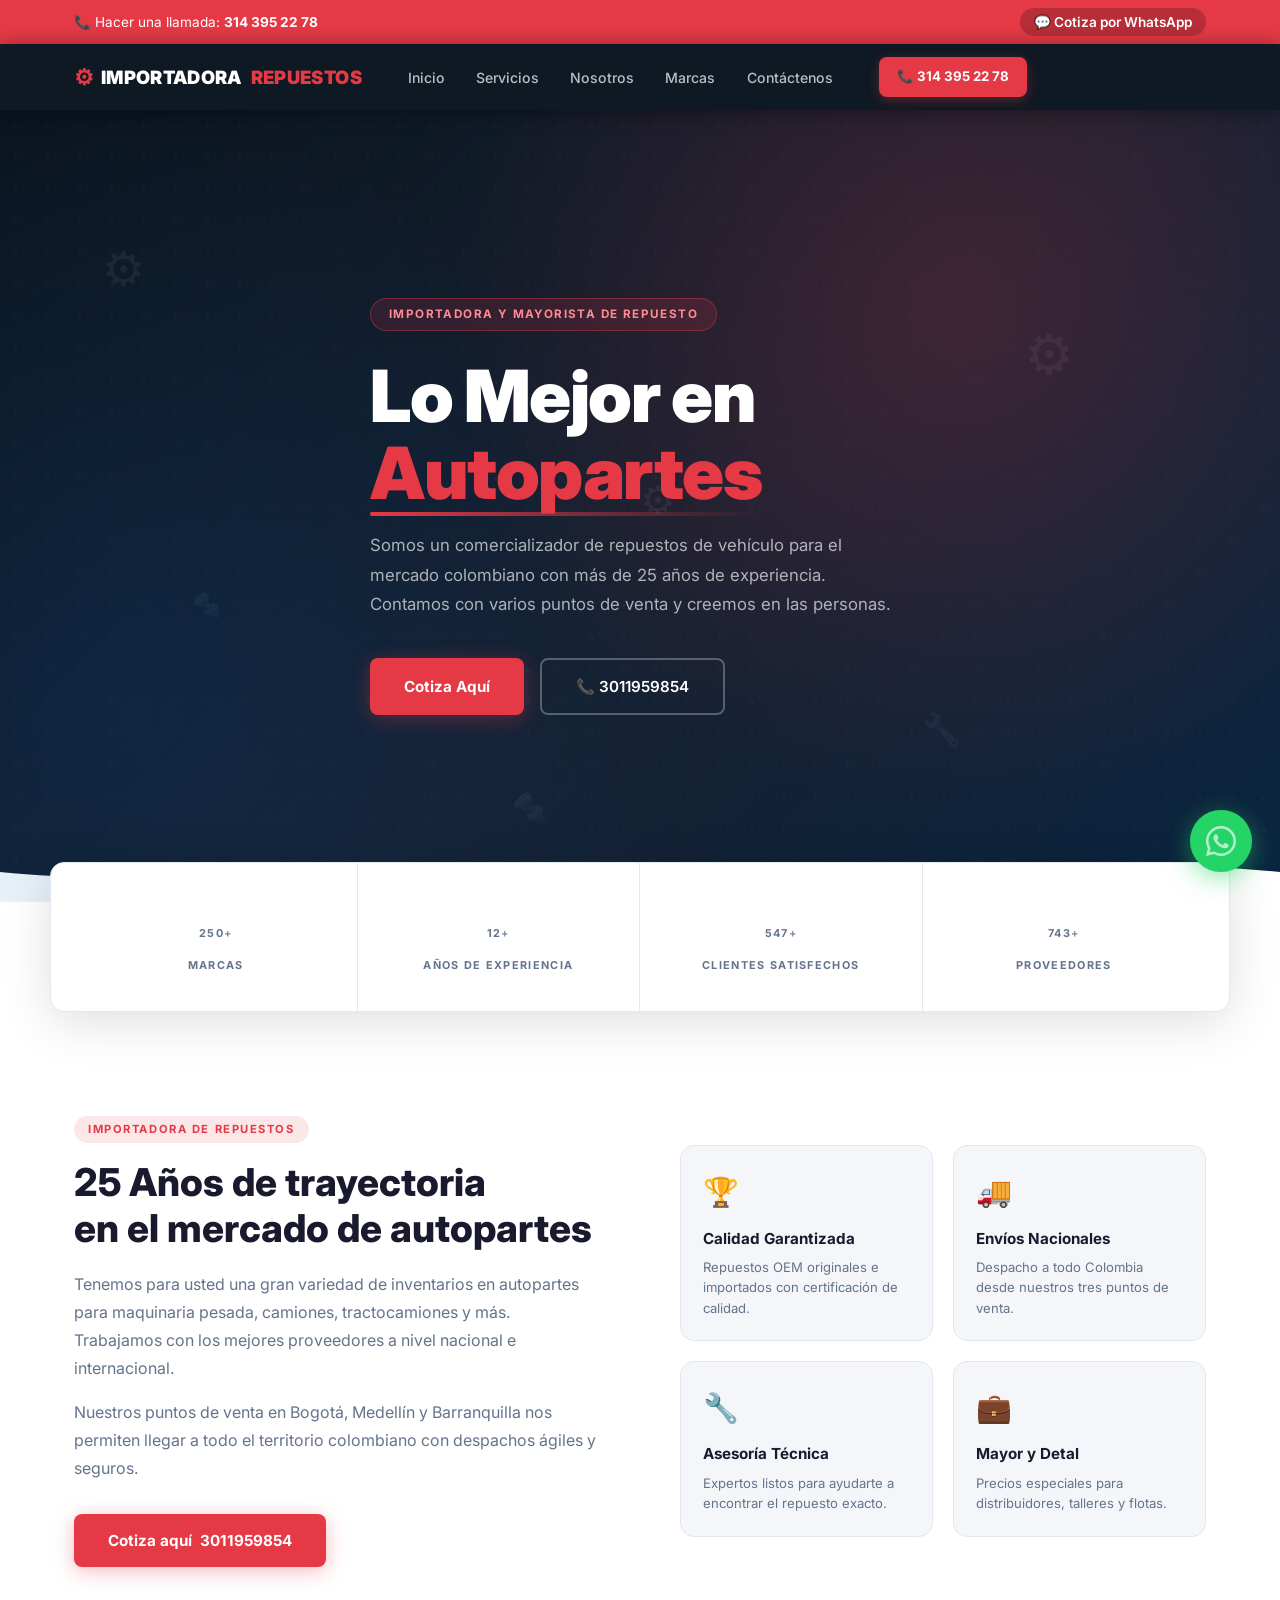
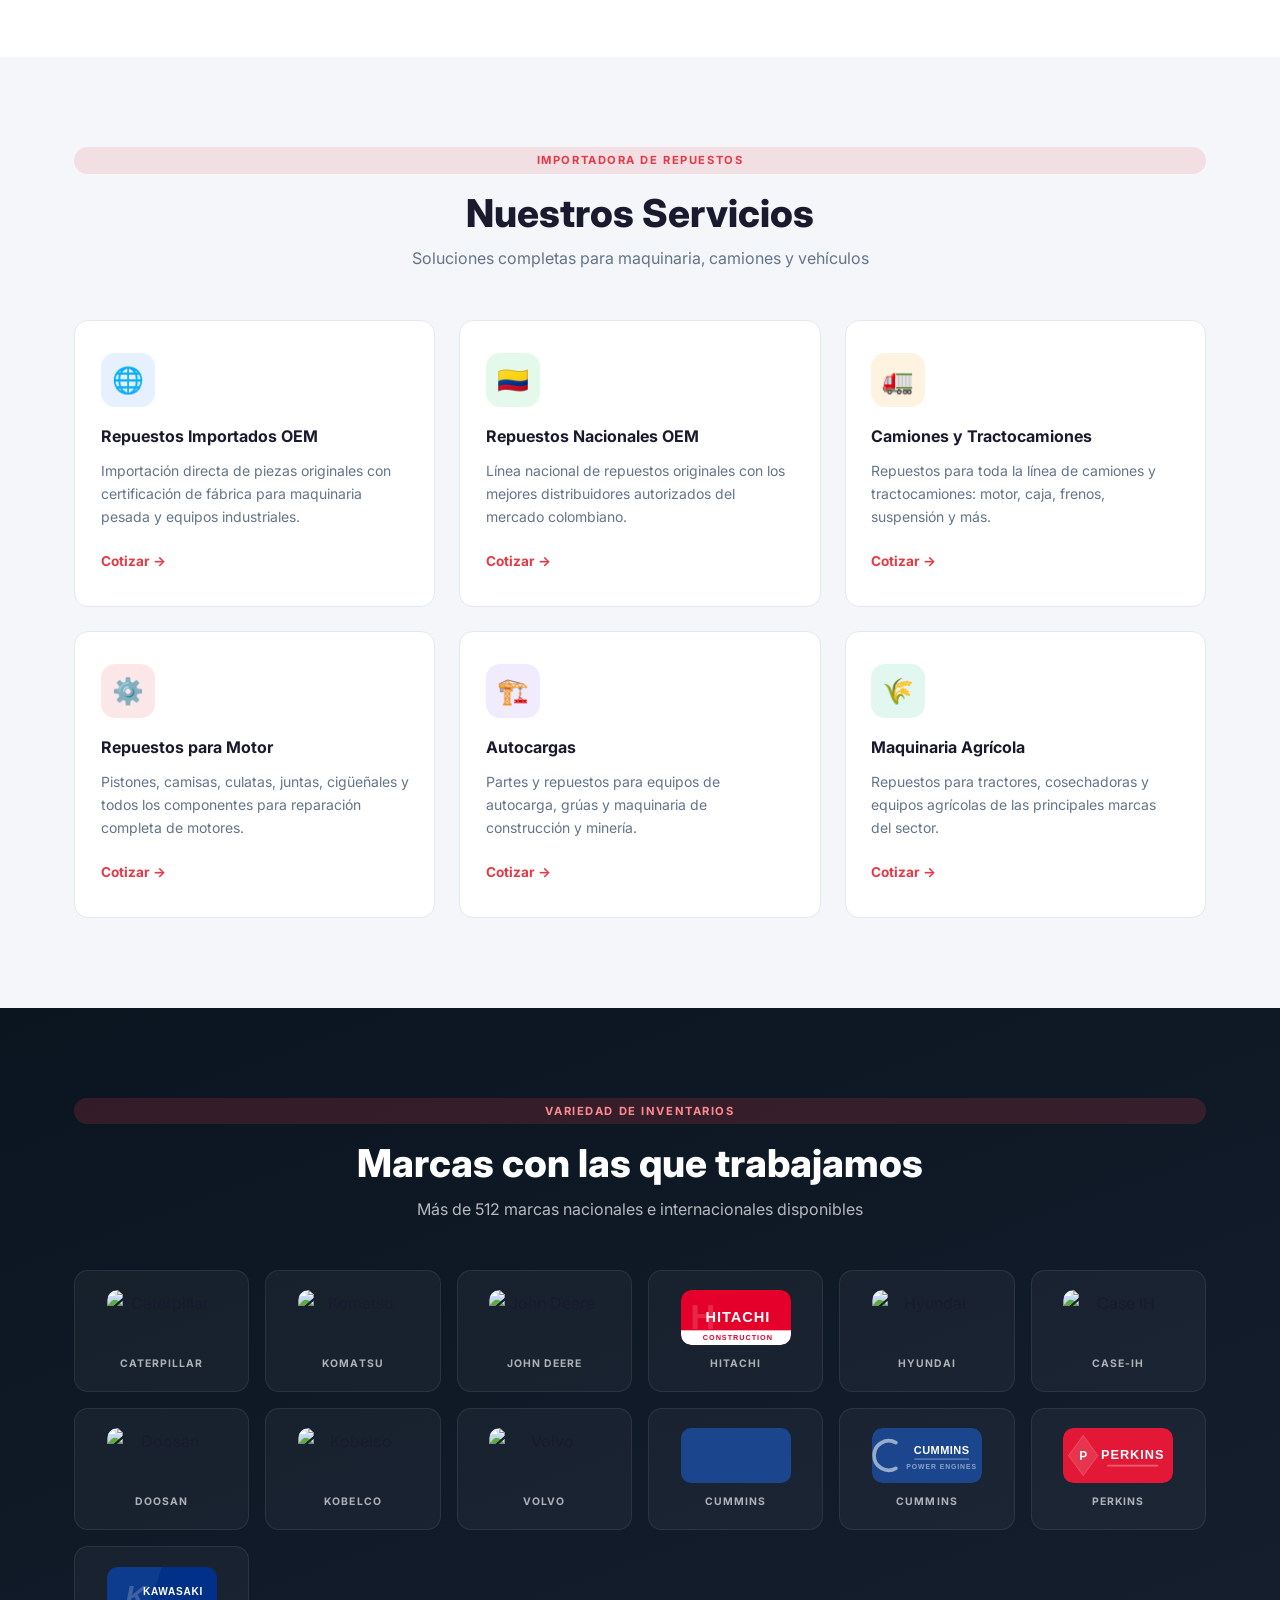
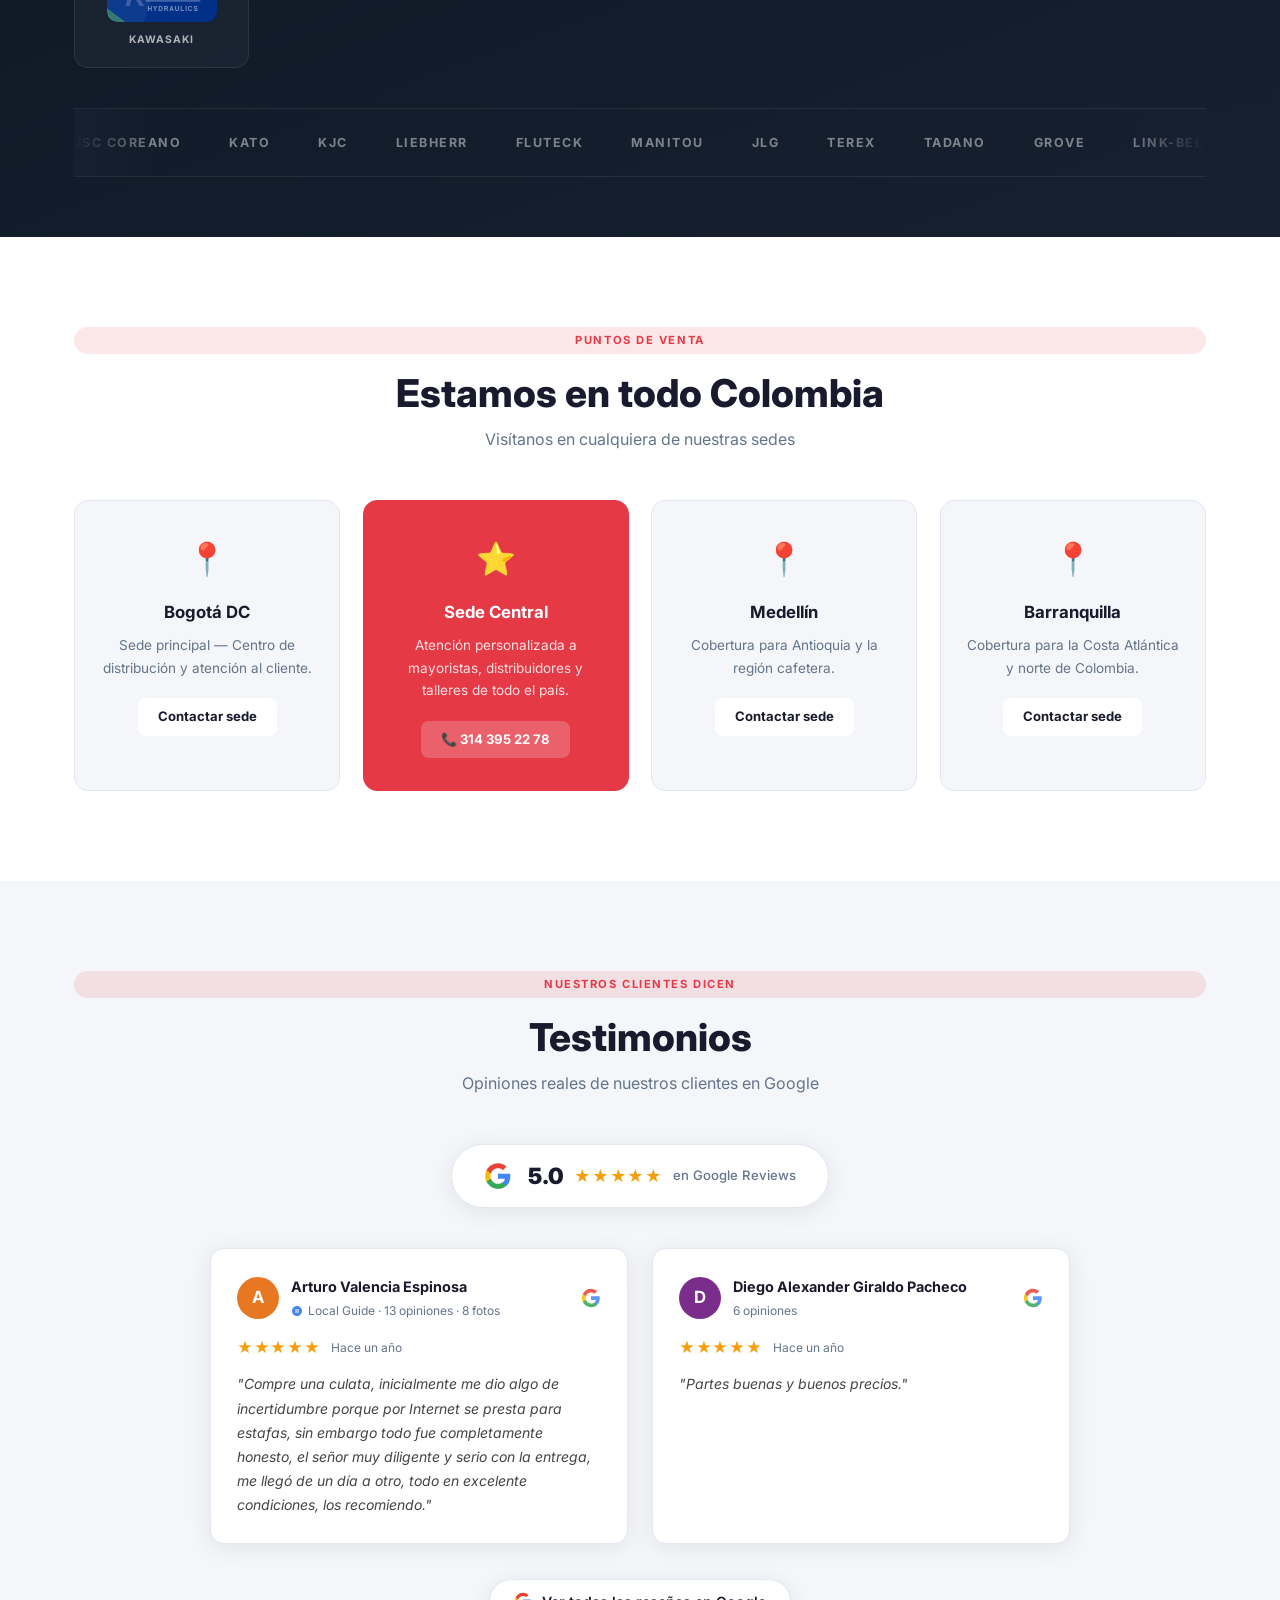
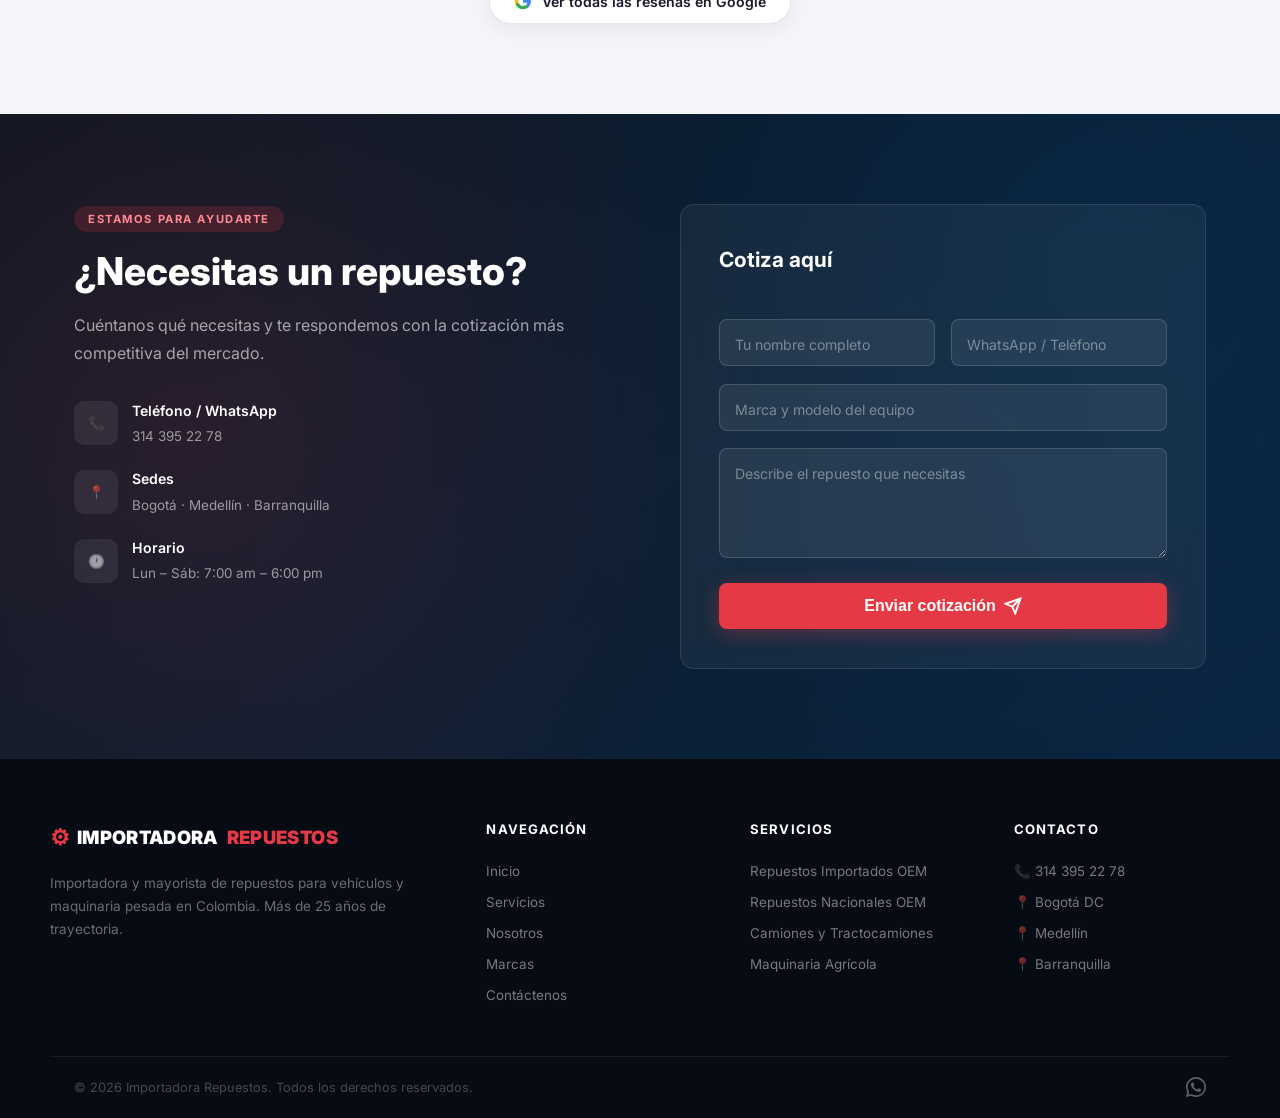
==== commit 029e5049: "Reemplaza testimonios con resenas reales de Google Made-with: Cursor" ====
--- a/index.html
+++ b/index.html
@@ -8,41 +8,45 @@
   <link rel="preconnect" href="https://fonts.googleapis.com" />
   <link href="https://fonts.googleapis.com/css2?family=Inter:wght@400;500;600;700;800;900&display=swap" rel="stylesheet" />
 </head>
-<body class="page-inicio">
-
+<body>
+
+  <!-- BARRA DE PROGRESO -->
   <div class="scroll-progress" id="scrollProgress"></div>
 
+  <!-- TOPBAR -->
   <div class="topbar">
     <div class="container topbar-inner">
       <span>📞 Hacer una llamada: <strong>314 395 22 78</strong></span>
-      <a href="https://wa.me/573143952278?text=Hola%21%20Quiero%20cotizar%20un%20repuesto." target="_blank" class="topbar-wsp">💬 Cotiza por WhatsApp</a>
+      <a href="https://wa.me/573011959854?text=Hola%21%20Quiero%20cotizar%20un%20repuesto." target="_blank" class="topbar-wsp">💬 Cotiza por WhatsApp</a>
     </div>
   </div>
 
+  <!-- NAVBAR -->
   <header class="navbar" id="navbar">
     <div class="container nav-inner">
-      <a href="index.html" class="logo">
+      <a href="#inicio" class="logo">
         <span class="logo-gear">⚙</span>
         IMPORTADORA<span class="logo-accent">REPUESTOS</span>
       </a>
       <nav>
         <ul class="nav-links" id="nav-links">
-          <li><a href="index.html" class="active">Inicio</a></li>
-          <li><a href="servicios.html">Servicios</a></li>
-          <li><a href="nosotros.html">Nosotros</a></li>
-          <li><a href="marcas.html">Marcas</a></li>
-          <li><a href="ubicaciones.html">Ubicaciones</a></li>
-          <li><a href="contacto.html">Contáctenos</a></li>
+          <li><a href="#inicio">Inicio</a></li>
+          <li><a href="#servicios">Servicios</a></li>
+          <li><a href="#nosotros">Nosotros</a></li>
+          <li><a href="#marcas">Marcas</a></li>
+          <li><a href="#contacto">Contáctenos</a></li>
         </ul>
       </nav>
-      <a href="tel:3143952278" class="btn-nav">📞 314 395 22 78</a>
+      <a href="tel:3011959854" class="btn-nav">📞 314 395 22 78</a>
       <button class="hamburger" id="hamburger" aria-label="Menú">
         <span></span><span></span><span></span>
       </button>
     </div>
   </header>
 
+  <!-- HERO -->
   <section class="hero" id="inicio">
+    <!-- Partículas decorativas -->
     <div class="hero-particles" aria-hidden="true">
       <span class="particle">⚙</span>
       <span class="particle">🔩</span>
@@ -57,8 +61,8 @@
         <h1 class="reveal-up delay-1">Lo Mejor en<br /><span class="hero-highlight">Autopartes</span></h1>
         <p class="reveal-up delay-2">Somos un comercializador de repuestos de vehículo para el mercado colombiano con más de 25 años de experiencia. Contamos con varios puntos de venta y creemos en las personas.</p>
         <div class="hero-actions reveal-up delay-3">
-          <a href="contacto.html" class="btn-primary">Cotiza Aquí</a>
-          <a href="tel:3143952278" class="btn-outline">📞 3143952278</a>
+          <a href="#contacto" class="btn-primary">Cotiza Aquí</a>
+          <a href="tel:3011959854" class="btn-outline">📞 3011959854</a>
         </div>
       </div>
     </div>
@@ -67,6 +71,7 @@
     </div>
   </section>
 
+  <!-- STATS BAR -->
   <section class="stats-bar">
     <div class="container stats-grid">
       <div class="stat-item">
@@ -88,119 +93,414 @@
     </div>
   </section>
 
-  <section class="about about-teaser">
+  <!-- NOSOTROS -->
+  <section class="about" id="nosotros">
     <div class="container about-inner">
       <div class="about-text fade-in">
         <span class="section-label">IMPORTADORA DE REPUESTOS</span>
-        <h2>25 Años de trayectoria en el mercado de autopartes</h2>
+        <h2>25 Años de trayectoria<br />en el mercado de autopartes</h2>
         <p>Tenemos para usted una gran variedad de inventarios en autopartes para maquinaria pesada, camiones, tractocamiones y más. Trabajamos con los mejores proveedores a nivel nacional e internacional.</p>
-        <div class="hero-actions">
-          <a href="nosotros.html" class="btn-primary">Conocer más</a>
-          <a href="servicios.html" class="btn-outline btn-outline-dark">Nuestros servicios</a>
-        </div>
-      </div>
-    </div>
-  </section>
-
-  <section class="services-preview" id="servicios-preview">
+        <p>Nuestros puntos de venta en Bogotá, Medellín y Barranquilla nos permiten llegar a todo el territorio colombiano con despachos ágiles y seguros.</p>
+        <a href="#contacto" class="btn-primary">Cotiza aquí &nbsp;3011959854</a>
+      </div>
+      <div class="about-cards">
+        <div class="about-card fade-in delay-1">
+          <div class="about-card-icon">🏆</div>
+          <h4>Calidad Garantizada</h4>
+          <p>Repuestos OEM originales e importados con certificación de calidad.</p>
+        </div>
+        <div class="about-card fade-in delay-2">
+          <div class="about-card-icon">🚚</div>
+          <h4>Envíos Nacionales</h4>
+          <p>Despacho a todo Colombia desde nuestros tres puntos de venta.</p>
+        </div>
+        <div class="about-card fade-in delay-1">
+          <div class="about-card-icon">🔧</div>
+          <h4>Asesoría Técnica</h4>
+          <p>Expertos listos para ayudarte a encontrar el repuesto exacto.</p>
+        </div>
+        <div class="about-card fade-in delay-2">
+          <div class="about-card-icon">💼</div>
+          <h4>Mayor y Detal</h4>
+          <p>Precios especiales para distribuidores, talleres y flotas.</p>
+        </div>
+      </div>
+    </div>
+  </section>
+
+  <!-- SERVICIOS -->
+  <section class="services" id="servicios">
     <div class="container">
-      <div class="services-preview-header fade-in">
-        <div class="services-preview-heading">
-          <span class="section-label">IMPORTADORA DE REPUESTOS</span>
-          <h2 class="services-preview-title">Nuestros Servicios</h2>
-        </div>
-        <a href="servicios.html" class="services-preview-link">Ver más →</a>
-      </div>
-      <div class="services-preview-grid">
-        <a href="servicios.html" class="service-preview-card fade-in delay-0">
-          <div class="service-preview-img">
-            <img src="https://images.unsplash.com/photo-1605559424843-9e4c228bf1c2?w=600&h=380&fit=crop" alt="Repuestos Importados OEM" loading="lazy" />
-          </div>
-          <span class="service-preview-label">Repuestos Importados OEM</span>
-        </a>
-        <a href="servicios.html" class="service-preview-card fade-in delay-1">
-          <div class="service-preview-img">
-            <img src="https://images.unsplash.com/photo-1581092160562-40aa08e78837?w=600&h=380&fit=crop" alt="Repuestos Nacionales OEM" loading="lazy" />
-          </div>
-          <span class="service-preview-label">Repuestos Nacionales OEM</span>
-        </a>
-        <a href="servicios.html" class="service-preview-card fade-in delay-2">
-          <div class="service-preview-img">
-            <img src="https://images.unsplash.com/photo-1519641471654-76ce0107ad1b?w=600&h=380&fit=crop" alt="Repuestos Camiones y Tractocamiones" loading="lazy" />
-          </div>
-          <span class="service-preview-label">Repuestos Camiones Y Tractocamiones</span>
-        </a>
-        <a href="servicios.html" class="service-preview-card fade-in delay-0">
-          <div class="service-preview-img">
-            <img src="https://images.unsplash.com/photo-1625047509168-a7026f36de04?w=600&h=380&fit=crop" alt="Repuesto Para Motor" loading="lazy" />
-          </div>
-          <span class="service-preview-label">Repuesto Para Motor</span>
-        </a>
-        <a href="servicios.html" class="service-preview-card fade-in delay-1">
-          <div class="service-preview-img">
-            <img src="https://images.unsplash.com/photo-1586528116311-ad8dd3c8310d?w=600&h=380&fit=crop" alt="Autocargas" loading="lazy" />
-          </div>
-          <span class="service-preview-label">Autocargas</span>
-        </a>
-        <a href="servicios.html" class="service-preview-card fade-in delay-2">
-          <div class="service-preview-img">
-            <img src="https://images.unsplash.com/photo-1592150621744-aca64f48394a?w=600&h=380&fit=crop" alt="Repuestos Maquinaria Agrícola" loading="lazy" />
-          </div>
-          <span class="service-preview-label">Repuestos Maquinaria Agrícola</span>
-        </a>
-      </div>
-    </div>
-  </section>
-
+      <span class="section-label center fade-in">IMPORTADORA DE REPUESTOS</span>
+      <h2 class="section-title fade-in">Nuestros Servicios</h2>
+      <p class="section-sub fade-in">Soluciones completas para maquinaria, camiones y vehículos</p>
+      <div class="services-grid">
+
+        <div class="service-card fade-in delay-0">
+          <div class="service-icon-wrap" style="--ic:#3b82f6">🌐</div>
+          <h3>Repuestos Importados OEM</h3>
+          <p>Importación directa de piezas originales con certificación de fábrica para maquinaria pesada y equipos industriales.</p>
+          <a href="https://wa.me/573011959854?text=Hola%21%20Quiero%20cotizar%20*Repuestos%20Importados%20OEM*." target="_blank" class="service-link">Cotizar →</a>
+        </div>
+
+        <div class="service-card fade-in delay-1">
+          <div class="service-icon-wrap" style="--ic:#22c55e">🇨🇴</div>
+          <h3>Repuestos Nacionales OEM</h3>
+          <p>Línea nacional de repuestos originales con los mejores distribuidores autorizados del mercado colombiano.</p>
+          <a href="https://wa.me/573011959854?text=Hola%21%20Quiero%20cotizar%20*Repuestos%20Nacionales%20OEM*." target="_blank" class="service-link">Cotizar →</a>
+        </div>
+
+        <div class="service-card fade-in delay-2">
+          <div class="service-icon-wrap" style="--ic:#f59e0b">🚛</div>
+          <h3>Camiones y Tractocamiones</h3>
+          <p>Repuestos para toda la línea de camiones y tractocamiones: motor, caja, frenos, suspensión y más.</p>
+          <a href="https://wa.me/573011959854?text=Hola%21%20Quiero%20cotizar%20*Repuestos%20Camiones%20y%20Tractocamiones*." target="_blank" class="service-link">Cotizar →</a>
+        </div>
+
+        <div class="service-card fade-in delay-0">
+          <div class="service-icon-wrap" style="--ic:#e63946">⚙️</div>
+          <h3>Repuestos para Motor</h3>
+          <p>Pistones, camisas, culatas, juntas, cigüeñales y todos los componentes para reparación completa de motores.</p>
+          <a href="https://wa.me/573011959854?text=Hola%21%20Quiero%20cotizar%20*Repuestos%20para%20Motor*." target="_blank" class="service-link">Cotizar →</a>
+        </div>
+
+        <div class="service-card fade-in delay-1">
+          <div class="service-icon-wrap" style="--ic:#8b5cf6">🏗️</div>
+          <h3>Autocargas</h3>
+          <p>Partes y repuestos para equipos de autocarga, grúas y maquinaria de construcción y minería.</p>
+          <a href="https://wa.me/573011959854?text=Hola%21%20Quiero%20cotizar%20*Repuestos%20Autocargas*." target="_blank" class="service-link">Cotizar →</a>
+        </div>
+
+        <div class="service-card fade-in delay-2">
+          <div class="service-icon-wrap" style="--ic:#10b981">🌾</div>
+          <h3>Maquinaria Agrícola</h3>
+          <p>Repuestos para tractores, cosechadoras y equipos agrícolas de las principales marcas del sector.</p>
+          <a href="https://wa.me/573011959854?text=Hola%21%20Quiero%20cotizar%20*Repuestos%20Maquinaria%20Agr%C3%ADcola*." target="_blank" class="service-link">Cotizar →</a>
+        </div>
+
+      </div>
+    </div>
+  </section>
+
+  <!-- MARCAS -->
+  <section class="brands" id="marcas">
+    <div class="container">
+      <span class="section-label center light fade-in">VARIEDAD DE INVENTARIOS</span>
+      <h2 class="section-title white fade-in">Marcas con las que trabajamos</h2>
+      <p class="section-sub white fade-in">Más de 512 marcas nacionales e internacionales disponibles</p>
+
+      <div class="brands-logo-grid">
+
+        <div class="brand-card fade-in delay-0">
+          <div class="brand-logo-img">
+            <img src="logos/caterpillar.svg" alt="Caterpillar">
+          </div>
+          <span class="brand-name">CATERPILLAR</span>
+        </div>
+
+        <div class="brand-card fade-in delay-1">
+          <div class="brand-logo-img">
+            <img src="logos/komatsu.svg" alt="Komatsu">
+          </div>
+          <span class="brand-name">KOMATSU</span>
+        </div>
+
+        <div class="brand-card fade-in delay-2">
+          <div class="brand-logo-img">
+            <img src="logos/johndeere.svg" alt="John Deere">
+          </div>
+          <span class="brand-name">JOHN DEERE</span>
+        </div>
+
+        <div class="brand-card fade-in delay-3">
+          <div class="brand-logo-img">
+            <img src="logos/hitachi.svg" alt="Hitachi">
+          </div>
+          <span class="brand-name">HITACHI</span>
+        </div>
+
+        <div class="brand-card fade-in delay-0">
+          <div class="brand-logo-img">
+            <img src="logos/hyundai.svg" alt="Hyundai">
+          </div>
+          <span class="brand-name">HYUNDAI</span>
+        </div>
+
+        <div class="brand-card fade-in delay-1">
+          <div class="brand-logo-img">
+            <img src="logos/caseih.svg" alt="Case IH">
+          </div>
+          <span class="brand-name">CASE-IH</span>
+        </div>
+
+        <div class="brand-card fade-in delay-2">
+          <div class="brand-logo-img">
+            <img src="logos/doosan.svg" alt="Doosan">
+          </div>
+          <span class="brand-name">DOOSAN</span>
+        </div>
+
+        <div class="brand-card fade-in delay-3">
+          <div class="brand-logo-img">
+            <img src="logos/kobelco.svg" alt="Kobelco">
+          </div>
+          <span class="brand-name">KOBELCO</span>
+        </div>
+
+        <div class="brand-card fade-in delay-0">
+          <div class="brand-logo-img">
+            <img src="logos/volvo.svg" alt="Volvo">
+          </div>
+          <span class="brand-name">VOLVO</span>
+        </div>
+
+        <div class="brand-card fade-in delay-1" style="--bc:#1B468D;--bt:#fff">
+          <div class="brand-logo-img">
+            <img src="https://logo.clearbit.com/cummins.com" alt="Cummins"
+              onerror="this.parentElement.innerHTML='<span class=\'brand-abbr\'>CUM</span>'">
+          </div>
+          <span class="brand-name">CUMMINS</span>
+        </div>
+
+        <div class="brand-card fade-in delay-1">
+          <div class="brand-logo-img">
+            <img src="logos/cummins.svg" alt="Cummins">
+          </div>
+          <span class="brand-name">CUMMINS</span>
+        </div>
+
+        <div class="brand-card fade-in delay-2">
+          <div class="brand-logo-img">
+            <img src="logos/perkins.svg" alt="Perkins">
+          </div>
+          <span class="brand-name">PERKINS</span>
+        </div>
+
+        <div class="brand-card fade-in delay-3">
+          <div class="brand-logo-img">
+            <img src="logos/kawasaki.svg" alt="Kawasaki">
+          </div>
+          <span class="brand-name">KAWASAKI</span>
+        </div>
+
+      </div>
+
+      <!-- Marquee de marcas adicionales -->
+      <div class="brands-marquee-wrap fade-in">
+        <div class="brands-marquee">
+          <div class="marquee-track">
+            <span>JSC COREANO</span><span>KATO</span><span>KJC</span><span>LIEBHERR</span>
+            <span>FLUTECK</span><span>MANITOU</span><span>JLG</span><span>TEREX</span>
+            <span>TADANO</span><span>GROVE</span><span>LINK-BELT</span><span>MANITOWOC</span>
+            <span>JSC COREANO</span><span>KATO</span><span>KJC</span><span>LIEBHERR</span>
+            <span>FLUTECK</span><span>MANITOU</span><span>JLG</span><span>TEREX</span>
+            <span>TADANO</span><span>GROVE</span><span>LINK-BELT</span><span>MANITOWOC</span>
+          </div>
+        </div>
+      </div>
+
+    </div>
+  </section>
+
+  <!-- UBICACIONES -->
+  <section class="locations" id="ubicaciones">
+    <div class="container">
+      <span class="section-label center fade-in">PUNTOS DE VENTA</span>
+      <h2 class="section-title fade-in">Estamos en todo Colombia</h2>
+      <p class="section-sub fade-in">Visítanos en cualquiera de nuestras sedes</p>
+      <div class="locations-grid">
+
+        <div class="location-card fade-in delay-0">
+          <div class="location-icon">📍</div>
+          <h3>Bogotá DC</h3>
+          <p>Sede principal — Centro de distribución y atención al cliente.</p>
+          <a href="https://wa.me/573011959854?text=Hola%21%20Escribo%20desde%20Bogot%C3%A1." target="_blank" class="location-btn">Contactar sede</a>
+        </div>
+
+        <div class="location-card featured-location fade-in delay-1">
+          <div class="location-icon">⭐</div>
+          <h3>Sede Central</h3>
+          <p>Atención personalizada a mayoristas, distribuidores y talleres de todo el país.</p>
+          <a href="tel:3011959854" class="location-btn">📞 314 395 22 78</a>
+        </div>
+
+        <div class="location-card fade-in delay-2">
+          <div class="location-icon">📍</div>
+          <h3>Medellín</h3>
+          <p>Cobertura para Antioquia y la región cafetera.</p>
+          <a href="https://wa.me/573011959854?text=Hola%21%20Escribo%20desde%20Medell%C3%ADn." target="_blank" class="location-btn">Contactar sede</a>
+        </div>
+
+        <div class="location-card fade-in delay-3">
+          <div class="location-icon">📍</div>
+          <h3>Barranquilla</h3>
+          <p>Cobertura para la Costa Atlántica y norte de Colombia.</p>
+          <a href="https://wa.me/573011959854?text=Hola%21%20Escribo%20desde%20Barranquilla." target="_blank" class="location-btn">Contactar sede</a>
+        </div>
+
+      </div>
+    </div>
+  </section>
+
+  <!-- TESTIMONIOS -->
   <section class="testimonials">
     <div class="container">
       <span class="section-label center fade-in">NUESTROS CLIENTES DICEN</span>
       <h2 class="section-title fade-in">Testimonios</h2>
-      <div class="testimonials-grid">
+      <p class="section-sub fade-in">Opiniones reales de nuestros clientes en Google</p>
+
+      <!-- Badge Google Rating -->
+      <div class="google-rating fade-in">
+        <svg viewBox="0 0 24 24" width="28" height="28" xmlns="http://www.w3.org/2000/svg">
+          <path d="M22.56 12.25c0-.78-.07-1.53-.2-2.25H12v4.26h5.92c-.26 1.37-1.04 2.53-2.21 3.31v2.77h3.57c2.08-1.92 3.28-4.74 3.28-8.09z" fill="#4285F4"/>
+          <path d="M12 23c2.97 0 5.46-.98 7.28-2.66l-3.57-2.77c-.98.66-2.23 1.06-3.71 1.06-2.86 0-5.29-1.93-6.16-4.53H2.18v2.84C3.99 20.53 7.7 23 12 23z" fill="#34A853"/>
+          <path d="M5.84 14.09c-.22-.66-.35-1.36-.35-2.09s.13-1.43.35-2.09V7.07H2.18C1.43 8.55 1 10.22 1 12s.43 3.45 1.18 4.93l3.66-2.84z" fill="#FBBC05"/>
+          <path d="M12 5.38c1.62 0 3.06.56 4.21 1.64l3.15-3.15C17.45 2.09 14.97 1 12 1 7.7 1 3.99 3.47 2.18 7.07l3.66 2.84c.87-2.6 3.3-4.53 6.16-4.53z" fill="#EA4335"/>
+        </svg>
+        <div class="google-rating-text">
+          <span class="google-score">5.0</span>
+          <div class="google-stars">★★★★★</div>
+          <span class="google-label">en Google Reviews</span>
+        </div>
+      </div>
+
+      <div class="testimonials-grid testimonials-grid-2">
+
         <div class="testimonial-card fade-in delay-0">
-          <div class="stars">★★★★★</div>
-          <p>"Encontré el repuesto para mi excavadora Komatsu en menos de 24 horas. Excelente servicio y precio justo."</p>
-          <div class="testimonial-author">
-            <div class="author-avatar">JR</div>
+          <div class="testimonial-header">
+            <div class="author-avatar av-orange">A</div>
+            <div class="testimonial-meta">
+              <strong>Arturo Valencia Espinosa</strong>
+              <span class="google-guide">
+                <svg viewBox="0 0 24 24" width="12" height="12" fill="#4285F4"><path d="M12 2C6.48 2 2 6.48 2 12s4.48 10 10 10 10-4.48 10-10S17.52 2 12 2zm-1 14H9V8h2v8zm4 0h-2V8h2v8z"/></svg>
+                Local Guide · 13 opiniones · 8 fotos
+              </span>
+            </div>
+            <svg class="google-icon-sm" viewBox="0 0 24 24" width="20" height="20" xmlns="http://www.w3.org/2000/svg">
+              <path d="M22.56 12.25c0-.78-.07-1.53-.2-2.25H12v4.26h5.92c-.26 1.37-1.04 2.53-2.21 3.31v2.77h3.57c2.08-1.92 3.28-4.74 3.28-8.09z" fill="#4285F4"/>
+              <path d="M12 23c2.97 0 5.46-.98 7.28-2.66l-3.57-2.77c-.98.66-2.23 1.06-3.71 1.06-2.86 0-5.29-1.93-6.16-4.53H2.18v2.84C3.99 20.53 7.7 23 12 23z" fill="#34A853"/>
+              <path d="M5.84 14.09c-.22-.66-.35-1.36-.35-2.09s.13-1.43.35-2.09V7.07H2.18C1.43 8.55 1 10.22 1 12s.43 3.45 1.18 4.93l3.66-2.84z" fill="#FBBC05"/>
+              <path d="M12 5.38c1.62 0 3.06.56 4.21 1.64l3.15-3.15C17.45 2.09 14.97 1 12 1 7.7 1 3.99 3.47 2.18 7.07l3.66 2.84c.87-2.6 3.3-4.53 6.16-4.53z" fill="#EA4335"/>
+            </svg>
+          </div>
+          <div class="stars-row">
+            <span class="stars">★★★★★</span>
+            <span class="review-time">Hace un año</span>
+          </div>
+          <p>"Compre una culata, inicialmente me dio algo de incertidumbre porque por Internet se presta para estafas, sin embargo todo fue completamente honesto, el señor muy diligente y serio con la entrega, me llegó de un día a otro, todo en excelente condiciones, los recomiendo."</p>
+        </div>
+
+        <div class="testimonial-card fade-in delay-1">
+          <div class="testimonial-header">
+            <div class="author-avatar av-purple">D</div>
+            <div class="testimonial-meta">
+              <strong>Diego Alexander Giraldo Pacheco</strong>
+              <span class="google-guide">6 opiniones</span>
+            </div>
+            <svg class="google-icon-sm" viewBox="0 0 24 24" width="20" height="20" xmlns="http://www.w3.org/2000/svg">
+              <path d="M22.56 12.25c0-.78-.07-1.53-.2-2.25H12v4.26h5.92c-.26 1.37-1.04 2.53-2.21 3.31v2.77h3.57c2.08-1.92 3.28-4.74 3.28-8.09z" fill="#4285F4"/>
+              <path d="M12 23c2.97 0 5.46-.98 7.28-2.66l-3.57-2.77c-.98.66-2.23 1.06-3.71 1.06-2.86 0-5.29-1.93-6.16-4.53H2.18v2.84C3.99 20.53 7.7 23 12 23z" fill="#34A853"/>
+              <path d="M5.84 14.09c-.22-.66-.35-1.36-.35-2.09s.13-1.43.35-2.09V7.07H2.18C1.43 8.55 1 10.22 1 12s.43 3.45 1.18 4.93l3.66-2.84z" fill="#FBBC05"/>
+              <path d="M12 5.38c1.62 0 3.06.56 4.21 1.64l3.15-3.15C17.45 2.09 14.97 1 12 1 7.7 1 3.99 3.47 2.18 7.07l3.66 2.84c.87-2.6 3.3-4.53 6.16-4.53z" fill="#EA4335"/>
+            </svg>
+          </div>
+          <div class="stars-row">
+            <span class="stars">★★★★★</span>
+            <span class="review-time">Hace un año</span>
+          </div>
+          <p>"Partes buenas y buenos precios."</p>
+        </div>
+
+      </div>
+
+      <div class="google-cta fade-in">
+        <a href="https://www.google.com/maps/search/Importadora+Repuestos+Colombia" target="_blank" class="btn-google">
+          <svg viewBox="0 0 24 24" width="18" height="18" xmlns="http://www.w3.org/2000/svg">
+            <path d="M22.56 12.25c0-.78-.07-1.53-.2-2.25H12v4.26h5.92c-.26 1.37-1.04 2.53-2.21 3.31v2.77h3.57c2.08-1.92 3.28-4.74 3.28-8.09z" fill="#4285F4"/>
+            <path d="M12 23c2.97 0 5.46-.98 7.28-2.66l-3.57-2.77c-.98.66-2.23 1.06-3.71 1.06-2.86 0-5.29-1.93-6.16-4.53H2.18v2.84C3.99 20.53 7.7 23 12 23z" fill="#34A853"/>
+            <path d="M5.84 14.09c-.22-.66-.35-1.36-.35-2.09s.13-1.43.35-2.09V7.07H2.18C1.43 8.55 1 10.22 1 12s.43 3.45 1.18 4.93l3.66-2.84z" fill="#FBBC05"/>
+            <path d="M12 5.38c1.62 0 3.06.56 4.21 1.64l3.15-3.15C17.45 2.09 14.97 1 12 1 7.7 1 3.99 3.47 2.18 7.07l3.66 2.84c.87-2.6 3.3-4.53 6.16-4.53z" fill="#EA4335"/>
+          </svg>
+          Ver todas las reseñas en Google
+        </a>
+      </div>
+
+    </div>
+  </section>
+
+  <!-- CONTACTO -->
+  <section class="contact" id="contacto">
+    <div class="container contact-inner">
+      <div class="contact-info fade-in">
+        <span class="section-label light">ESTAMOS PARA AYUDARTE</span>
+        <h2>¿Necesitas un repuesto?</h2>
+        <p>Cuéntanos qué necesitas y te respondemos con la cotización más competitiva del mercado.</p>
+        <div class="contact-details">
+          <div class="contact-detail-item">
+            <span class="contact-detail-icon">📞</span>
             <div>
-              <strong>Juan Rodríguez</strong>
-              <span>Contratista de construcción — Bogotá</span>
+              <strong>Teléfono / WhatsApp</strong>
+              <span>314 395 22 78</span>
             </div>
           </div>
-        </div>
-        <div class="testimonial-card fade-in delay-1">
-          <div class="stars">★★★★★</div>
-          <p>"Llevamos 5 años comprando repuestos para nuestra flota de camiones. Siempre tienen stock y el asesoramiento técnico es excelente."</p>
-          <div class="testimonial-author">
-            <div class="author-avatar">ML</div>
+          <div class="contact-detail-item">
+            <span class="contact-detail-icon">📍</span>
             <div>
-              <strong>María López</strong>
-              <span>Gerente de flota — Medellín</span>
+              <strong>Sedes</strong>
+              <span>Bogotá · Medellín · Barranquilla</span>
             </div>
           </div>
-        </div>
-        <div class="testimonial-card fade-in delay-2">
-          <div class="stars">★★★★★</div>
-          <p>"Los repuestos OEM importados que compré para mi tractor John Deere llegaron perfectos y en el tiempo acordado."</p>
-          <div class="testimonial-author">
-            <div class="author-avatar">CP</div>
+          <div class="contact-detail-item">
+            <span class="contact-detail-icon">🕐</span>
             <div>
-              <strong>Carlos Peña</strong>
-              <span>Agricultor — Barranquilla</span>
+              <strong>Horario</strong>
+              <span>Lun – Sáb: 7:00 am – 6:00 pm</span>
             </div>
           </div>
         </div>
       </div>
-    </div>
-  </section>
-
-  <a href="https://wa.me/573143952278?text=Hola%21%20Visité%20su%20página%20y%20quiero%20cotizar%20un%20repuesto." target="_blank" class="wsp-float" aria-label="Contactar por WhatsApp">
+      <div class="contact-form-wrap fade-in delay-2">
+        <form class="contact-form" onsubmit="handleSubmit(event)">
+          <h3>Cotiza aquí</h3>
+          <div class="form-row">
+            <div class="form-group">
+              <input type="text" id="inp-nombre" placeholder=" " required />
+              <label for="inp-nombre">Tu nombre completo</label>
+            </div>
+            <div class="form-group">
+              <input type="tel" id="inp-tel" placeholder=" " required />
+              <label for="inp-tel">WhatsApp / Teléfono</label>
+            </div>
+          </div>
+          <div class="form-group">
+            <input type="text" id="inp-equipo" placeholder=" " required />
+            <label for="inp-equipo">Marca y modelo del equipo</label>
+          </div>
+          <div class="form-group">
+            <textarea id="inp-desc" placeholder=" " rows="4" required></textarea>
+            <label for="inp-desc">Describe el repuesto que necesitas</label>
+          </div>
+          <button type="submit" class="btn-primary btn-full">
+            <span>Enviar cotización</span>
+            <svg width="18" height="18" viewBox="0 0 24 24" fill="none" stroke="currentColor" stroke-width="2.5"><path d="M22 2L11 13"/><path d="M22 2L15 22l-4-9-9-4 20-7z"/></svg>
+          </button>
+        </form>
+        <div id="form-success" class="form-success" style="display:none;">
+          ✅ ¡Cotización enviada! Te contactaremos a la brevedad.
+        </div>
+      </div>
+    </div>
+  </section>
+
+  <!-- BOTÓN FLOTANTE WHATSAPP -->
+  <a href="https://wa.me/573011959854?text=Hola%21%20Visité%20su%20página%20y%20quiero%20cotizar%20un%20repuesto." target="_blank" class="wsp-float" aria-label="Contactar por WhatsApp">
     <svg xmlns="http://www.w3.org/2000/svg" viewBox="0 0 32 32" fill="white" width="30" height="30">
       <path d="M16 0C7.163 0 0 7.163 0 16c0 2.833.738 5.488 2.027 7.793L0 32l8.418-2.004A15.93 15.93 0 0 0 16 32c8.837 0 16-7.163 16-16S24.837 0 16 0zm0 29.333a13.27 13.27 0 0 1-6.772-1.853l-.486-.29-5.002 1.191 1.215-4.87-.317-.5A13.267 13.267 0 0 1 2.667 16C2.667 8.636 8.636 2.667 16 2.667S29.333 8.636 29.333 16 23.364 29.333 16 29.333zm7.27-9.862c-.398-.199-2.354-1.162-2.719-1.294-.365-.133-.631-.199-.897.199s-1.029 1.294-1.261 1.56c-.232.266-.465.299-.863.1-.398-.199-1.681-.62-3.202-1.977-1.183-1.056-1.982-2.361-2.214-2.759-.232-.398-.025-.613.174-.811.179-.178.398-.465.597-.698.199-.232.266-.398.398-.664.133-.266.066-.498-.033-.697-.1-.199-.897-2.163-1.229-2.96-.324-.778-.653-.673-.897-.686l-.764-.013c-.266 0-.697.1-1.063.498s-1.394 1.362-1.394 3.32 1.427 3.85 1.626 4.116c.199.266 2.808 4.288 6.806 6.015.951.41 1.693.655 2.271.839.954.303 1.823.26 2.509.158.765-.114 2.354-.963 2.686-1.892.332-.929.332-1.726.232-1.892-.099-.166-.365-.266-.763-.465z"/>
     </svg>
     <span class="wsp-tooltip">¡Cotiza ahora!</span>
   </a>
 
+  <!-- FOOTER -->
   <footer class="footer">
     <div class="container footer-top">
       <div class="footer-col">
@@ -213,27 +513,26 @@
       <div class="footer-col">
         <h4>Navegación</h4>
         <ul>
-          <li><a href="index.html">Inicio</a></li>
-          <li><a href="servicios.html">Servicios</a></li>
-          <li><a href="nosotros.html">Nosotros</a></li>
-          <li><a href="marcas.html">Marcas</a></li>
-          <li><a href="ubicaciones.html">Ubicaciones</a></li>
-          <li><a href="contacto.html">Contáctenos</a></li>
+          <li><a href="#inicio">Inicio</a></li>
+          <li><a href="#servicios">Servicios</a></li>
+          <li><a href="#nosotros">Nosotros</a></li>
+          <li><a href="#marcas">Marcas</a></li>
+          <li><a href="#contacto">Contáctenos</a></li>
         </ul>
       </div>
       <div class="footer-col">
         <h4>Servicios</h4>
         <ul>
-          <li><a href="servicios.html">Repuestos Importados OEM</a></li>
-          <li><a href="servicios.html">Repuestos Nacionales OEM</a></li>
-          <li><a href="servicios.html">Camiones y Tractocamiones</a></li>
-          <li><a href="servicios.html">Maquinaria Agrícola</a></li>
+          <li><a href="#servicios">Repuestos Importados OEM</a></li>
+          <li><a href="#servicios">Repuestos Nacionales OEM</a></li>
+          <li><a href="#servicios">Camiones y Tractocamiones</a></li>
+          <li><a href="#servicios">Maquinaria Agrícola</a></li>
         </ul>
       </div>
       <div class="footer-col">
         <h4>Contacto</h4>
         <ul>
-          <li>📞 <a href="tel:3143952278">314 395 22 78</a></li>
+          <li>📞 <a href="tel:3011959854">314 395 22 78</a></li>
           <li>📍 Bogotá DC</li>
           <li>📍 Medellín</li>
           <li>📍 Barranquilla</li>
@@ -244,7 +543,7 @@
       <div class="container footer-bottom-inner">
         <p>© 2026 Importadora Repuestos. Todos los derechos reservados.</p>
         <div class="footer-social">
-          <a href="https://wa.me/573143952278" target="_blank" aria-label="WhatsApp">
+          <a href="https://wa.me/573011959854" target="_blank" aria-label="WhatsApp">
             <svg viewBox="0 0 32 32" fill="currentColor" width="20" height="20"><path d="M16 0C7.163 0 0 7.163 0 16c0 2.833.738 5.488 2.027 7.793L0 32l8.418-2.004A15.93 15.93 0 0 0 16 32c8.837 0 16-7.163 16-16S24.837 0 16 0zm0 29.333a13.27 13.27 0 0 1-6.772-1.853l-.486-.29-5.002 1.191 1.215-4.87-.317-.5A13.267 13.267 0 0 1 2.667 16C2.667 8.636 8.636 2.667 16 2.667S29.333 8.636 29.333 16 23.364 29.333 16 29.333zm7.27-9.862c-.398-.199-2.354-1.162-2.719-1.294-.365-.133-.631-.199-.897.199s-1.029 1.294-1.261 1.56c-.232.266-.465.299-.863.1-.398-.199-1.681-.62-3.202-1.977-1.183-1.056-1.982-2.361-2.214-2.759-.232-.398-.025-.613.174-.811.179-.178.398-.465.597-.698.199-.232.266-.398.398-.664.133-.266.066-.498-.033-.697-.1-.199-.897-2.163-1.229-2.96-.324-.778-.653-.673-.897-.686l-.764-.013c-.266 0-.697.1-1.063.498s-1.394 1.362-1.394 3.32 1.427 3.85 1.626 4.116c.199.266 2.808 4.288 6.806 6.015.951.41 1.693.655 2.271.839.954.303 1.823.26 2.509.158.765-.114 2.354-.963 2.686-1.892.332-.929.332-1.726.232-1.892-.099-.166-.365-.266-.763-.465z"/></svg>
           </a>
         </div>
@@ -252,6 +551,95 @@
     </div>
   </footer>
 
-  <script src="main.js"></script>
+  <script>
+    /* ---- Scroll progress bar ---- */
+    const bar = document.getElementById('scrollProgress');
+    window.addEventListener('scroll', () => {
+      const pct = (window.scrollY / (document.documentElement.scrollHeight - window.innerHeight)) * 100;
+      bar.style.width = pct + '%';
+    }, { passive: true });
+
+    /* ---- Navbar scroll effect ---- */
+    const navbar = document.getElementById('navbar');
+    window.addEventListener('scroll', () => {
+      navbar.classList.toggle('scrolled', window.scrollY > 50);
+    }, { passive: true });
+
+    /* ---- Intersection Observer para fade-in y counters ---- */
+    const io = new IntersectionObserver((entries) => {
+      entries.forEach(entry => {
+        if (!entry.isIntersecting) return;
+        const el = entry.target;
+
+        if (el.classList.contains('fade-in')) {
+          el.classList.add('visible');
+        }
+        if (el.classList.contains('reveal-up')) {
+          el.classList.add('visible');
+        }
+
+        // Counter animation
+        if (el.classList.contains('counter') && !el.dataset.done) {
+          el.dataset.done = '1';
+          const target = +el.dataset.target;
+          const duration = 1800;
+          const step = target / (duration / 16);
+          let current = 0;
+          const tick = () => {
+            current = Math.min(current + step, target);
+            el.textContent = Math.floor(current).toLocaleString('es-CO');
+            if (current < target) requestAnimationFrame(tick);
+          };
+          requestAnimationFrame(tick);
+        }
+
+        io.unobserve(el);
+      });
+    }, { threshold: 0.15 });
+
+    document.querySelectorAll('.fade-in, .reveal-up, .counter').forEach(el => io.observe(el));
+
+    /* ---- Formulario → WhatsApp ---- */
+    function handleSubmit(e) {
+      e.preventDefault();
+      const nombre   = document.getElementById('inp-nombre').value;
+      const telefono = document.getElementById('inp-tel').value;
+      const equipo   = document.getElementById('inp-equipo').value;
+      const desc     = document.getElementById('inp-desc').value;
+      const msg = encodeURIComponent(
+        `Hola! Me llamo *${nombre}* (${telefono}).\nEquipo: *${equipo}*\nNecesito: ${desc}`
+      );
+      window.open(`https://wa.me/573011959854?text=${msg}`, '_blank');
+      e.target.style.display = 'none';
+      document.getElementById('form-success').style.display = 'block';
+    }
+
+    /* ---- Smooth scroll ---- */
+    document.querySelectorAll('a[href^="#"]').forEach(a => {
+      a.addEventListener('click', e => {
+        const target = document.querySelector(a.getAttribute('href'));
+        if (!target) return;
+        e.preventDefault();
+        target.scrollIntoView({ behavior: 'smooth' });
+        nav.classList.remove('open');
+        hamburger.classList.remove('open');
+      });
+    });
+
+    /* ---- Hamburguesa ---- */
+    const hamburger = document.getElementById('hamburger');
+    const nav = document.getElementById('nav-links');
+    hamburger.addEventListener('click', () => {
+      hamburger.classList.toggle('open');
+      nav.classList.toggle('open');
+    });
+    document.addEventListener('click', e => {
+      if (!hamburger.contains(e.target) && !nav.contains(e.target)) {
+        hamburger.classList.remove('open');
+        nav.classList.remove('open');
+      }
+    });
+  </script>
+
 </body>
 </html>
--- a/style.css
+++ b/style.css
@@ -5,18 +5,16 @@
 *, *::before, *::after { box-sizing: border-box; margin: 0; padding: 0; }
 
 :root {
-  /* Paleta autopartes: naranja/ámbar + negro industrial */
-  --primary:   #f97316;
-  --primary-d: #ea580c;
-  --primary-l: rgba(249,115,22,.14);
-  --accent:    #fbbf24;
-  --dark:      #0c0c0e;
-  --dark2:     #141418;
-  --mid:       #1c1c22;
-  --light:     #f8f6f3;
-  --text:      #1a1a1e;
+  --primary:   #e63946;
+  --primary-d: #c1121f;
+  --primary-l: rgba(230,57,70,.12);
+  --dark:      #0f1923;
+  --dark2:     #162030;
+  --mid:       #1e2d3d;
+  --light:     #f4f6f9;
+  --text:      #1a1a2e;
   --muted:     #64748b;
-  --border:    #e8e4de;
+  --border:    #e2e8f0;
   --radius:    14px;
   --radius-sm: 8px;
   --shadow:    0 4px 24px rgba(0,0,0,.08);
@@ -53,7 +51,7 @@
   margin-bottom: 1rem;
 }
 .section-label.center { display: block; text-align: center; }
-.section-label.light  { color: #fcd34d; background: rgba(249,115,22,.22); }
+.section-label.light  { color: #ff8a93; background: rgba(230,57,70,.18); }
 
 /* ============================================================
    SCROLL PROGRESS
@@ -63,7 +61,7 @@
   top: 0; left: 0;
   height: 3px;
   width: 0%;
-  background: linear-gradient(90deg, var(--primary), var(--accent));
+  background: linear-gradient(90deg, var(--primary), #ff6b6b);
   z-index: 9999;
   transition: width .1s linear;
 }
@@ -130,7 +128,7 @@
   transition: background var(--t), box-shadow var(--t);
 }
 .navbar.scrolled {
-  background: rgba(12,12,14,.97);
+  background: rgba(15,25,35,.97);
   box-shadow: 0 4px 30px rgba(0,0,0,.5);
   backdrop-filter: blur(12px);
 }
@@ -185,8 +183,6 @@
 }
 .nav-links a:hover { color: #fff; }
 .nav-links a:hover::after { transform: scaleX(1); }
-.nav-links a.active { color: #fff; }
-.nav-links a.active::after { transform: scaleX(1); }
 
 .btn-nav {
   background: var(--primary);
@@ -199,16 +195,16 @@
   white-space: nowrap;
   transition: background var(--t), transform var(--t), box-shadow var(--t);
   flex-shrink: 0;
-  box-shadow: 0 3px 12px rgba(249,115,22,.4);
-}
-.btn-nav:hover { background: var(--primary-d); transform: translateY(-1px); box-shadow: 0 6px 20px rgba(249,115,22,.5); }
+  box-shadow: 0 3px 12px rgba(230,57,70,.35);
+}
+.btn-nav:hover { background: var(--primary-d); transform: translateY(-1px); box-shadow: 0 6px 20px rgba(230,57,70,.45); }
 
 /* ============================================================
    HERO
    ============================================================ */
 .hero {
   position: relative;
-  background: linear-gradient(135deg, #0c0c0e 0%, #1a1510 40%, var(--dark2) 70%, #0f0d0a 100%);
+  background: linear-gradient(135deg, #0a1520 0%, var(--dark2) 55%, #0a2540 100%);
   color: #fff;
   padding: 110px 0 110px;
   overflow: hidden;
@@ -225,14 +221,14 @@
   background-size: 32px 32px;
   pointer-events: none;
 }
-/* Glows — tonos naranja/ámbar autopartes */
+/* Glows */
 .hero::after {
   content: '';
   position: absolute;
   inset: 0;
   background:
-    radial-gradient(circle at 75% 25%, rgba(249,115,22,.25) 0%, transparent 45%),
-    radial-gradient(circle at 10% 75%, rgba(251,191,36,.12) 0%, transparent 45%);
+    radial-gradient(circle at 75% 25%, rgba(230,57,70,.2) 0%, transparent 45%),
+    radial-gradient(circle at 10% 75%, rgba(0,100,200,.15) 0%, transparent 45%);
   pointer-events: none;
 }
 
@@ -261,9 +257,9 @@
 
 .hero-badge {
   display: inline-block;
-  background: rgba(249,115,22,.2);
-  border: 1px solid rgba(249,115,22,.5);
-  color: #fcd34d;
+  background: rgba(230,57,70,.15);
+  border: 1px solid rgba(230,57,70,.4);
+  color: #ff8a93;
   padding: 6px 18px;
   border-radius: 50px;
   font-size: .73rem;
@@ -315,9 +311,9 @@
   display: inline-flex;
   align-items: center;
   gap: .5rem;
-  box-shadow: 0 4px 20px rgba(249,115,22,.4);
-}
-.btn-primary:hover { background: var(--primary-d); transform: translateY(-2px); box-shadow: 0 8px 28px rgba(249,115,22,.55); }
+  box-shadow: 0 4px 20px rgba(230,57,70,.35);
+}
+.btn-primary:hover { background: var(--primary-d); transform: translateY(-2px); box-shadow: 0 8px 28px rgba(230,57,70,.5); }
 
 .btn-outline {
   border: 2px solid rgba(255,255,255,.28);
@@ -333,8 +329,6 @@
   gap: .5rem;
 }
 .btn-outline:hover { border-color: rgba(255,255,255,.7); background: rgba(255,255,255,.07); }
-.btn-outline-dark { border-color: var(--primary); color: var(--text); }
-.btn-outline-dark:hover { border-color: var(--primary-d); background: var(--primary-l); color: var(--text); }
 
 /* Ola inferior del hero */
 .hero-wave {
@@ -343,22 +337,6 @@
   line-height: 0;
 }
 .hero-wave svg { width: 100%; height: 60px; display: block; }
-
-/* Hero para páginas internas */
-.page-hero {
-  background: linear-gradient(135deg, #0c0c0e 0%, #1a1510 50%, var(--dark2) 100%);
-  color: #fff;
-  padding: 80px 0 60px;
-  text-align: center;
-}
-.page-hero .section-label.light { display: inline-block; }
-.page-title {
-  font-size: clamp(1.8rem, 4vw, 2.6rem);
-  font-weight: 800;
-  color: #fff;
-  margin-bottom: 0.5rem;
-}
-.page-hero .section-sub { margin-bottom: 0; }
 
 /* ============================================================
    STATS BAR
@@ -391,7 +369,7 @@
   transform: scaleX(0);
   transition: transform var(--t);
 }
-.stat-item:hover { background: #fff8f0; }
+.stat-item:hover { background: #fdf1f2; }
 .stat-item:hover::before { transform: scaleX(1); }
 .stat-item:last-child { border-right: none; }
 
@@ -416,92 +394,6 @@
    NOSOTROS
    ============================================================ */
 .about { padding: 30px 0 90px; background: #fff; }
-.about-teaser .about-cards { display: none; }
-
-/* Sección Nuestros Servicios (inicio) */
-.services-preview {
-  padding: 70px 0 80px;
-  background: var(--light);
-}
-.services-preview-header {
-  display: flex;
-  align-items: flex-end;
-  justify-content: space-between;
-  gap: 1.5rem;
-  flex-wrap: wrap;
-  margin-bottom: 2.5rem;
-}
-.services-preview-heading .section-label {
-  margin-bottom: 0.4rem;
-}
-.services-preview-title {
-  font-size: clamp(1.6rem, 3.5vw, 2.2rem);
-  font-weight: 800;
-  color: var(--dark);
-  margin: 0;
-  line-height: 1.2;
-}
-.services-preview-link {
-  font-size: .95rem;
-  font-weight: 600;
-  color: var(--muted);
-  text-decoration: none;
-  white-space: nowrap;
-  transition: color .2s;
-}
-.services-preview-link:hover {
-  color: var(--primary);
-}
-.services-preview-grid {
-  display: grid;
-  grid-template-columns: repeat(3, 1fr);
-  gap: 1.5rem;
-}
-.service-preview-card {
-  display: block;
-  background: #fff;
-  border-radius: var(--radius);
-  overflow: hidden;
-  border: 1px solid var(--border);
-  text-decoration: none;
-  transition: transform var(--t), box-shadow var(--t);
-}
-.service-preview-card:hover {
-  transform: translateY(-4px);
-  box-shadow: var(--shadow-md);
-}
-.service-preview-img {
-  width: 100%;
-  aspect-ratio: 4/3;
-  overflow: hidden;
-  background: #f0eeeb;
-}
-.service-preview-img img {
-  width: 100%;
-  height: 100%;
-  object-fit: cover;
-  display: block;
-  transition: transform .35s ease;
-}
-.service-preview-card:hover .service-preview-img img {
-  transform: scale(1.04);
-}
-.service-preview-label {
-  display: block;
-  padding: 1.1rem 1rem;
-  font-size: .95rem;
-  font-weight: 700;
-  color: var(--text);
-  text-align: center;
-  line-height: 1.3;
-}
-@media (max-width: 1024px) {
-  .services-preview-grid { grid-template-columns: repeat(2, 1fr); }
-}
-@media (max-width: 768px) {
-  .services-preview-header { flex-direction: column; align-items: flex-start; margin-bottom: 1.8rem; }
-  .services-preview-grid { grid-template-columns: 1fr; max-width: 420px; margin: 0 auto; }
-}
 .about-inner { display: grid; grid-template-columns: 1fr 1fr; gap: 5rem; align-items: center; }
 .about-text .section-label { margin-bottom: 1rem; }
 .about-text h2 { font-size: clamp(1.8rem, 3vw, 2.6rem); font-weight: 800; line-height: 1.2; margin-bottom: 1.2rem; }
@@ -568,60 +460,11 @@
 .service-link    { color: var(--primary); font-weight: 700; font-size: .85rem; text-decoration: none; }
 .service-link:hover { text-decoration: underline; }
 
-/* Servicios con imagen (estilo catálogo) */
-.services-grid-images { gap: 1.8rem; }
-.service-card-image {
-  padding: 0;
-  overflow: hidden;
-  display: flex;
-  flex-direction: column;
-}
-.service-card-image::before { display: none; }
-.service-card-img-wrap {
-  width: 100%;
-  aspect-ratio: 4/3;
-  overflow: hidden;
-  background: #f5f5f3;
-}
-.service-card-img-wrap img {
-  width: 100%;
-  height: 100%;
-  object-fit: cover;
-  display: block;
-  transition: transform .4s ease;
-}
-.service-card-image:hover .service-card-img-wrap img {
-  transform: scale(1.03);
-}
-.service-card-image .service-card-body {
-  padding: 1.5rem 1.6rem 1.8rem;
-  flex: 1;
-  display: flex;
-  flex-direction: column;
-}
-.service-card-image h3 {
-  font-size: 1.05rem;
-  font-weight: 800;
-  color: var(--text);
-  margin-bottom: .6rem;
-  line-height: 1.25;
-}
-.service-card-image .service-desc-list {
-  font-size: .84rem;
-  color: var(--muted);
-  line-height: 1.6;
-  margin-bottom: 1rem;
-  flex: 1;
-}
-.service-card-image .service-link {
-  margin-top: auto;
-}
-
 /* ============================================================
    MARCAS — Grid de logos
    ============================================================ */
 .brands {
-  background: linear-gradient(160deg, #0c0c0e 0%, #141418 50%, var(--dark2) 100%);
+  background: linear-gradient(160deg, #0a1520 0%, var(--dark2) 100%);
   padding: 90px 0 60px;
 }
 .brands-logo-grid {
@@ -651,40 +494,34 @@
 }
 
 .brand-logo-img {
-  width: 120px;
-  height: 60px;
-  min-height: 60px;
+  width: 110px;
+  height: 55px;
   display: flex;
   align-items: center;
   justify-content: center;
   border-radius: 10px;
   overflow: hidden;
-  background: rgba(255,255,255,.03);
 }
 .brand-logo-img img {
-  max-width: 100%;
-  max-height: 100%;
-  width: auto;
-  height: auto;
-  object-fit: contain;
-  border-radius: 8px;
+  width: 100%;
+  height: 100%;
+  object-fit: cover;
+  border-radius: 10px;
   transition: transform var(--t);
-  display: block;
 }
 .brand-card:hover .brand-logo-img img { transform: scale(1.05); }
-.brand-logo-img .brand-abbr {
-  font-size: .75rem;
+.brand-abbr {
+  font-size: .95rem;
   font-weight: 900;
-  color: var(--bt, #fff);
+  color: var(--bc, #fff);
   letter-spacing: .04em;
   display: flex;
   align-items: center;
   justify-content: center;
   width: 100%;
   height: 100%;
-  min-height: 60px;
-  background: var(--bc, #2a2a2e);
-  border-radius: 8px;
+  background: var(--bc, #333);
+  border-radius: 6px;
 }
 
 .brand-name {
@@ -712,8 +549,8 @@
   width: 80px;
   z-index: 1;
 }
-.brands-marquee-wrap::before { left: 0; background: linear-gradient(to right, #141418, transparent); }
-.brands-marquee-wrap::after  { right: 0; background: linear-gradient(to left, #141418, transparent); }
+.brands-marquee-wrap::before { left: 0; background: linear-gradient(to right, #162030, transparent); }
+.brands-marquee-wrap::after  { right: 0; background: linear-gradient(to left, #162030, transparent); }
 
 .brands-marquee { display: flex; width: 100%; }
 .marquee-track {
@@ -777,119 +614,136 @@
 .location-btn:hover { background: #eee; transform: translateY(-1px); }
 .featured-location .location-btn { background: rgba(255,255,255,.2); color: #fff; }
 .featured-location .location-btn:hover { background: rgba(255,255,255,.32); }
-.location-address {
-  font-size: .85rem;
-  color: var(--muted);
-  margin-bottom: .8rem;
-  line-height: 1.5;
-}
-.location-address strong { color: var(--text); }
-.location-address a {
-  color: var(--primary);
-  text-decoration: none;
-  font-weight: 600;
-}
-.location-address a:hover { text-decoration: underline; }
-.location-card .location-btn + .location-btn { margin-top: .5rem; }
-.location-btn-secondary {
-  display: inline-block;
-  margin-left: 0;
-  background: transparent;
-  border: 2px solid var(--border);
-  color: var(--text);
-}
-.location-btn-secondary:hover { background: var(--light); border-color: var(--primary); }
-
-/* Mapa embebido */
-.map-section {
-  margin-top: 4rem;
-  padding-top: 3rem;
-  border-top: 1px solid var(--border);
-}
-.map-section-title {
-  font-size: 1.35rem;
-  font-weight: 800;
-  text-align: center;
-  margin-bottom: .5rem;
-}
-.map-section-address {
-  text-align: center;
-  color: var(--muted);
-  font-size: .9rem;
-  margin-bottom: 1.5rem;
-}
-.map-section-address a {
-  color: var(--primary);
-  font-weight: 600;
-  text-decoration: none;
-}
-.map-section-address a:hover { text-decoration: underline; }
-.map-wrap {
-  border-radius: var(--radius);
-  overflow: hidden;
-  box-shadow: var(--shadow-md);
+
+/* ============================================================
+   TESTIMONIOS
+   ============================================================ */
+.testimonials { background: var(--light); padding: 90px 0; }
+
+/* Badge de puntuación Google */
+.google-rating {
+  display: flex;
+  align-items: center;
+  justify-content: center;
+  gap: 1rem;
+  margin-bottom: 2.5rem;
+  background: #fff;
   border: 1px solid var(--border);
-  aspect-ratio: 16/9;
-  max-width: 900px;
-  margin: 0 auto;
-}
-.map-wrap iframe {
-  width: 100%;
-  height: 100%;
-  display: block;
-  border: 0;
-}
-
-/* ============================================================
-   TESTIMONIOS
-   ============================================================ */
-.testimonials { background: var(--light); padding: 90px 0; }
+  border-radius: 50px;
+  padding: .8rem 2rem;
+  width: fit-content;
+  margin-left: auto;
+  margin-right: auto;
+  box-shadow: var(--shadow);
+}
+.google-rating-text { display: flex; align-items: center; gap: .6rem; }
+.google-score { font-size: 1.4rem; font-weight: 900; color: var(--text); }
+.google-stars { color: #f59e0b; font-size: 1rem; letter-spacing: .05em; }
+.google-label { font-size: .82rem; color: var(--muted); font-weight: 500; }
+
+/* Grid de 2 columnas para los testimonios reales */
 .testimonials-grid {
   display: grid;
   grid-template-columns: repeat(3, 1fr);
   gap: 1.5rem;
 }
+.testimonials-grid-2 {
+  grid-template-columns: repeat(2, 1fr);
+  max-width: 860px;
+  margin: 0 auto;
+}
+
 .testimonial-card {
   background: #fff;
   border-radius: var(--radius);
-  padding: 2rem;
+  padding: 1.6rem;
   border: 1px solid var(--border);
   box-shadow: var(--shadow);
   transition: transform var(--t), box-shadow var(--t);
   position: relative;
 }
-.testimonial-card::before {
-  content: '"';
-  position: absolute;
-  top: 1rem; right: 1.4rem;
-  font-size: 4rem;
-  color: var(--primary);
-  opacity: .15;
-  font-family: Georgia, serif;
-  line-height: 1;
-}
 .testimonial-card:hover { transform: translateY(-4px); box-shadow: var(--shadow-md); }
-.stars { font-size: 1rem; color: #f59e0b; margin-bottom: .8rem; letter-spacing: .08em; }
-.testimonial-card > p { font-size: .88rem; color: var(--muted); line-height: 1.72; margin-bottom: 1.4rem; font-style: italic; }
-.testimonial-author { display: flex; align-items: center; gap: .8rem; }
+
+/* Header del testimonio estilo Google */
+.testimonial-header {
+  display: flex;
+  align-items: center;
+  gap: .8rem;
+  margin-bottom: .9rem;
+}
+.testimonial-meta { flex: 1; }
+.testimonial-meta strong { display: block; font-size: .9rem; font-weight: 700; color: var(--text); }
+.google-guide {
+  display: flex;
+  align-items: center;
+  gap: .3rem;
+  font-size: .75rem;
+  color: var(--muted);
+  margin-top: .15rem;
+}
+.google-icon-sm { flex-shrink: 0; opacity: .85; }
+
+/* Avatar de colores como Google */
 .author-avatar {
   width: 42px; height: 42px;
   border-radius: 50%;
-  background: linear-gradient(135deg, var(--primary), var(--primary-d));
   color: #fff;
-  font-size: .78rem;
+  font-size: 1.05rem;
   font-weight: 700;
   display: flex; align-items: center; justify-content: center;
   flex-shrink: 0;
 }
-.testimonial-author strong { display: block; font-size: .88rem; font-weight: 700; }
-.testimonial-author span  { font-size: .76rem; color: var(--muted); }
+.av-orange { background: #E87722; }
+.av-purple { background: #7B2D8B; }
+
+/* Fila de estrellas + tiempo */
+.stars-row {
+  display: flex;
+  align-items: center;
+  gap: .6rem;
+  margin-bottom: .75rem;
+}
+.stars { font-size: .95rem; color: #f59e0b; letter-spacing: .06em; }
+.review-time { font-size: .75rem; color: var(--muted); }
+
+.testimonial-card > p {
+  font-size: .875rem;
+  color: #444;
+  line-height: 1.72;
+  font-style: italic;
+}
+
+/* CTA de Google */
+.google-cta {
+  text-align: center;
+  margin-top: 2.2rem;
+}
+.btn-google {
+  display: inline-flex;
+  align-items: center;
+  gap: .6rem;
+  background: #fff;
+  color: var(--text);
+  border: 1.5px solid var(--border);
+  padding: 10px 24px;
+  border-radius: 50px;
+  font-size: .88rem;
+  font-weight: 600;
+  text-decoration: none;
+  transition: border-color var(--t), box-shadow var(--t), transform var(--t);
+  box-shadow: var(--shadow);
+}
+.btn-google:hover {
+  border-color: #4285F4;
+  box-shadow: 0 4px 20px rgba(66,133,244,.18);
+  transform: translateY(-2px);
+}
 
 /* ============================================================
    CONTACTO
    ============================================================ */
 .contact {
-  background: linear-gradient(135deg, #0c0c0e 0%, #1a1510 50%, #141418 100%);
+  background: linear-gradient(135deg, #0a1520 0%, #0a2540 100%);
   padding: 90px 0;
   position: relative;
   overflow: hidden;
@@ -898,8 +752,8 @@
   content: '';
   position: absolute; inset: 0;
   background:
-    radial-gradient(circle at 15% 50%, rgba(249,115,22,.18) 0%, transparent 50%),
-    radial-gradient(circle at 85% 20%, rgba(251,191,36,.1) 0%, transparent 50%);
+    radial-gradient(circle at 15% 50%, rgba(230,57,70,.14) 0%, transparent 50%),
+    radial-gradient(circle at 85% 20%, rgba(0,100,200,.1) 0%, transparent 50%);
   pointer-events: none;
 }
 .contact-inner {
@@ -924,17 +778,6 @@
 }
 .contact-detail-item strong { display: block; color: #fff; font-size: .88rem; font-weight: 600; }
 .contact-detail-item span  { color: rgba(255,255,255,.55); font-size: .84rem; }
-.contact-detail-item a.contact-link {
-  color: rgba(255,255,255,.7);
-  font-size: .84rem;
-  text-decoration: none;
-  border-bottom: 1px solid rgba(255,255,255,.25);
-  transition: color .2s, border-color .2s;
-}
-.contact-detail-item a.contact-link:hover {
-  color: var(--accent);
-  border-bottom-color: var(--accent);
-}
 
 .contact-form-wrap {
   background: rgba(255,255,255,.05);
@@ -983,7 +826,7 @@
 .form-group textarea:not(:placeholder-shown) ~ label {
   top: 6px;
   font-size: .72rem;
-  color: #fcd34d;
+  color: #ff8a93;
 }
 
 .btn-full { width: 100%; justify-content: center; font-size: 1rem; padding: 14px; }
@@ -1109,6 +952,7 @@
    ============================================================ */
 @media (max-width: 900px) {
   .testimonials-grid { grid-template-columns: 1fr 1fr; }
+  .testimonials-grid-2 { grid-template-columns: 1fr 1fr; max-width: 100%; }
 }
 
 /* ============================================================
@@ -1122,7 +966,7 @@
   .nav-links {
     display: none;
     position: absolute; top: 66px; left: 0; right: 0;
-    background: rgba(12,12,14,.98);
+    background: rgba(15,25,35,.98);
     flex-direction: column; align-items: stretch; gap: 0;
     padding: .5rem 0;
     box-shadow: 0 12px 28px rgba(0,0,0,.5);
@@ -1147,7 +991,7 @@
   .services-grid { grid-template-columns: 1fr; max-width: 480px; margin: 0 auto; }
   .brands-logo-grid { grid-template-columns: repeat(3, 1fr); }
   .locations-grid { grid-template-columns: 1fr 1fr; }
-  .testimonials-grid { grid-template-columns: 1fr; max-width: 480px; margin: 0 auto; }
+  .testimonials-grid, .testimonials-grid-2 { grid-template-columns: 1fr; max-width: 480px; margin: 0 auto; }
   .form-row { grid-template-columns: 1fr; }
   .contact-form-wrap { padding: 1.6rem; }
   .footer-top { grid-template-columns: 1fr; gap: 2rem; }
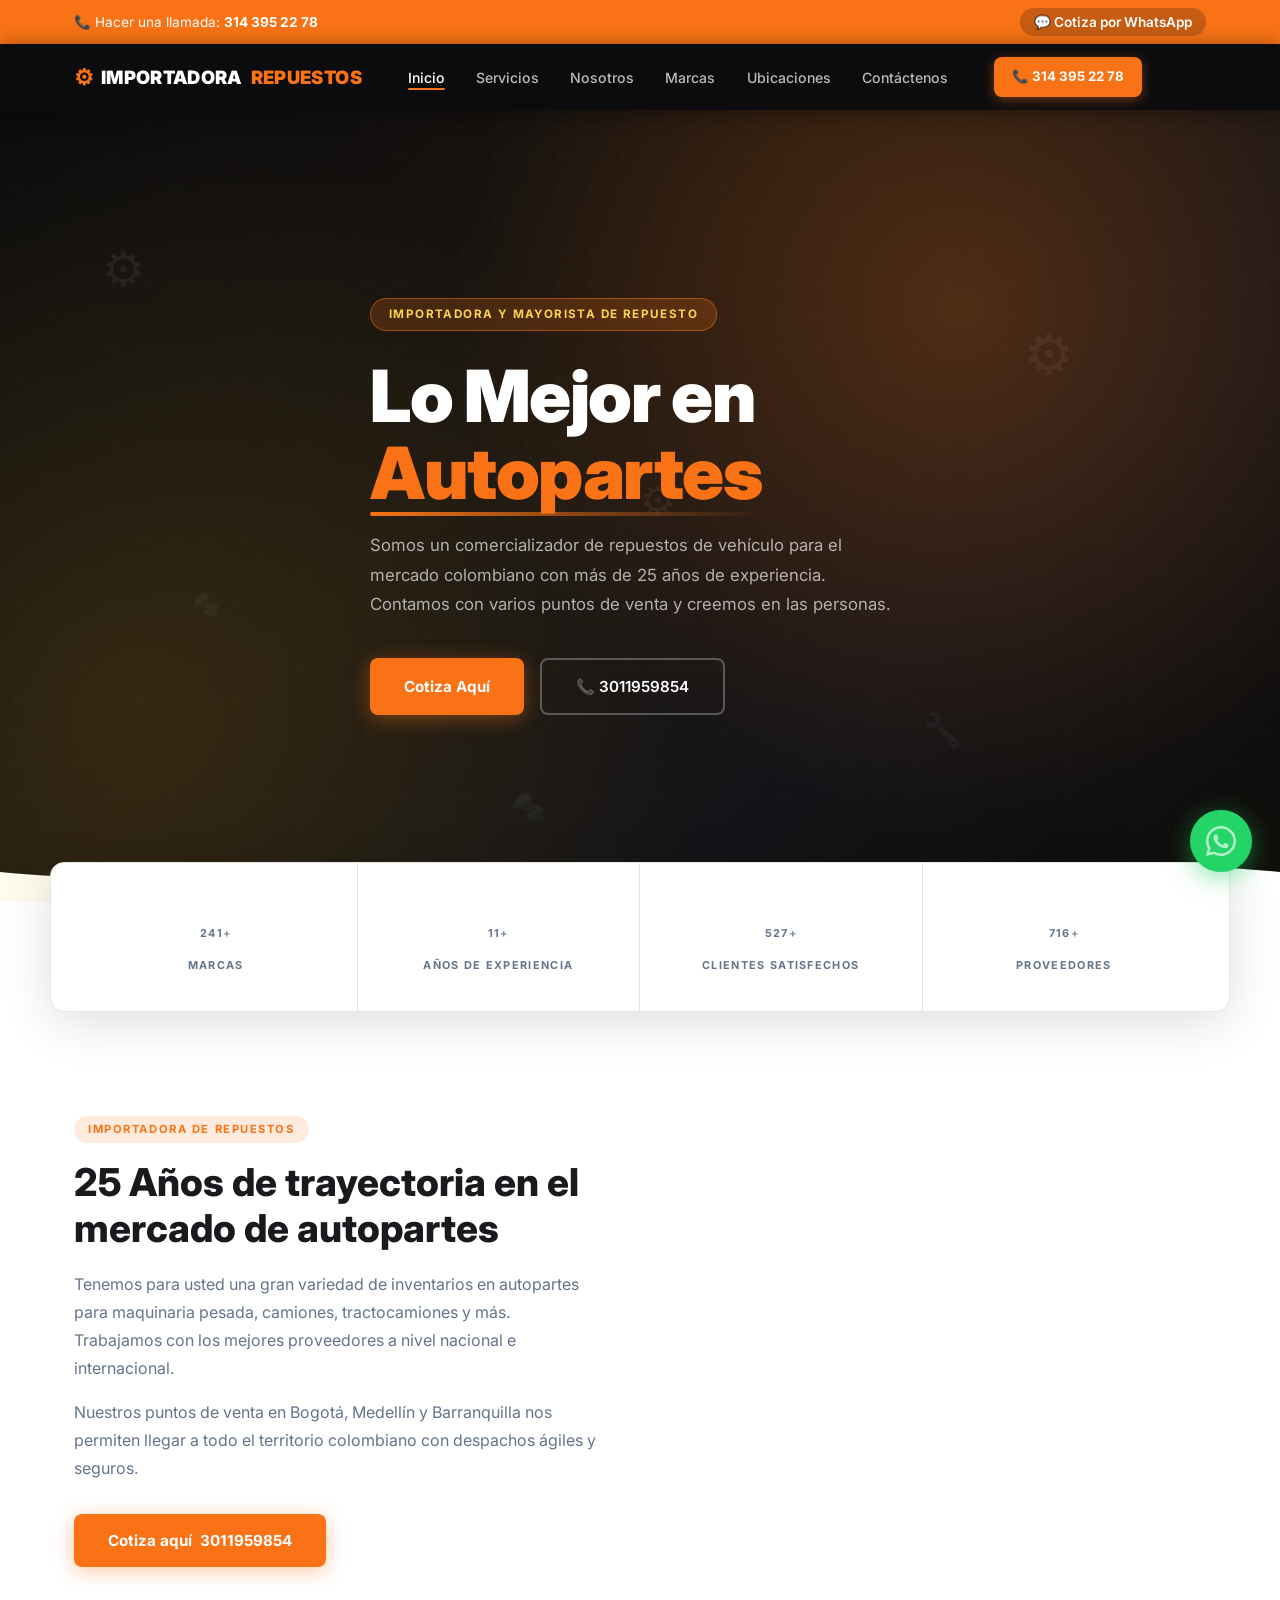
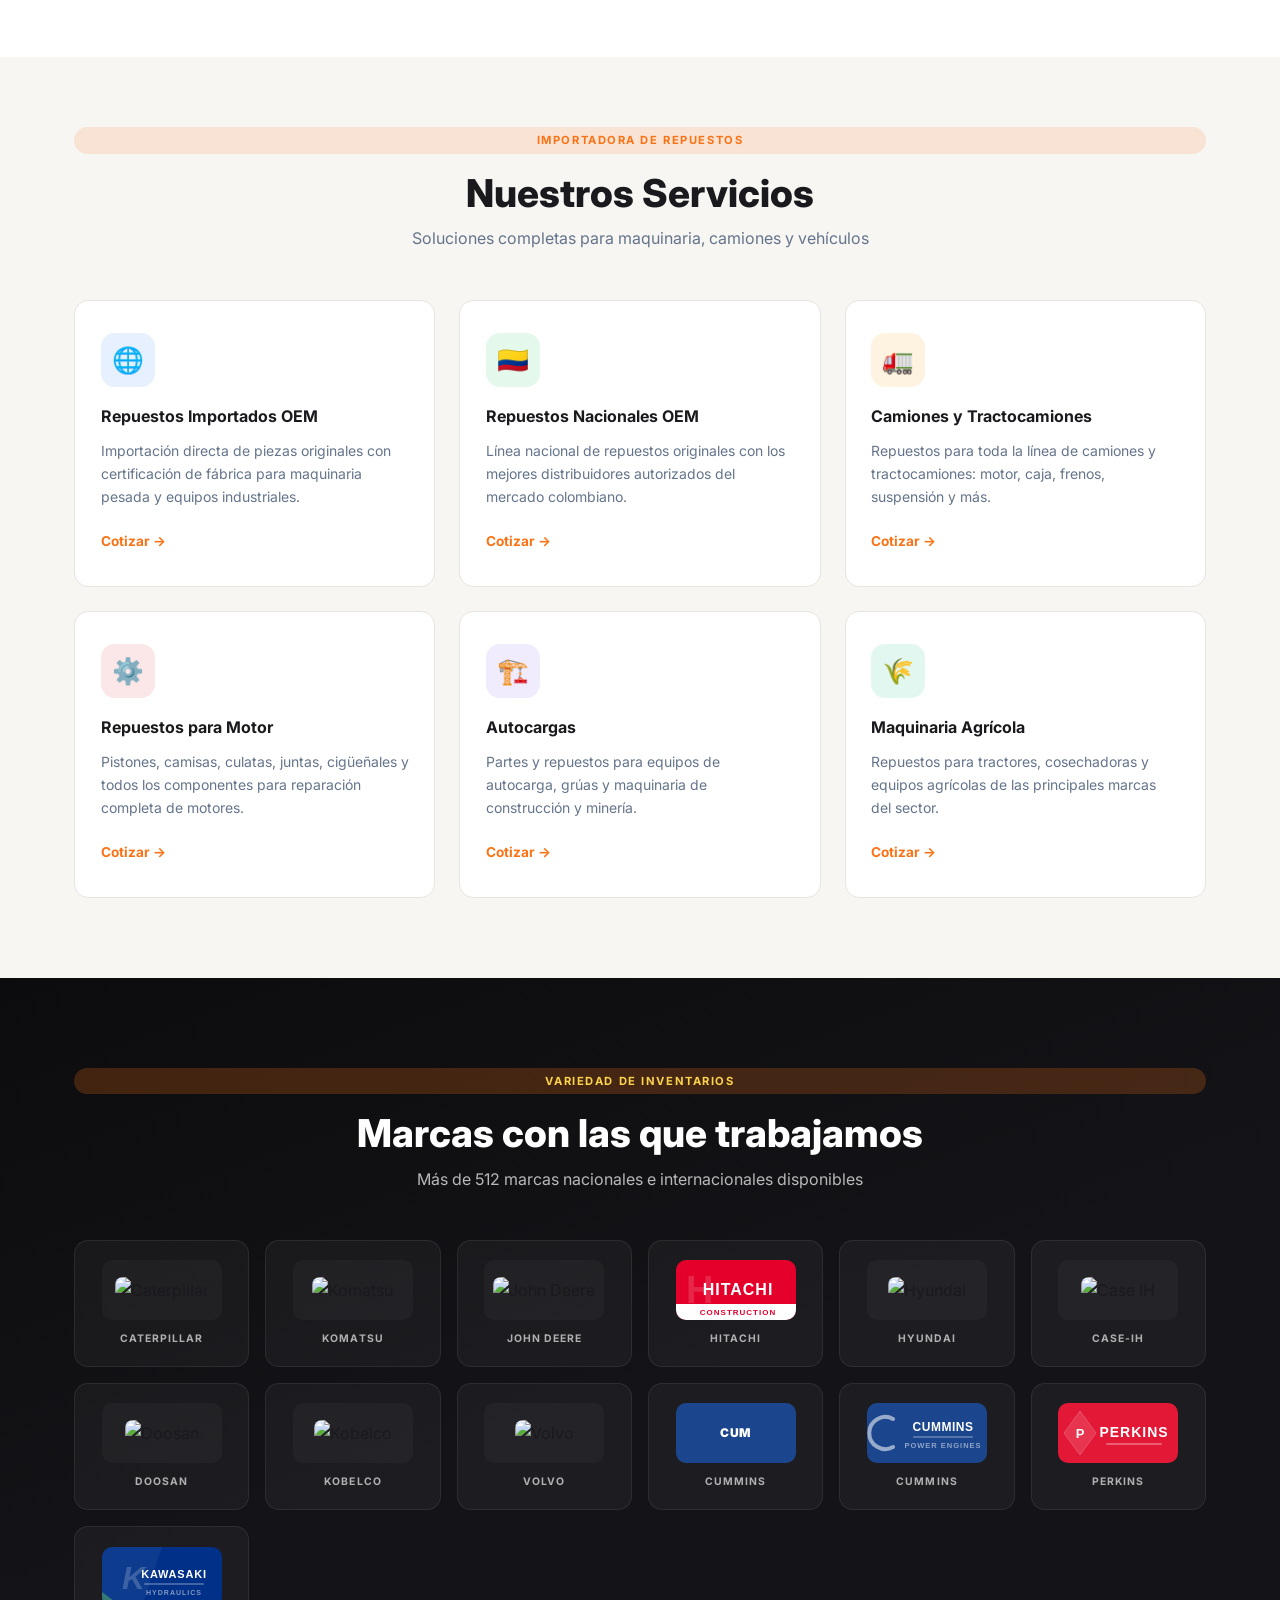
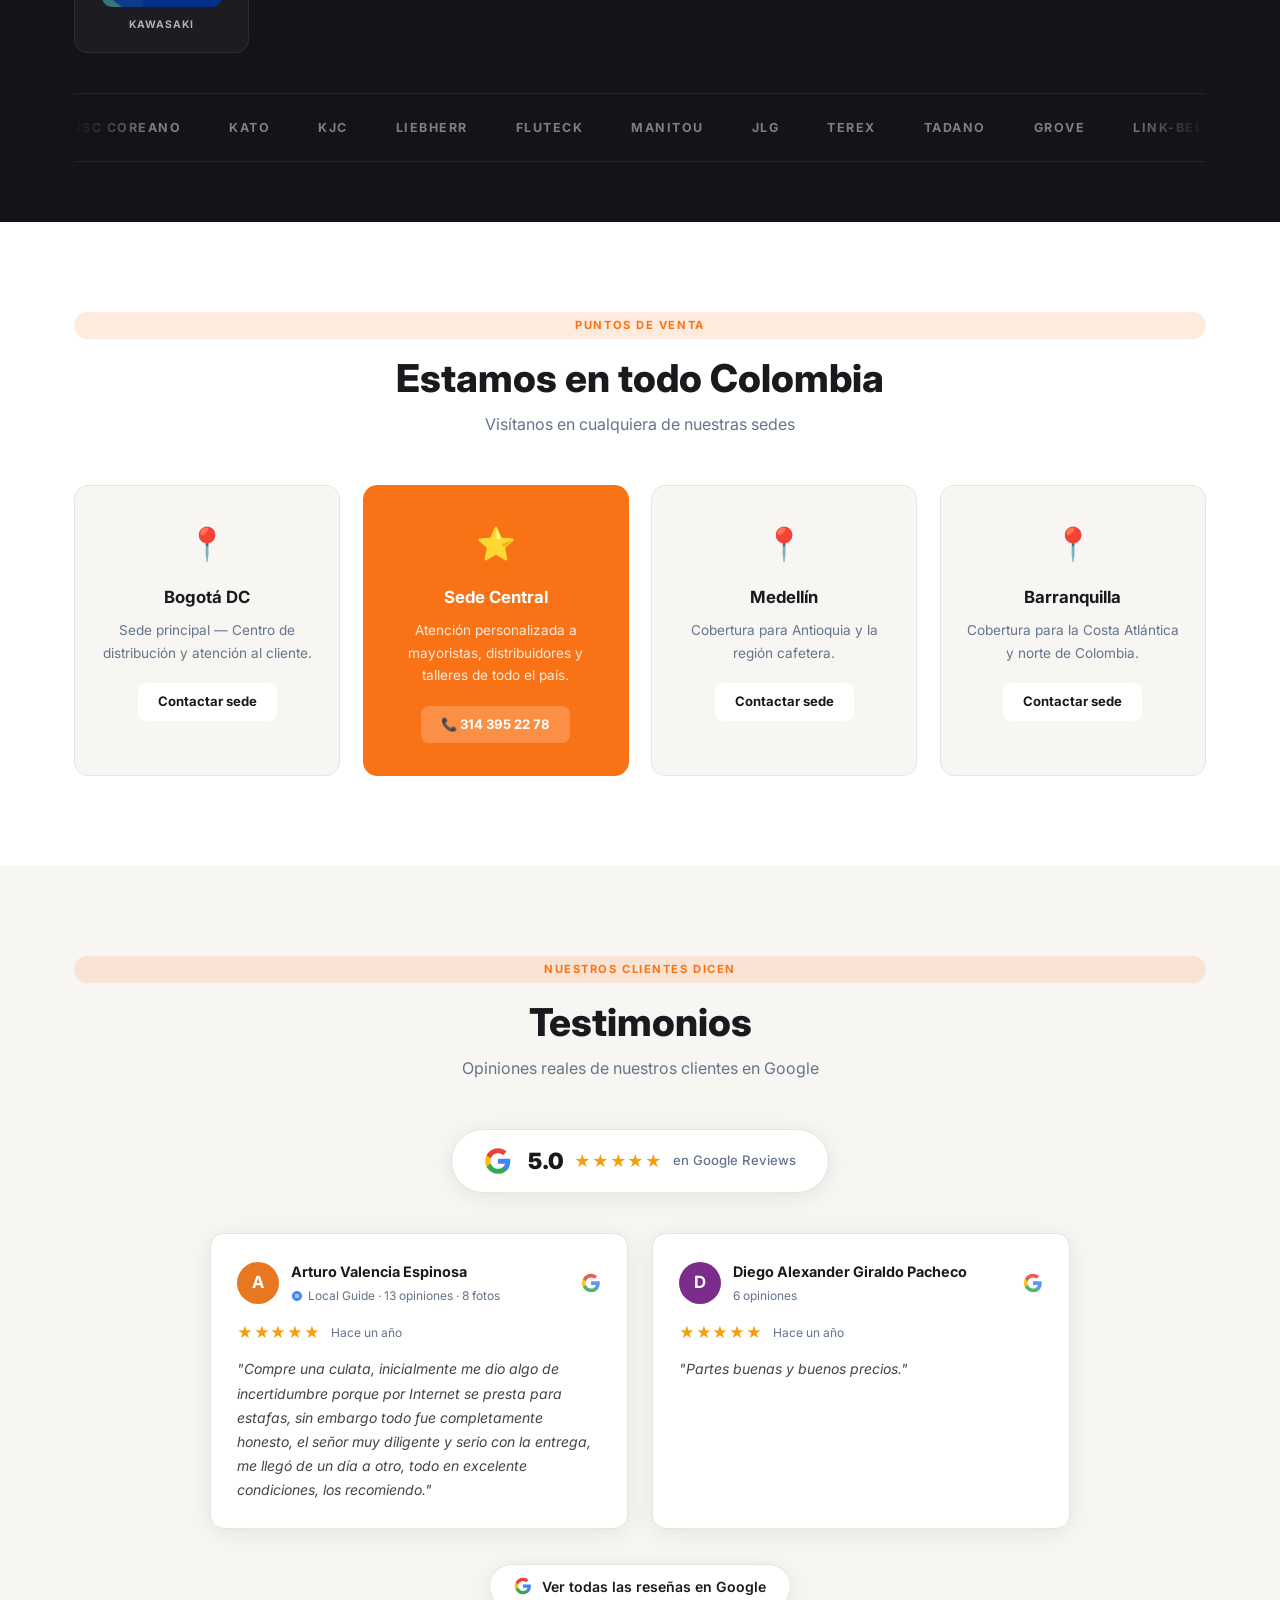
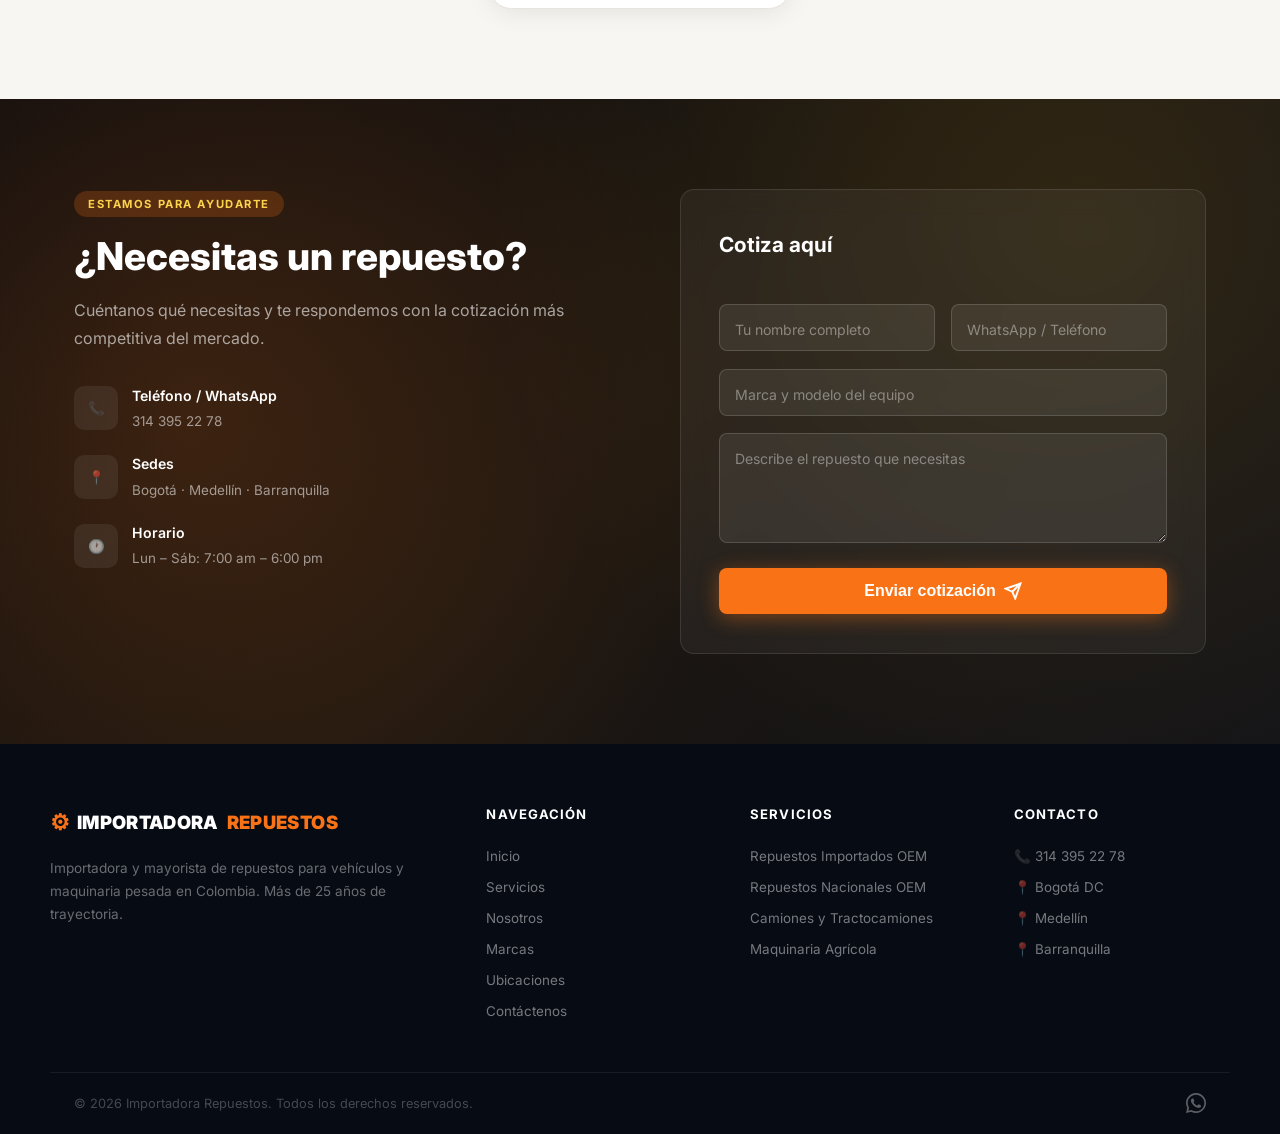
==== commit 4d02e74d: "Merge remote con testimonios reales" ====
--- a/index.html
+++ b/index.html
@@ -8,12 +8,10 @@
   <link rel="preconnect" href="https://fonts.googleapis.com" />
   <link href="https://fonts.googleapis.com/css2?family=Inter:wght@400;500;600;700;800;900&display=swap" rel="stylesheet" />
 </head>
-<body>
-
-  <!-- BARRA DE PROGRESO -->
+<body class="page-inicio">
+
   <div class="scroll-progress" id="scrollProgress"></div>
 
-  <!-- TOPBAR -->
   <div class="topbar">
     <div class="container topbar-inner">
       <span>📞 Hacer una llamada: <strong>314 395 22 78</strong></span>
@@ -21,20 +19,20 @@
     </div>
   </div>
 
-  <!-- NAVBAR -->
   <header class="navbar" id="navbar">
     <div class="container nav-inner">
-      <a href="#inicio" class="logo">
+      <a href="index.html" class="logo">
         <span class="logo-gear">⚙</span>
         IMPORTADORA<span class="logo-accent">REPUESTOS</span>
       </a>
       <nav>
         <ul class="nav-links" id="nav-links">
-          <li><a href="#inicio">Inicio</a></li>
-          <li><a href="#servicios">Servicios</a></li>
-          <li><a href="#nosotros">Nosotros</a></li>
-          <li><a href="#marcas">Marcas</a></li>
-          <li><a href="#contacto">Contáctenos</a></li>
+          <li><a href="index.html" class="active">Inicio</a></li>
+          <li><a href="servicios.html">Servicios</a></li>
+          <li><a href="nosotros.html">Nosotros</a></li>
+          <li><a href="marcas.html">Marcas</a></li>
+          <li><a href="ubicaciones.html">Ubicaciones</a></li>
+          <li><a href="contacto.html">Contáctenos</a></li>
         </ul>
       </nav>
       <a href="tel:3011959854" class="btn-nav">📞 314 395 22 78</a>
@@ -44,9 +42,7 @@
     </div>
   </header>
 
-  <!-- HERO -->
   <section class="hero" id="inicio">
-    <!-- Partículas decorativas -->
     <div class="hero-particles" aria-hidden="true">
       <span class="particle">⚙</span>
       <span class="particle">🔩</span>
@@ -71,7 +67,6 @@
     </div>
   </section>
 
-  <!-- STATS BAR -->
   <section class="stats-bar">
     <div class="container stats-grid">
       <div class="stat-item">
@@ -93,12 +88,11 @@
     </div>
   </section>
 
-  <!-- NOSOTROS -->
-  <section class="about" id="nosotros">
+  <section class="about about-teaser">
     <div class="container about-inner">
       <div class="about-text fade-in">
         <span class="section-label">IMPORTADORA DE REPUESTOS</span>
-        <h2>25 Años de trayectoria<br />en el mercado de autopartes</h2>
+        <h2>25 Años de trayectoria en el mercado de autopartes</h2>
         <p>Tenemos para usted una gran variedad de inventarios en autopartes para maquinaria pesada, camiones, tractocamiones y más. Trabajamos con los mejores proveedores a nivel nacional e internacional.</p>
         <p>Nuestros puntos de venta en Bogotá, Medellín y Barranquilla nos permiten llegar a todo el territorio colombiano con despachos ágiles y seguros.</p>
         <a href="#contacto" class="btn-primary">Cotiza aquí &nbsp;3011959854</a>
@@ -128,8 +122,7 @@
     </div>
   </section>
 
-  <!-- SERVICIOS -->
-  <section class="services" id="servicios">
+  <section class="services-preview" id="servicios-preview">
     <div class="container">
       <span class="section-label center fade-in">IMPORTADORA DE REPUESTOS</span>
       <h2 class="section-title fade-in">Nuestros Servicios</h2>
@@ -389,7 +382,6 @@
           </div>
           <p>"Compre una culata, inicialmente me dio algo de incertidumbre porque por Internet se presta para estafas, sin embargo todo fue completamente honesto, el señor muy diligente y serio con la entrega, me llegó de un día a otro, todo en excelente condiciones, los recomiendo."</p>
         </div>
-
         <div class="testimonial-card fade-in delay-1">
           <div class="testimonial-header">
             <div class="author-avatar av-purple">D</div>
@@ -410,7 +402,6 @@
           </div>
           <p>"Partes buenas y buenos precios."</p>
         </div>
-
       </div>
 
       <div class="google-cta fade-in">
@@ -500,7 +491,6 @@
     <span class="wsp-tooltip">¡Cotiza ahora!</span>
   </a>
 
-  <!-- FOOTER -->
   <footer class="footer">
     <div class="container footer-top">
       <div class="footer-col">
@@ -513,20 +503,21 @@
       <div class="footer-col">
         <h4>Navegación</h4>
         <ul>
-          <li><a href="#inicio">Inicio</a></li>
-          <li><a href="#servicios">Servicios</a></li>
-          <li><a href="#nosotros">Nosotros</a></li>
-          <li><a href="#marcas">Marcas</a></li>
-          <li><a href="#contacto">Contáctenos</a></li>
+          <li><a href="index.html">Inicio</a></li>
+          <li><a href="servicios.html">Servicios</a></li>
+          <li><a href="nosotros.html">Nosotros</a></li>
+          <li><a href="marcas.html">Marcas</a></li>
+          <li><a href="ubicaciones.html">Ubicaciones</a></li>
+          <li><a href="contacto.html">Contáctenos</a></li>
         </ul>
       </div>
       <div class="footer-col">
         <h4>Servicios</h4>
         <ul>
-          <li><a href="#servicios">Repuestos Importados OEM</a></li>
-          <li><a href="#servicios">Repuestos Nacionales OEM</a></li>
-          <li><a href="#servicios">Camiones y Tractocamiones</a></li>
-          <li><a href="#servicios">Maquinaria Agrícola</a></li>
+          <li><a href="servicios.html">Repuestos Importados OEM</a></li>
+          <li><a href="servicios.html">Repuestos Nacionales OEM</a></li>
+          <li><a href="servicios.html">Camiones y Tractocamiones</a></li>
+          <li><a href="servicios.html">Maquinaria Agrícola</a></li>
         </ul>
       </div>
       <div class="footer-col">
--- a/style.css
+++ b/style.css
@@ -5,16 +5,18 @@
 *, *::before, *::after { box-sizing: border-box; margin: 0; padding: 0; }
 
 :root {
-  --primary:   #e63946;
-  --primary-d: #c1121f;
-  --primary-l: rgba(230,57,70,.12);
-  --dark:      #0f1923;
-  --dark2:     #162030;
-  --mid:       #1e2d3d;
-  --light:     #f4f6f9;
-  --text:      #1a1a2e;
+  /* Paleta autopartes: naranja/ámbar + negro industrial */
+  --primary:   #f97316;
+  --primary-d: #ea580c;
+  --primary-l: rgba(249,115,22,.14);
+  --accent:    #fbbf24;
+  --dark:      #0c0c0e;
+  --dark2:     #141418;
+  --mid:       #1c1c22;
+  --light:     #f8f6f3;
+  --text:      #1a1a1e;
   --muted:     #64748b;
-  --border:    #e2e8f0;
+  --border:    #e8e4de;
   --radius:    14px;
   --radius-sm: 8px;
   --shadow:    0 4px 24px rgba(0,0,0,.08);
@@ -51,7 +53,7 @@
   margin-bottom: 1rem;
 }
 .section-label.center { display: block; text-align: center; }
-.section-label.light  { color: #ff8a93; background: rgba(230,57,70,.18); }
+.section-label.light  { color: #fcd34d; background: rgba(249,115,22,.22); }
 
 /* ============================================================
    SCROLL PROGRESS
@@ -61,7 +63,7 @@
   top: 0; left: 0;
   height: 3px;
   width: 0%;
-  background: linear-gradient(90deg, var(--primary), #ff6b6b);
+  background: linear-gradient(90deg, var(--primary), var(--accent));
   z-index: 9999;
   transition: width .1s linear;
 }
@@ -128,7 +130,7 @@
   transition: background var(--t), box-shadow var(--t);
 }
 .navbar.scrolled {
-  background: rgba(15,25,35,.97);
+  background: rgba(12,12,14,.97);
   box-shadow: 0 4px 30px rgba(0,0,0,.5);
   backdrop-filter: blur(12px);
 }
@@ -183,6 +185,8 @@
 }
 .nav-links a:hover { color: #fff; }
 .nav-links a:hover::after { transform: scaleX(1); }
+.nav-links a.active { color: #fff; }
+.nav-links a.active::after { transform: scaleX(1); }
 
 .btn-nav {
   background: var(--primary);
@@ -195,16 +199,16 @@
   white-space: nowrap;
   transition: background var(--t), transform var(--t), box-shadow var(--t);
   flex-shrink: 0;
-  box-shadow: 0 3px 12px rgba(230,57,70,.35);
-}
-.btn-nav:hover { background: var(--primary-d); transform: translateY(-1px); box-shadow: 0 6px 20px rgba(230,57,70,.45); }
+  box-shadow: 0 3px 12px rgba(249,115,22,.4);
+}
+.btn-nav:hover { background: var(--primary-d); transform: translateY(-1px); box-shadow: 0 6px 20px rgba(249,115,22,.5); }
 
 /* ============================================================
    HERO
    ============================================================ */
 .hero {
   position: relative;
-  background: linear-gradient(135deg, #0a1520 0%, var(--dark2) 55%, #0a2540 100%);
+  background: linear-gradient(135deg, #0c0c0e 0%, #1a1510 40%, var(--dark2) 70%, #0f0d0a 100%);
   color: #fff;
   padding: 110px 0 110px;
   overflow: hidden;
@@ -221,14 +225,14 @@
   background-size: 32px 32px;
   pointer-events: none;
 }
-/* Glows */
+/* Glows — tonos naranja/ámbar autopartes */
 .hero::after {
   content: '';
   position: absolute;
   inset: 0;
   background:
-    radial-gradient(circle at 75% 25%, rgba(230,57,70,.2) 0%, transparent 45%),
-    radial-gradient(circle at 10% 75%, rgba(0,100,200,.15) 0%, transparent 45%);
+    radial-gradient(circle at 75% 25%, rgba(249,115,22,.25) 0%, transparent 45%),
+    radial-gradient(circle at 10% 75%, rgba(251,191,36,.12) 0%, transparent 45%);
   pointer-events: none;
 }
 
@@ -257,9 +261,9 @@
 
 .hero-badge {
   display: inline-block;
-  background: rgba(230,57,70,.15);
-  border: 1px solid rgba(230,57,70,.4);
-  color: #ff8a93;
+  background: rgba(249,115,22,.2);
+  border: 1px solid rgba(249,115,22,.5);
+  color: #fcd34d;
   padding: 6px 18px;
   border-radius: 50px;
   font-size: .73rem;
@@ -311,9 +315,9 @@
   display: inline-flex;
   align-items: center;
   gap: .5rem;
-  box-shadow: 0 4px 20px rgba(230,57,70,.35);
-}
-.btn-primary:hover { background: var(--primary-d); transform: translateY(-2px); box-shadow: 0 8px 28px rgba(230,57,70,.5); }
+  box-shadow: 0 4px 20px rgba(249,115,22,.4);
+}
+.btn-primary:hover { background: var(--primary-d); transform: translateY(-2px); box-shadow: 0 8px 28px rgba(249,115,22,.55); }
 
 .btn-outline {
   border: 2px solid rgba(255,255,255,.28);
@@ -329,6 +333,8 @@
   gap: .5rem;
 }
 .btn-outline:hover { border-color: rgba(255,255,255,.7); background: rgba(255,255,255,.07); }
+.btn-outline-dark { border-color: var(--primary); color: var(--text); }
+.btn-outline-dark:hover { border-color: var(--primary-d); background: var(--primary-l); color: var(--text); }
 
 /* Ola inferior del hero */
 .hero-wave {
@@ -337,6 +343,22 @@
   line-height: 0;
 }
 .hero-wave svg { width: 100%; height: 60px; display: block; }
+
+/* Hero para páginas internas */
+.page-hero {
+  background: linear-gradient(135deg, #0c0c0e 0%, #1a1510 50%, var(--dark2) 100%);
+  color: #fff;
+  padding: 80px 0 60px;
+  text-align: center;
+}
+.page-hero .section-label.light { display: inline-block; }
+.page-title {
+  font-size: clamp(1.8rem, 4vw, 2.6rem);
+  font-weight: 800;
+  color: #fff;
+  margin-bottom: 0.5rem;
+}
+.page-hero .section-sub { margin-bottom: 0; }
 
 /* ============================================================
    STATS BAR
@@ -369,7 +391,7 @@
   transform: scaleX(0);
   transition: transform var(--t);
 }
-.stat-item:hover { background: #fdf1f2; }
+.stat-item:hover { background: #fff8f0; }
 .stat-item:hover::before { transform: scaleX(1); }
 .stat-item:last-child { border-right: none; }
 
@@ -394,6 +416,92 @@
    NOSOTROS
    ============================================================ */
 .about { padding: 30px 0 90px; background: #fff; }
+.about-teaser .about-cards { display: none; }
+
+/* Sección Nuestros Servicios (inicio) */
+.services-preview {
+  padding: 70px 0 80px;
+  background: var(--light);
+}
+.services-preview-header {
+  display: flex;
+  align-items: flex-end;
+  justify-content: space-between;
+  gap: 1.5rem;
+  flex-wrap: wrap;
+  margin-bottom: 2.5rem;
+}
+.services-preview-heading .section-label {
+  margin-bottom: 0.4rem;
+}
+.services-preview-title {
+  font-size: clamp(1.6rem, 3.5vw, 2.2rem);
+  font-weight: 800;
+  color: var(--dark);
+  margin: 0;
+  line-height: 1.2;
+}
+.services-preview-link {
+  font-size: .95rem;
+  font-weight: 600;
+  color: var(--muted);
+  text-decoration: none;
+  white-space: nowrap;
+  transition: color .2s;
+}
+.services-preview-link:hover {
+  color: var(--primary);
+}
+.services-preview-grid {
+  display: grid;
+  grid-template-columns: repeat(3, 1fr);
+  gap: 1.5rem;
+}
+.service-preview-card {
+  display: block;
+  background: #fff;
+  border-radius: var(--radius);
+  overflow: hidden;
+  border: 1px solid var(--border);
+  text-decoration: none;
+  transition: transform var(--t), box-shadow var(--t);
+}
+.service-preview-card:hover {
+  transform: translateY(-4px);
+  box-shadow: var(--shadow-md);
+}
+.service-preview-img {
+  width: 100%;
+  aspect-ratio: 4/3;
+  overflow: hidden;
+  background: #f0eeeb;
+}
+.service-preview-img img {
+  width: 100%;
+  height: 100%;
+  object-fit: cover;
+  display: block;
+  transition: transform .35s ease;
+}
+.service-preview-card:hover .service-preview-img img {
+  transform: scale(1.04);
+}
+.service-preview-label {
+  display: block;
+  padding: 1.1rem 1rem;
+  font-size: .95rem;
+  font-weight: 700;
+  color: var(--text);
+  text-align: center;
+  line-height: 1.3;
+}
+@media (max-width: 1024px) {
+  .services-preview-grid { grid-template-columns: repeat(2, 1fr); }
+}
+@media (max-width: 768px) {
+  .services-preview-header { flex-direction: column; align-items: flex-start; margin-bottom: 1.8rem; }
+  .services-preview-grid { grid-template-columns: 1fr; max-width: 420px; margin: 0 auto; }
+}
 .about-inner { display: grid; grid-template-columns: 1fr 1fr; gap: 5rem; align-items: center; }
 .about-text .section-label { margin-bottom: 1rem; }
 .about-text h2 { font-size: clamp(1.8rem, 3vw, 2.6rem); font-weight: 800; line-height: 1.2; margin-bottom: 1.2rem; }
@@ -460,11 +568,60 @@
 .service-link    { color: var(--primary); font-weight: 700; font-size: .85rem; text-decoration: none; }
 .service-link:hover { text-decoration: underline; }
 
+/* Servicios con imagen (estilo catálogo) */
+.services-grid-images { gap: 1.8rem; }
+.service-card-image {
+  padding: 0;
+  overflow: hidden;
+  display: flex;
+  flex-direction: column;
+}
+.service-card-image::before { display: none; }
+.service-card-img-wrap {
+  width: 100%;
+  aspect-ratio: 4/3;
+  overflow: hidden;
+  background: #f5f5f3;
+}
+.service-card-img-wrap img {
+  width: 100%;
+  height: 100%;
+  object-fit: cover;
+  display: block;
+  transition: transform .4s ease;
+}
+.service-card-image:hover .service-card-img-wrap img {
+  transform: scale(1.03);
+}
+.service-card-image .service-card-body {
+  padding: 1.5rem 1.6rem 1.8rem;
+  flex: 1;
+  display: flex;
+  flex-direction: column;
+}
+.service-card-image h3 {
+  font-size: 1.05rem;
+  font-weight: 800;
+  color: var(--text);
+  margin-bottom: .6rem;
+  line-height: 1.25;
+}
+.service-card-image .service-desc-list {
+  font-size: .84rem;
+  color: var(--muted);
+  line-height: 1.6;
+  margin-bottom: 1rem;
+  flex: 1;
+}
+.service-card-image .service-link {
+  margin-top: auto;
+}
+
 /* ============================================================
    MARCAS — Grid de logos
    ============================================================ */
 .brands {
-  background: linear-gradient(160deg, #0a1520 0%, var(--dark2) 100%);
+  background: linear-gradient(160deg, #0c0c0e 0%, #141418 50%, var(--dark2) 100%);
   padding: 90px 0 60px;
 }
 .brands-logo-grid {
@@ -494,34 +651,40 @@
 }
 
 .brand-logo-img {
-  width: 110px;
-  height: 55px;
+  width: 120px;
+  height: 60px;
+  min-height: 60px;
   display: flex;
   align-items: center;
   justify-content: center;
   border-radius: 10px;
   overflow: hidden;
+  background: rgba(255,255,255,.03);
 }
 .brand-logo-img img {
-  width: 100%;
-  height: 100%;
-  object-fit: cover;
-  border-radius: 10px;
+  max-width: 100%;
+  max-height: 100%;
+  width: auto;
+  height: auto;
+  object-fit: contain;
+  border-radius: 8px;
   transition: transform var(--t);
+  display: block;
 }
 .brand-card:hover .brand-logo-img img { transform: scale(1.05); }
-.brand-abbr {
-  font-size: .95rem;
+.brand-logo-img .brand-abbr {
+  font-size: .75rem;
   font-weight: 900;
-  color: var(--bc, #fff);
+  color: var(--bt, #fff);
   letter-spacing: .04em;
   display: flex;
   align-items: center;
   justify-content: center;
   width: 100%;
   height: 100%;
-  background: var(--bc, #333);
-  border-radius: 6px;
+  min-height: 60px;
+  background: var(--bc, #2a2a2e);
+  border-radius: 8px;
 }
 
 .brand-name {
@@ -549,8 +712,8 @@
   width: 80px;
   z-index: 1;
 }
-.brands-marquee-wrap::before { left: 0; background: linear-gradient(to right, #162030, transparent); }
-.brands-marquee-wrap::after  { right: 0; background: linear-gradient(to left, #162030, transparent); }
+.brands-marquee-wrap::before { left: 0; background: linear-gradient(to right, #141418, transparent); }
+.brands-marquee-wrap::after  { right: 0; background: linear-gradient(to left, #141418, transparent); }
 
 .brands-marquee { display: flex; width: 100%; }
 .marquee-track {
@@ -614,6 +777,68 @@
 .location-btn:hover { background: #eee; transform: translateY(-1px); }
 .featured-location .location-btn { background: rgba(255,255,255,.2); color: #fff; }
 .featured-location .location-btn:hover { background: rgba(255,255,255,.32); }
+.location-address {
+  font-size: .85rem;
+  color: var(--muted);
+  margin-bottom: .8rem;
+  line-height: 1.5;
+}
+.location-address strong { color: var(--text); }
+.location-address a {
+  color: var(--primary);
+  text-decoration: none;
+  font-weight: 600;
+}
+.location-address a:hover { text-decoration: underline; }
+.location-card .location-btn + .location-btn { margin-top: .5rem; }
+.location-btn-secondary {
+  display: inline-block;
+  margin-left: 0;
+  background: transparent;
+  border: 2px solid var(--border);
+  color: var(--text);
+}
+.location-btn-secondary:hover { background: var(--light); border-color: var(--primary); }
+
+/* Mapa embebido */
+.map-section {
+  margin-top: 4rem;
+  padding-top: 3rem;
+  border-top: 1px solid var(--border);
+}
+.map-section-title {
+  font-size: 1.35rem;
+  font-weight: 800;
+  text-align: center;
+  margin-bottom: .5rem;
+}
+.map-section-address {
+  text-align: center;
+  color: var(--muted);
+  font-size: .9rem;
+  margin-bottom: 1.5rem;
+}
+.map-section-address a {
+  color: var(--primary);
+  font-weight: 600;
+  text-decoration: none;
+}
+.map-section-address a:hover { text-decoration: underline; }
+.map-wrap {
+  border-radius: var(--radius);
+  overflow: hidden;
+  box-shadow: var(--shadow-md);
+  border: 1px solid var(--border);
+  aspect-ratio: 16/9;
+  max-width: 900px;
+  margin: 0 auto;
+}
+.map-wrap iframe {
+  width: 100%;
+  height: 100%;
+  display: block;
+  border: 0;
+}
 
 /* ============================================================
    TESTIMONIOS
@@ -743,7 +968,7 @@
    CONTACTO
    ============================================================ */
 .contact {
-  background: linear-gradient(135deg, #0a1520 0%, #0a2540 100%);
+  background: linear-gradient(135deg, #0c0c0e 0%, #1a1510 50%, #141418 100%);
   padding: 90px 0;
   position: relative;
   overflow: hidden;
@@ -752,8 +977,8 @@
   content: '';
   position: absolute; inset: 0;
   background:
-    radial-gradient(circle at 15% 50%, rgba(230,57,70,.14) 0%, transparent 50%),
-    radial-gradient(circle at 85% 20%, rgba(0,100,200,.1) 0%, transparent 50%);
+    radial-gradient(circle at 15% 50%, rgba(249,115,22,.18) 0%, transparent 50%),
+    radial-gradient(circle at 85% 20%, rgba(251,191,36,.1) 0%, transparent 50%);
   pointer-events: none;
 }
 .contact-inner {
@@ -778,6 +1003,17 @@
 }
 .contact-detail-item strong { display: block; color: #fff; font-size: .88rem; font-weight: 600; }
 .contact-detail-item span  { color: rgba(255,255,255,.55); font-size: .84rem; }
+.contact-detail-item a.contact-link {
+  color: rgba(255,255,255,.7);
+  font-size: .84rem;
+  text-decoration: none;
+  border-bottom: 1px solid rgba(255,255,255,.25);
+  transition: color .2s, border-color .2s;
+}
+.contact-detail-item a.contact-link:hover {
+  color: var(--accent);
+  border-bottom-color: var(--accent);
+}
 
 .contact-form-wrap {
   background: rgba(255,255,255,.05);
@@ -826,7 +1062,7 @@
 .form-group textarea:not(:placeholder-shown) ~ label {
   top: 6px;
   font-size: .72rem;
-  color: #ff8a93;
+  color: #fcd34d;
 }
 
 .btn-full { width: 100%; justify-content: center; font-size: 1rem; padding: 14px; }
@@ -966,7 +1202,7 @@
   .nav-links {
     display: none;
     position: absolute; top: 66px; left: 0; right: 0;
-    background: rgba(15,25,35,.98);
+    background: rgba(12,12,14,.98);
     flex-direction: column; align-items: stretch; gap: 0;
     padding: .5rem 0;
     box-shadow: 0 12px 28px rgba(0,0,0,.5);
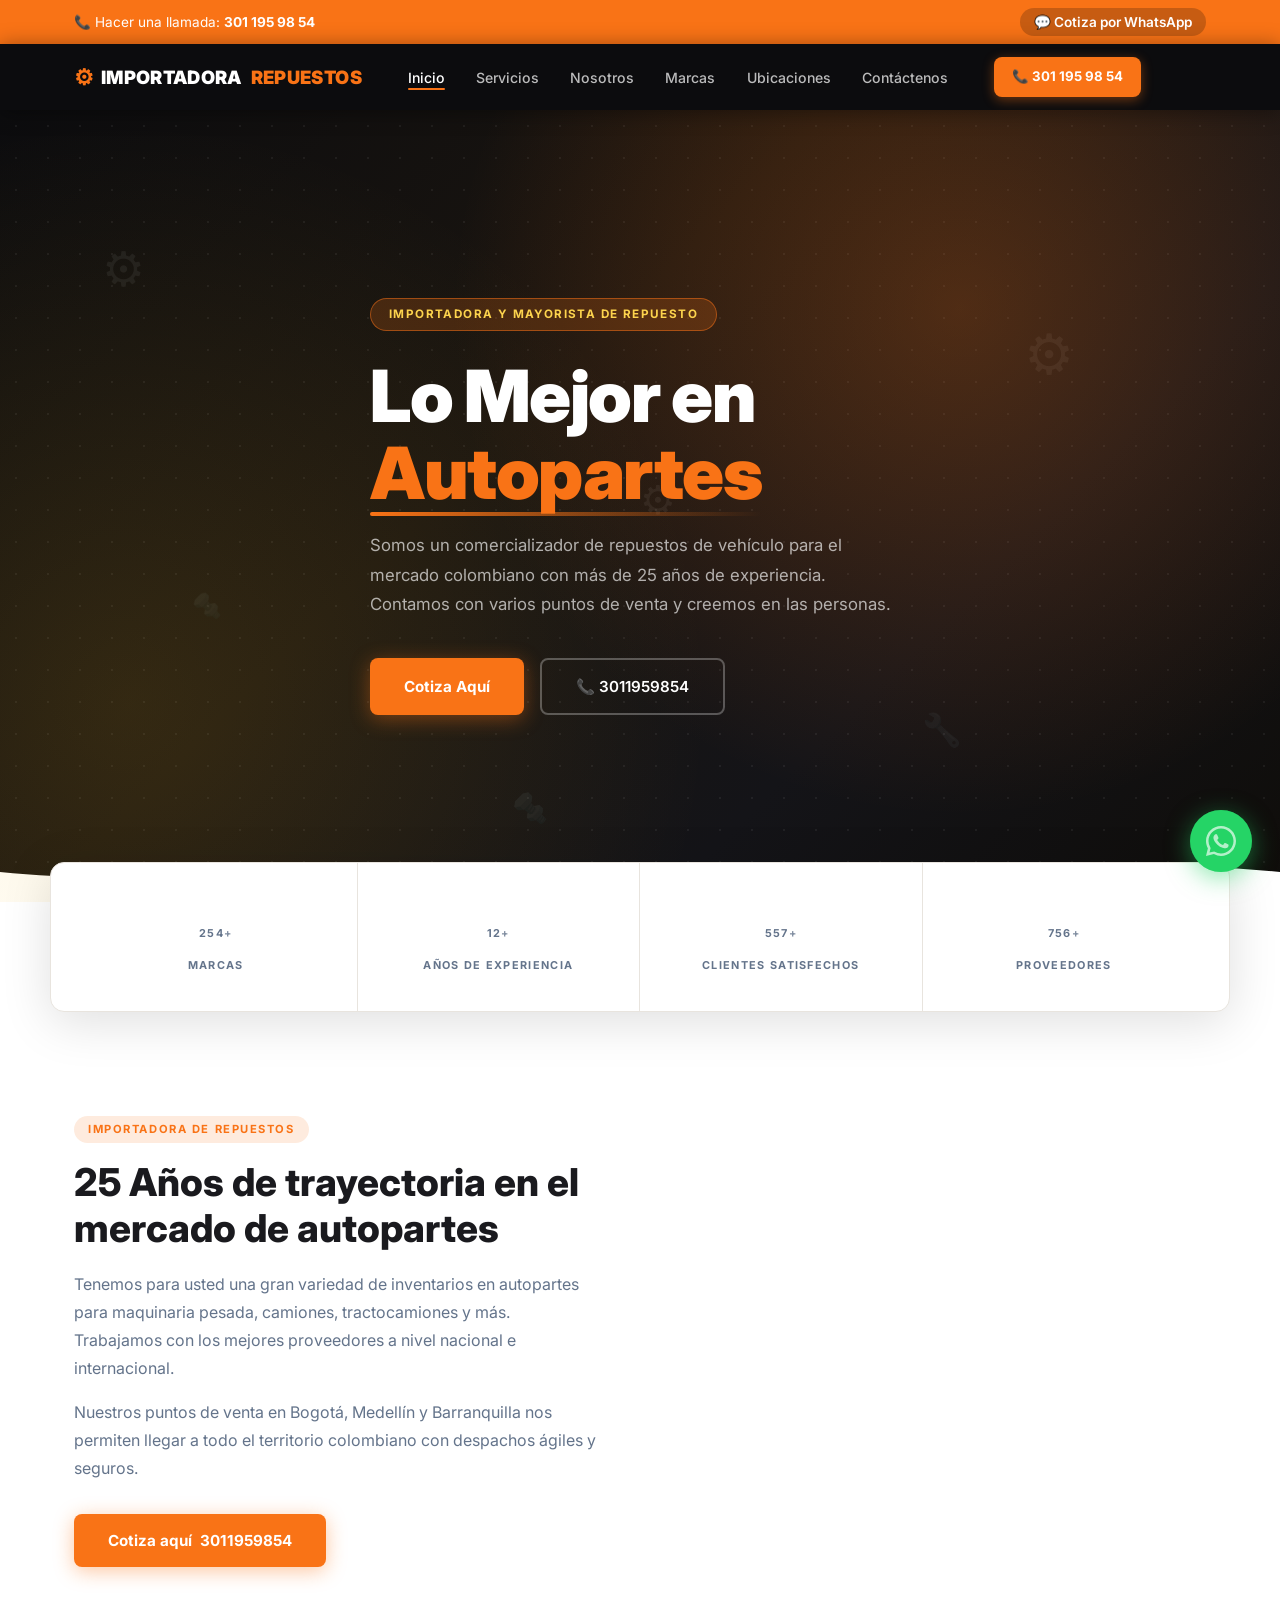
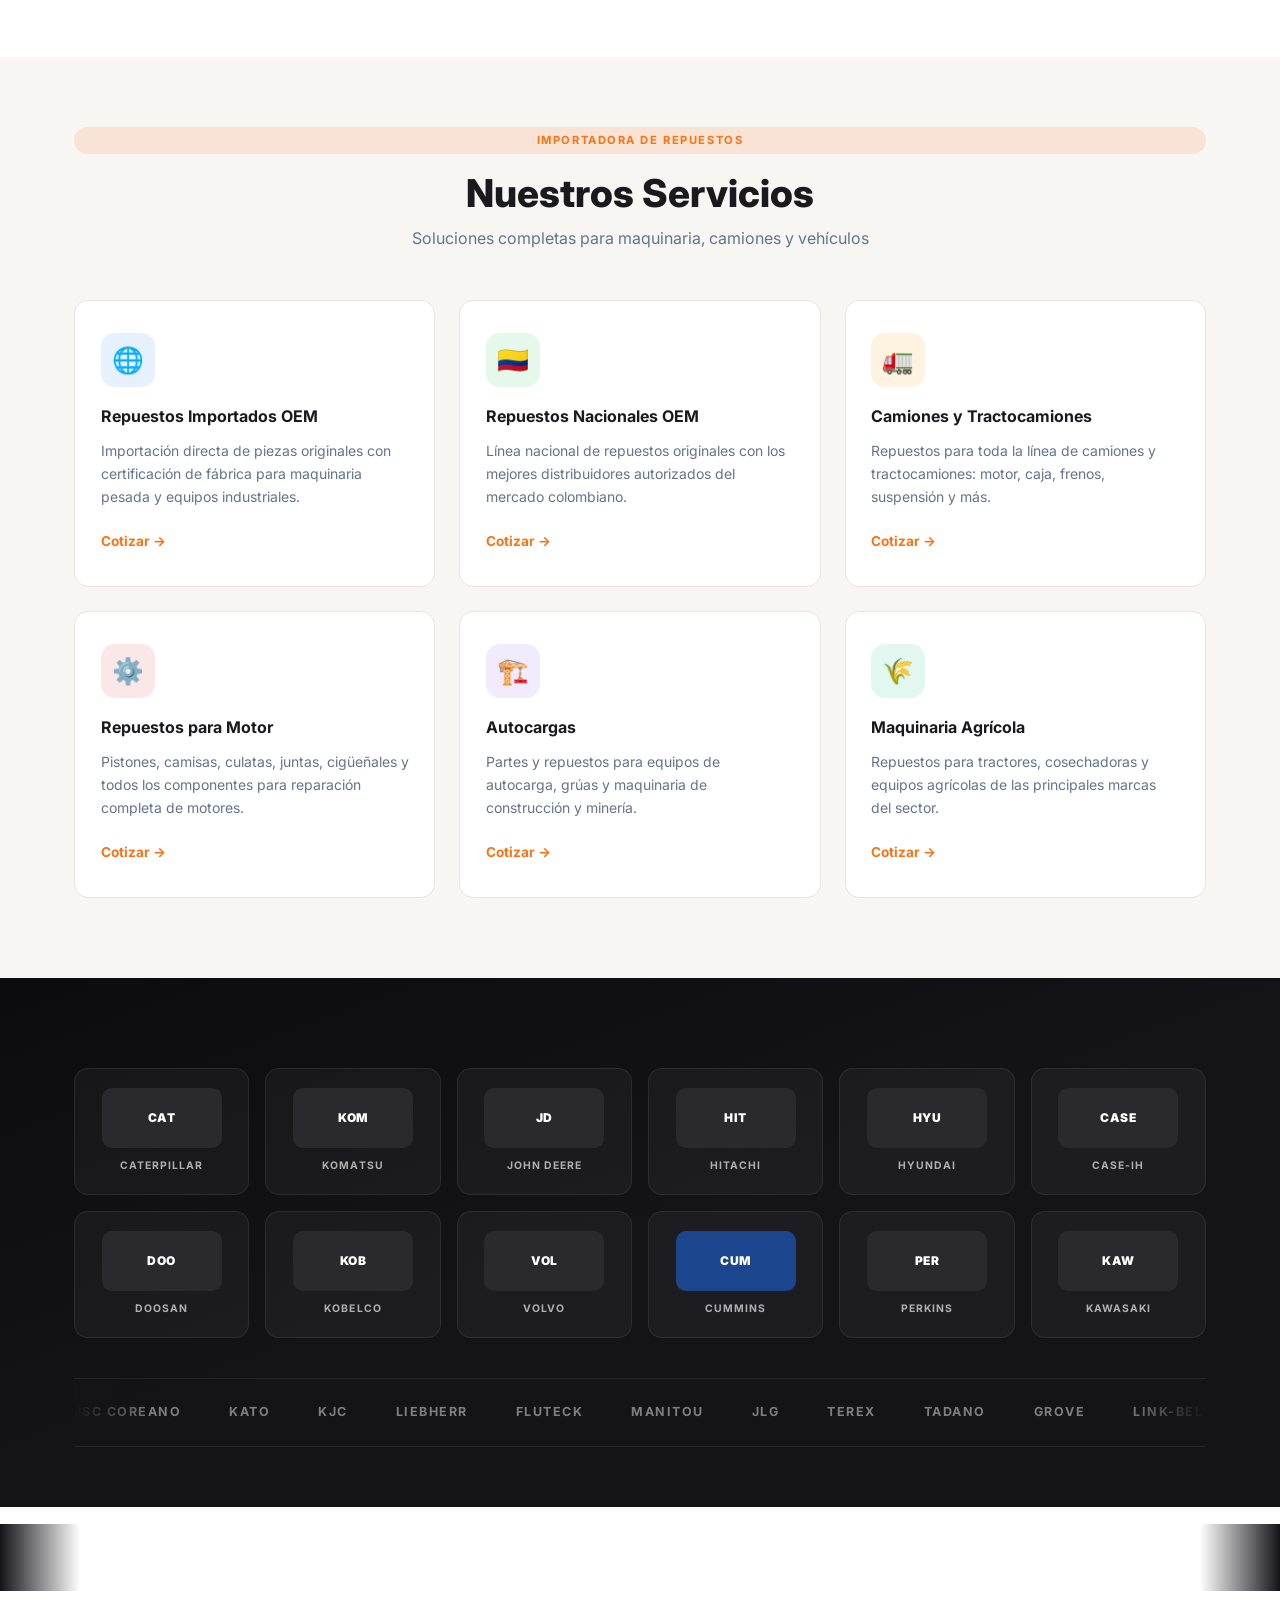
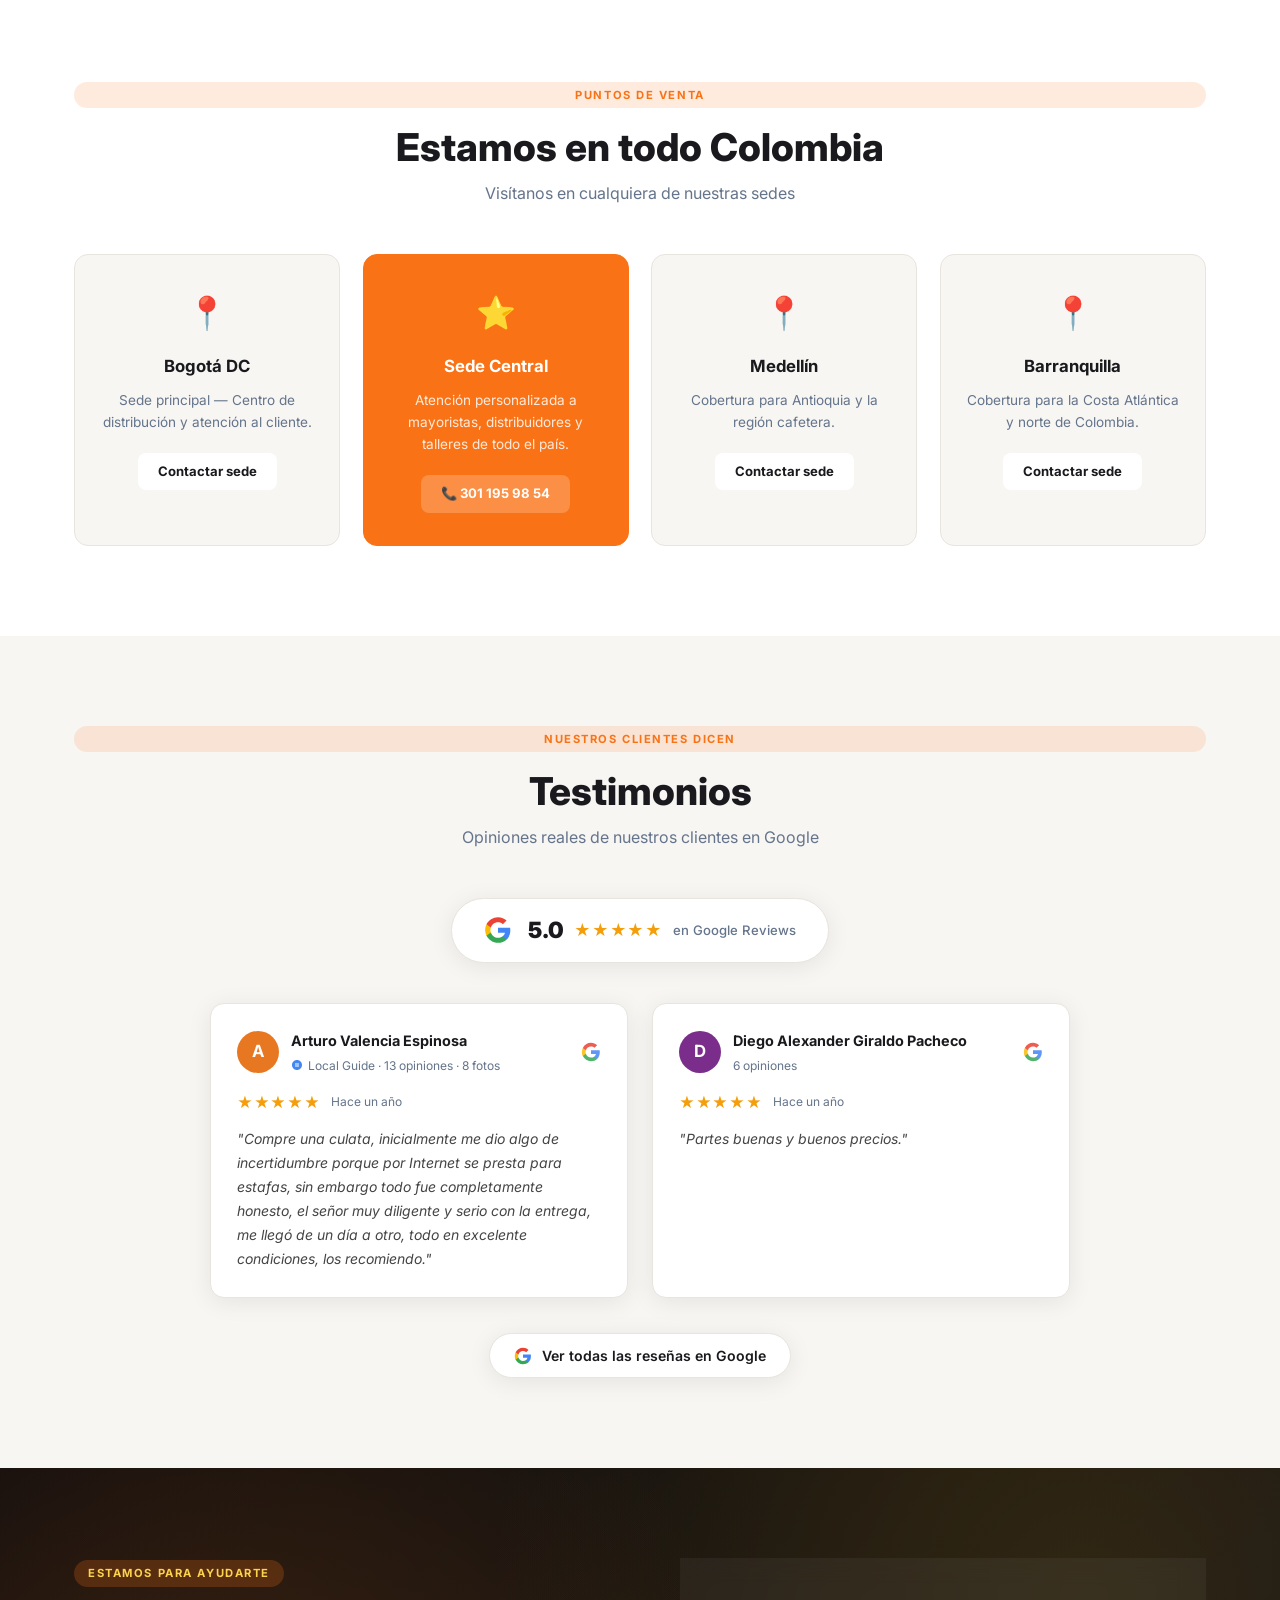
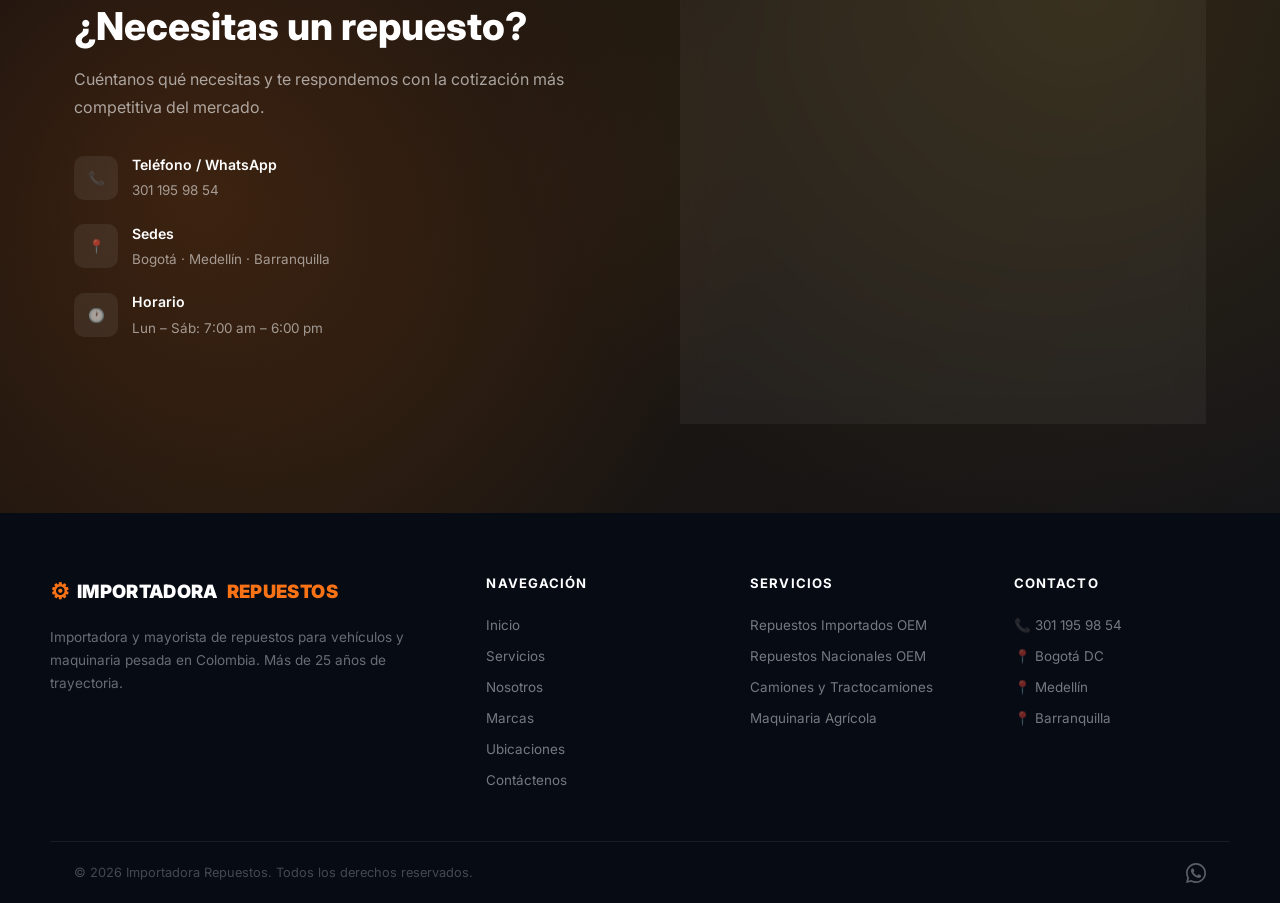
==== commit a2418a69: "mejorar img Made-with: Cursor" ====
--- a/index.html
+++ b/index.html
@@ -14,7 +14,7 @@
 
   <div class="topbar">
     <div class="container topbar-inner">
-      <span>📞 Hacer una llamada: <strong>314 395 22 78</strong></span>
+      <span>📞 Hacer una llamada: <strong>301 195 98 54</strong></span>
       <a href="https://wa.me/573011959854?text=Hola%21%20Quiero%20cotizar%20un%20repuesto." target="_blank" class="topbar-wsp">💬 Cotiza por WhatsApp</a>
     </div>
   </div>
@@ -35,7 +35,7 @@
           <li><a href="contacto.html">Contáctenos</a></li>
         </ul>
       </nav>
-      <a href="tel:3011959854" class="btn-nav">📞 314 395 22 78</a>
+      <a href="tel:3011959854" class="btn-nav">📞 301 195 98 54</a>
       <button class="hamburger" id="hamburger" aria-label="Menú">
         <span></span><span></span><span></span>
       </button>
@@ -176,107 +176,108 @@
   </section>
 
   <!-- MARCAS -->
-  <section class="brands" id="marcas">
+  <section class="brands">
     <div class="container">
-      <span class="section-label center light fade-in">VARIEDAD DE INVENTARIOS</span>
-      <h2 class="section-title white fade-in">Marcas con las que trabajamos</h2>
-      <p class="section-sub white fade-in">Más de 512 marcas nacionales e internacionales disponibles</p>
-
       <div class="brands-logo-grid">
-
         <div class="brand-card fade-in delay-0">
           <div class="brand-logo-img">
-            <img src="logos/caterpillar.svg" alt="Caterpillar">
+            <img src="https://upload.wikimedia.org/wikipedia/commons/d/d0/Caterpillar_logo.svg" alt="Caterpillar" loading="lazy" decoding="async"
+              onerror="this.parentElement.innerHTML='<span class=\'brand-abbr\'>CAT</span>'">
           </div>
           <span class="brand-name">CATERPILLAR</span>
         </div>
-
         <div class="brand-card fade-in delay-1">
           <div class="brand-logo-img">
-            <img src="logos/komatsu.svg" alt="Komatsu">
+            <img src="https://upload.wikimedia.org/wikipedia/commons/b/b7/Komatsu_company_logos.svg" alt="Komatsu" loading="lazy" decoding="async"
+              onerror="this.parentElement.innerHTML='<span class=\'brand-abbr\'>KOM</span>'">
           </div>
           <span class="brand-name">KOMATSU</span>
         </div>
-
         <div class="brand-card fade-in delay-2">
           <div class="brand-logo-img">
-            <img src="logos/johndeere.svg" alt="John Deere">
+            <img src="https://upload.wikimedia.org/wikipedia/en/c/cf/John_Deere_logo.svg" alt="John Deere" loading="lazy" decoding="async"
+              onerror="this.parentElement.innerHTML='<span class=\'brand-abbr\'>JD</span>'">
           </div>
           <span class="brand-name">JOHN DEERE</span>
         </div>
-
         <div class="brand-card fade-in delay-3">
           <div class="brand-logo-img">
-            <img src="logos/hitachi.svg" alt="Hitachi">
+            <img src="https://upload.wikimedia.org/wikipedia/commons/7/76/Hitachi_Group_Logo.svg" alt="Hitachi" loading="lazy" decoding="async"
+              onerror="this.parentElement.innerHTML='<span class=\'brand-abbr\'>HIT</span>'">
           </div>
           <span class="brand-name">HITACHI</span>
         </div>
-
         <div class="brand-card fade-in delay-0">
           <div class="brand-logo-img">
-            <img src="logos/hyundai.svg" alt="Hyundai">
+            <img src="https://upload.wikimedia.org/wikipedia/commons/7/78/Hyundai_Motor_Group_CI.svg" alt="Hyundai" loading="lazy" decoding="async"
+              onerror="this.parentElement.innerHTML='<span class=\'brand-abbr\'>HYU</span>'">
           </div>
           <span class="brand-name">HYUNDAI</span>
         </div>
-
         <div class="brand-card fade-in delay-1">
           <div class="brand-logo-img">
-            <img src="logos/caseih.svg" alt="Case IH">
+            <img src="https://upload.wikimedia.org/wikipedia/commons/a/af/Case_IH_logo.png" alt="Case IH" loading="lazy" decoding="async"
+              onerror="this.parentElement.innerHTML='<span class=\'brand-abbr\'>CASE</span>'">
           </div>
           <span class="brand-name">CASE-IH</span>
         </div>
-
         <div class="brand-card fade-in delay-2">
           <div class="brand-logo-img">
-            <img src="logos/doosan.svg" alt="Doosan">
+            <img src="https://upload.wikimedia.org/wikipedia/commons/3/35/Doosan_logo_%28en%29.png" alt="Doosan" loading="lazy" decoding="async"
+              onerror="this.parentElement.innerHTML='<span class=\'brand-abbr\'>DOO</span>'">
           </div>
           <span class="brand-name">DOOSAN</span>
         </div>
-
         <div class="brand-card fade-in delay-3">
           <div class="brand-logo-img">
-            <img src="logos/kobelco.svg" alt="Kobelco">
+            <img src="https://upload.wikimedia.org/wikipedia/commons/c/c7/Kobelco_logo.png" alt="Kobelco" loading="lazy" decoding="async"
+              onerror="this.parentElement.innerHTML='<span class=\'brand-abbr\'>KOB</span>'">
           </div>
           <span class="brand-name">KOBELCO</span>
         </div>
-
         <div class="brand-card fade-in delay-0">
           <div class="brand-logo-img">
-            <img src="logos/volvo.svg" alt="Volvo">
+            <img src="https://upload.wikimedia.org/wikipedia/commons/5/54/Volvo_logo.svg" alt="Volvo" loading="lazy" decoding="async"
+              onerror="this.parentElement.innerHTML='<span class=\'brand-abbr\'>VOL</span>'">
           </div>
           <span class="brand-name">VOLVO</span>
         </div>
-
         <div class="brand-card fade-in delay-1" style="--bc:#1B468D;--bt:#fff">
           <div class="brand-logo-img">
-            <img src="https://logo.clearbit.com/cummins.com" alt="Cummins"
+            <img src="https://upload.wikimedia.org/wikipedia/commons/c/c4/Cummins_logo.svg" alt="Cummins" loading="lazy" decoding="async"
               onerror="this.parentElement.innerHTML='<span class=\'brand-abbr\'>CUM</span>'">
           </div>
           <span class="brand-name">CUMMINS</span>
         </div>
-
-        <div class="brand-card fade-in delay-1">
-          <div class="brand-logo-img">
-            <img src="logos/cummins.svg" alt="Cummins">
-          </div>
-          <span class="brand-name">CUMMINS</span>
-        </div>
-
         <div class="brand-card fade-in delay-2">
           <div class="brand-logo-img">
-            <img src="logos/perkins.svg" alt="Perkins">
+            <img src="https://upload.wikimedia.org/wikipedia/commons/1/14/Perkins-Logo.svg" alt="Perkins" loading="lazy" decoding="async"
+              onerror="this.parentElement.innerHTML='<span class=\'brand-abbr\'>PER</span>'">
           </div>
           <span class="brand-name">PERKINS</span>
         </div>
-
         <div class="brand-card fade-in delay-3">
           <div class="brand-logo-img">
-            <img src="logos/kawasaki.svg" alt="Kawasaki">
+            <img src="https://upload.wikimedia.org/wikipedia/commons/e/e1/Kawasaki_Motors_logo.svg" alt="Kawasaki" loading="lazy" decoding="async"
+              onerror="this.parentElement.innerHTML='<span class=\'brand-abbr\'>KAW</span>'">
           </div>
           <span class="brand-name">KAWASAKI</span>
         </div>
-
-      </div>
+      </div>
+      <div class="brands-marquee-wrap fade-in">
+        <div class="brands-marquee">
+          <div class="marquee-track">
+            <span>JSC COREANO</span><span>KATO</span><span>KJC</span><span>LIEBHERR</span>
+            <span>FLUTECK</span><span>MANITOU</span><span>JLG</span><span>TEREX</span>
+            <span>TADANO</span><span>GROVE</span><span>LINK-BELT</span><span>MANITOWOC</span>
+            <span>JSC COREANO</span><span>KATO</span><span>KJC</span><span>LIEBHERR</span>
+            <span>FLUTECK</span><span>MANITOU</span><span>JLG</span><span>TEREX</span>
+            <span>TADANO</span><span>GROVE</span><span>LINK-BELT</span><span>MANITOWOC</span>
+          </div>
+        </div>
+      </div>
+    </div>
+  </section>
 
       <!-- Marquee de marcas adicionales -->
       <div class="brands-marquee-wrap fade-in">
@@ -314,7 +315,7 @@
           <div class="location-icon">⭐</div>
           <h3>Sede Central</h3>
           <p>Atención personalizada a mayoristas, distribuidores y talleres de todo el país.</p>
-          <a href="tel:3011959854" class="location-btn">📞 314 395 22 78</a>
+          <a href="tel:3011959854" class="location-btn">📞 301 195 98 54</a>
         </div>
 
         <div class="location-card fade-in delay-2">
@@ -431,7 +432,7 @@
             <span class="contact-detail-icon">📞</span>
             <div>
               <strong>Teléfono / WhatsApp</strong>
-              <span>314 395 22 78</span>
+              <span>301 195 98 54</span>
             </div>
           </div>
           <div class="contact-detail-item">
@@ -523,7 +524,7 @@
       <div class="footer-col">
         <h4>Contacto</h4>
         <ul>
-          <li>📞 <a href="tel:3011959854">314 395 22 78</a></li>
+          <li>📞 <a href="tel:3011959854">301 195 98 54</a></li>
           <li>📍 Bogotá DC</li>
           <li>📍 Medellín</li>
           <li>📍 Barranquilla</li>
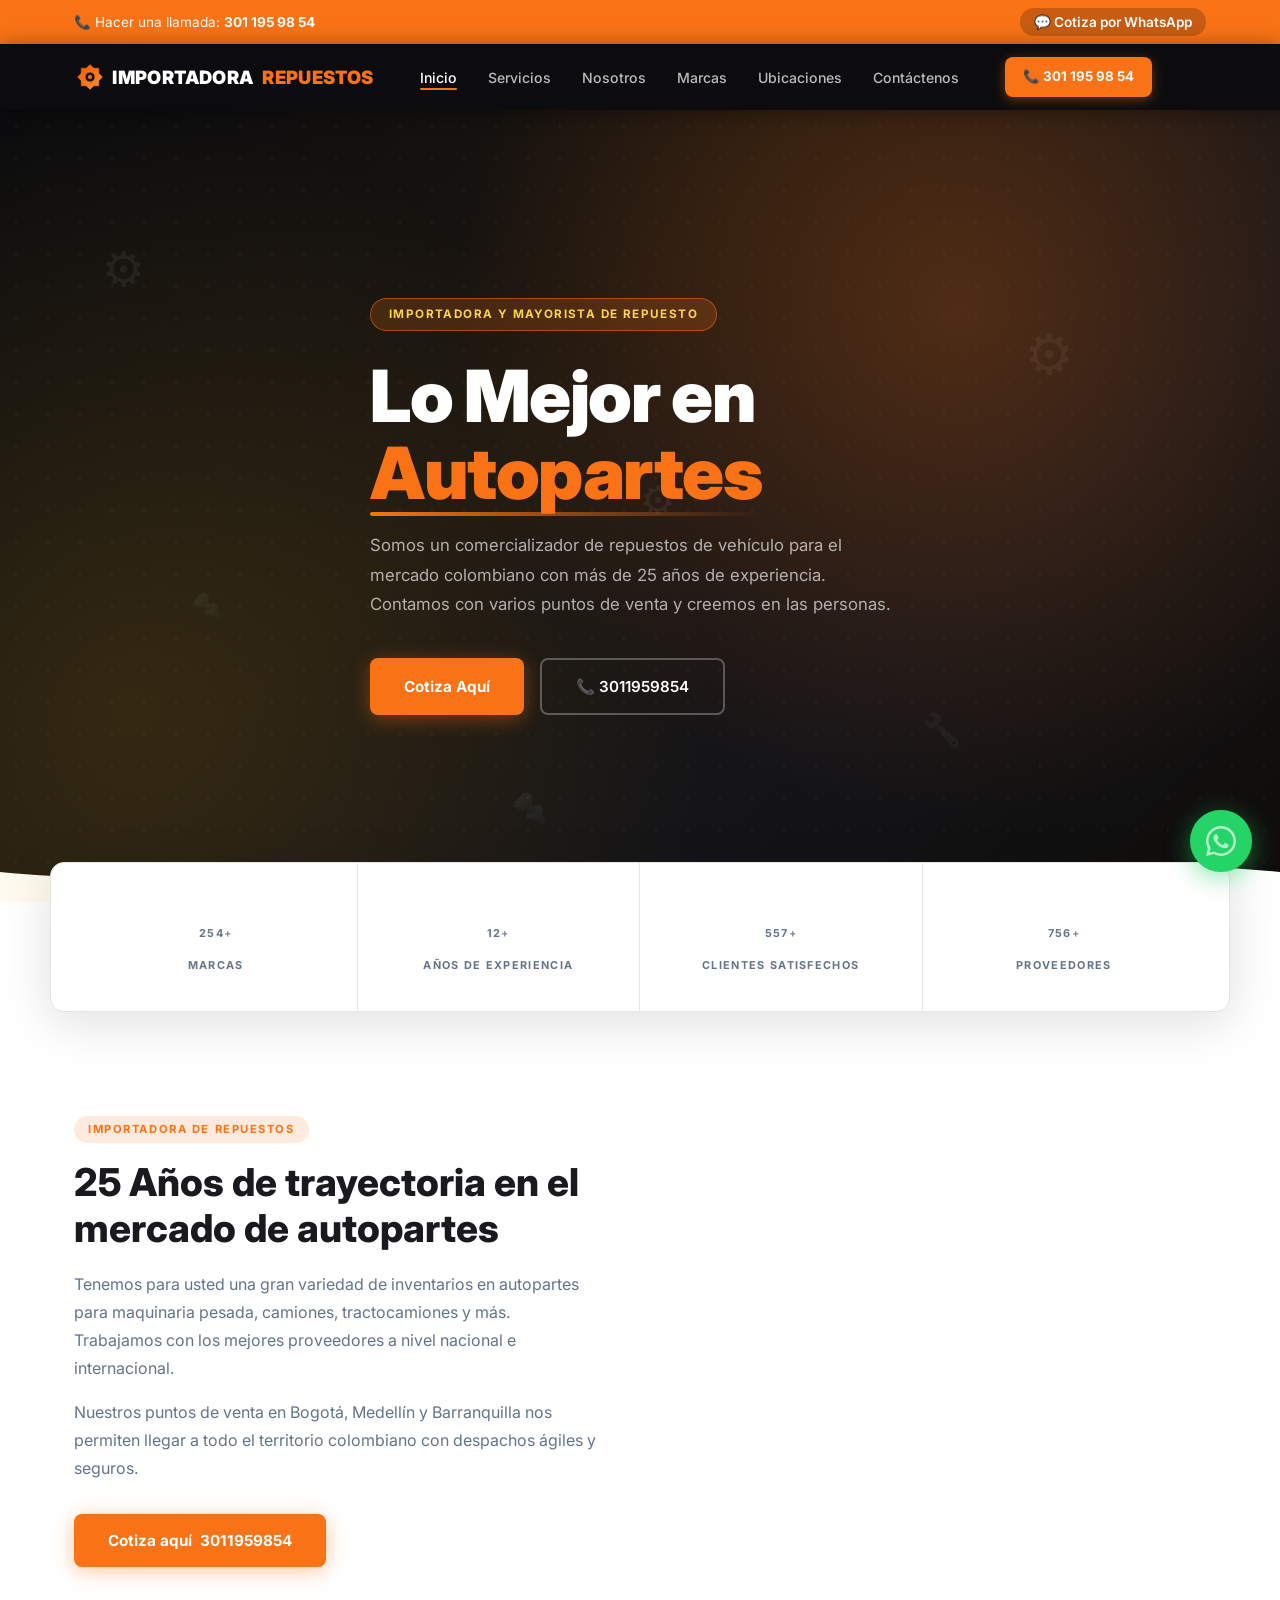
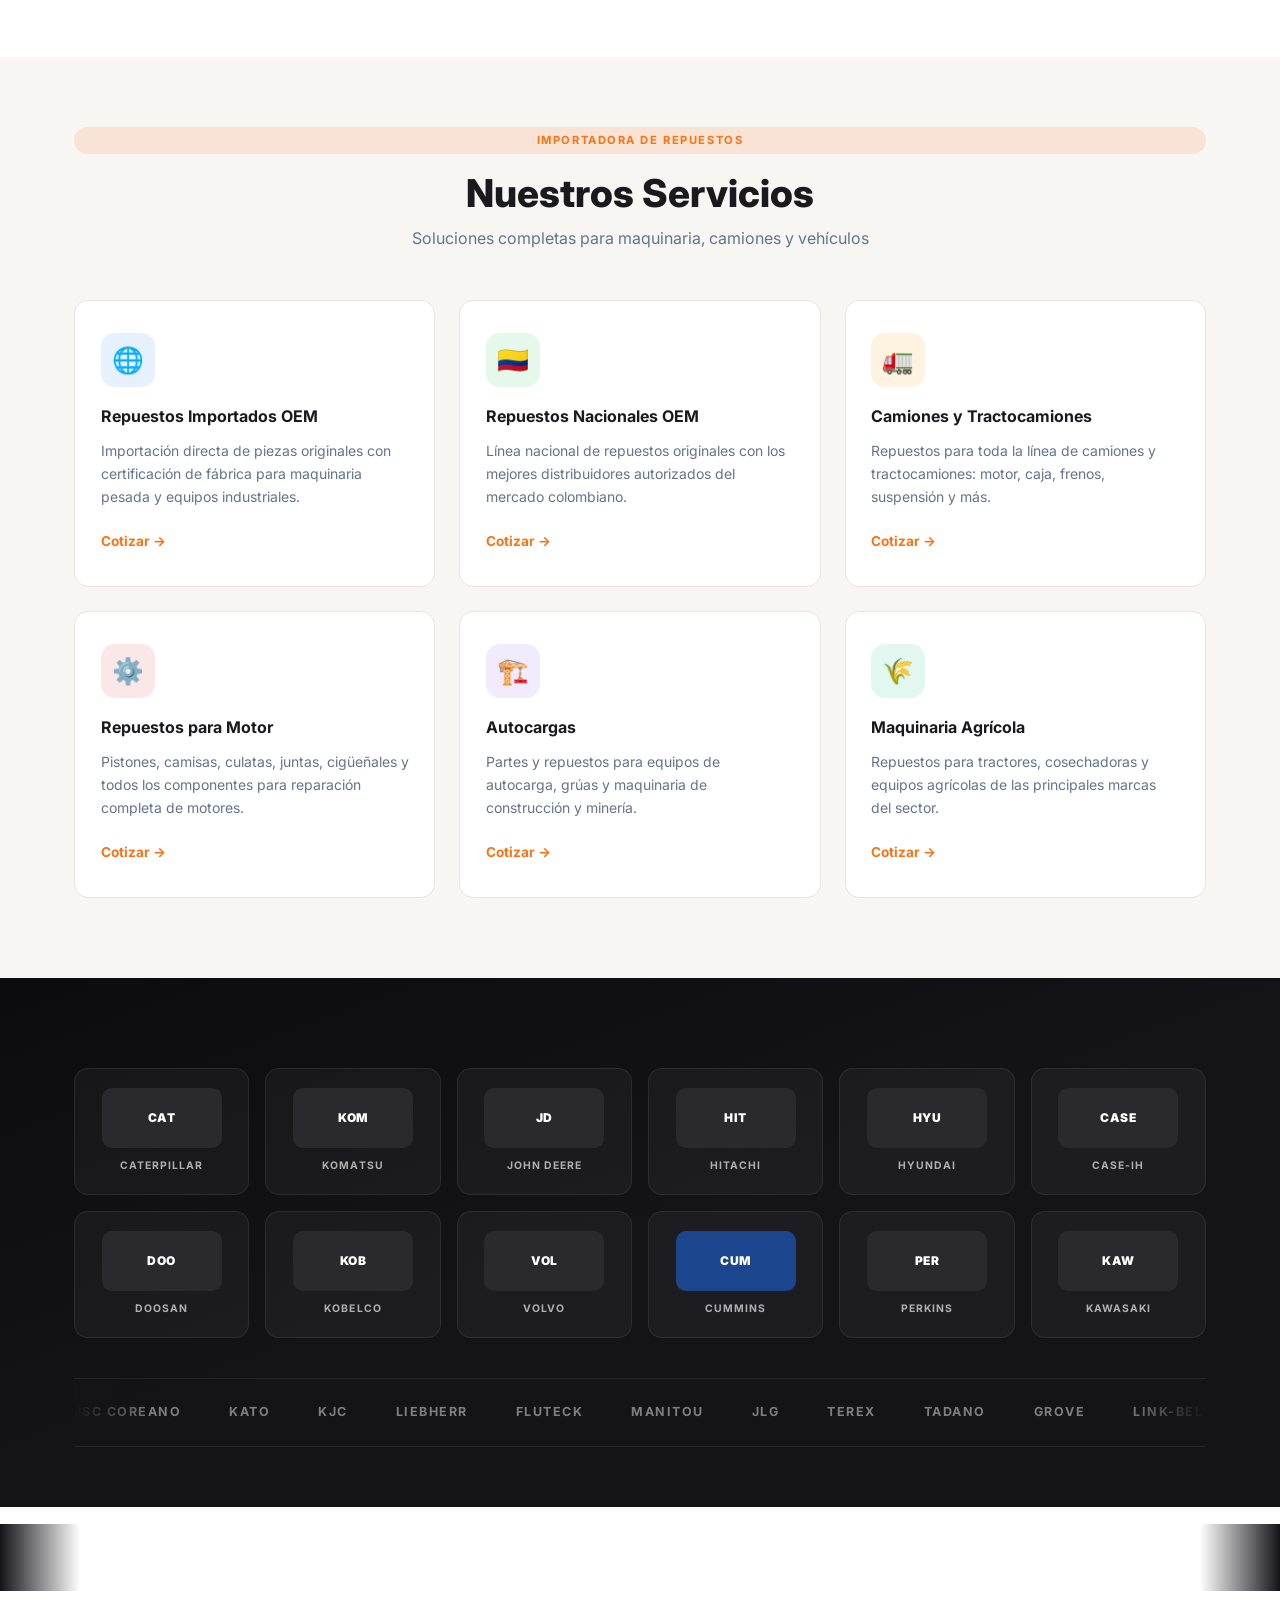
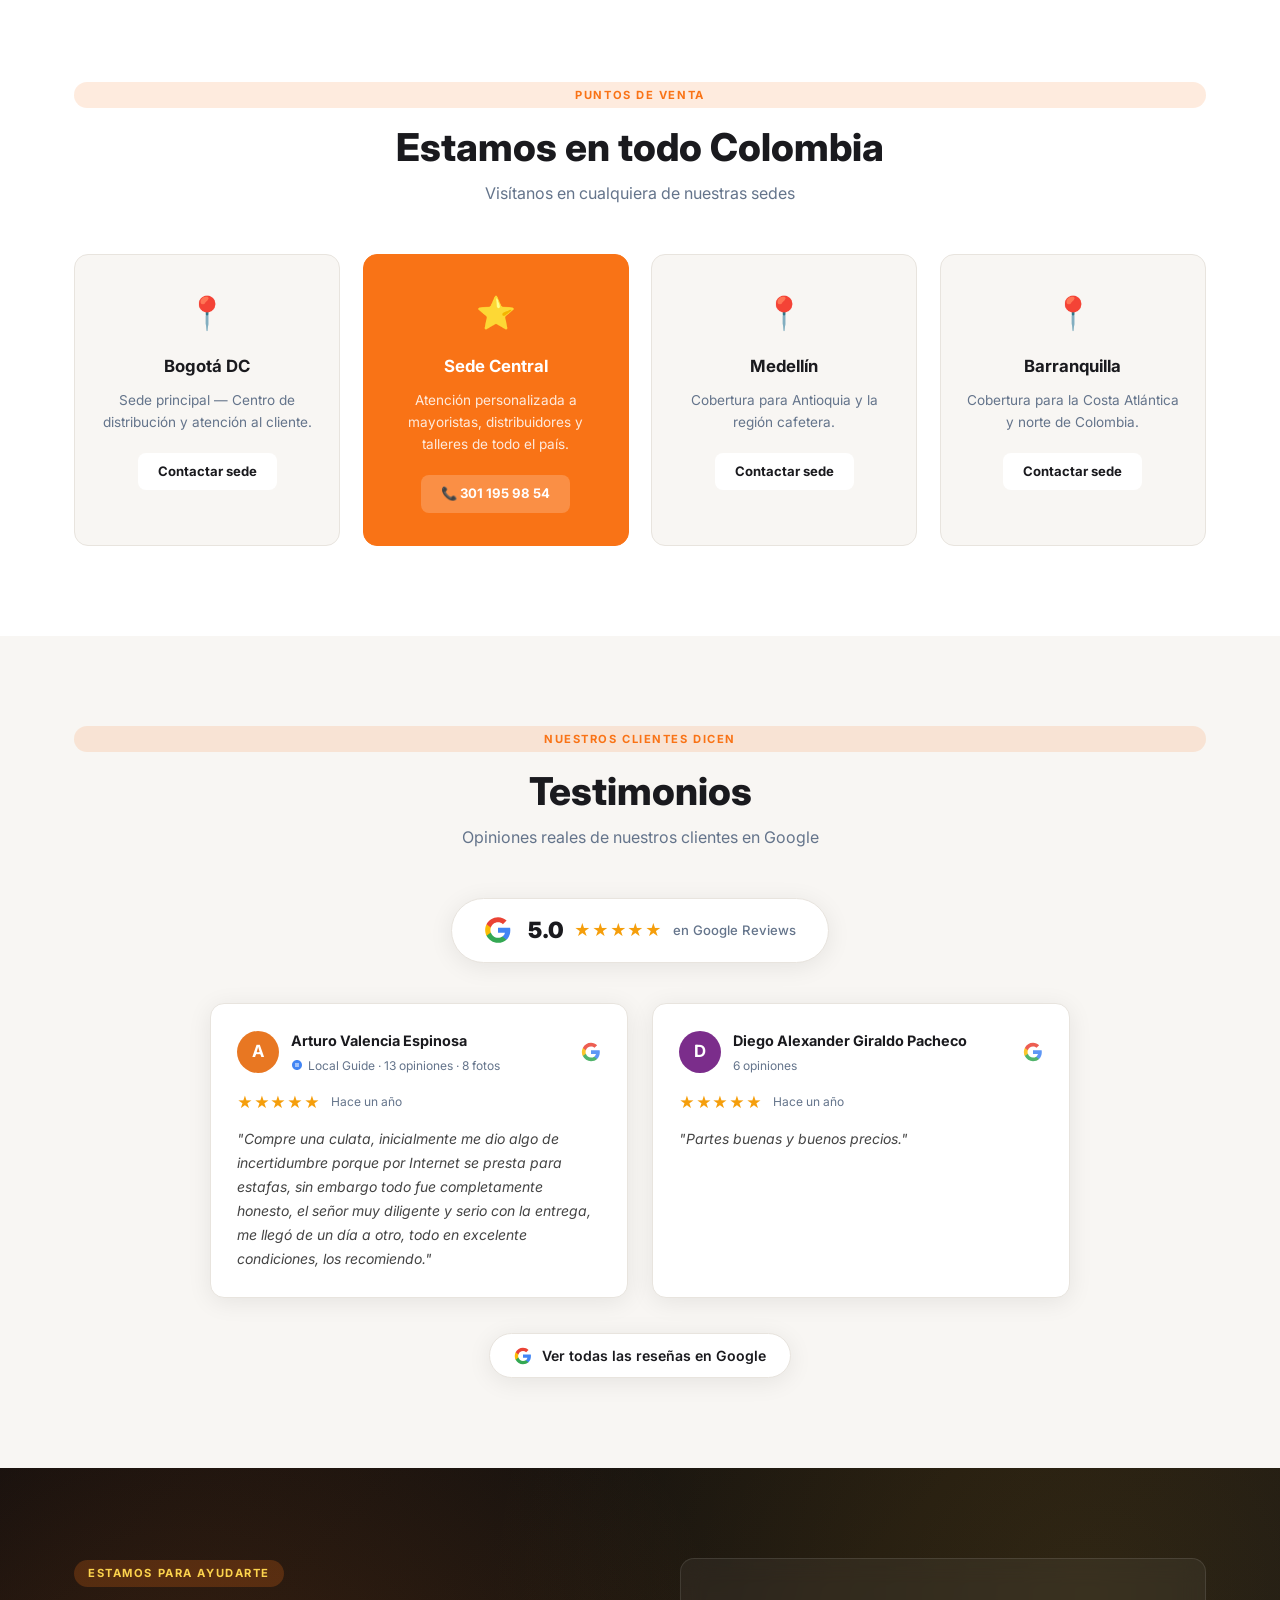
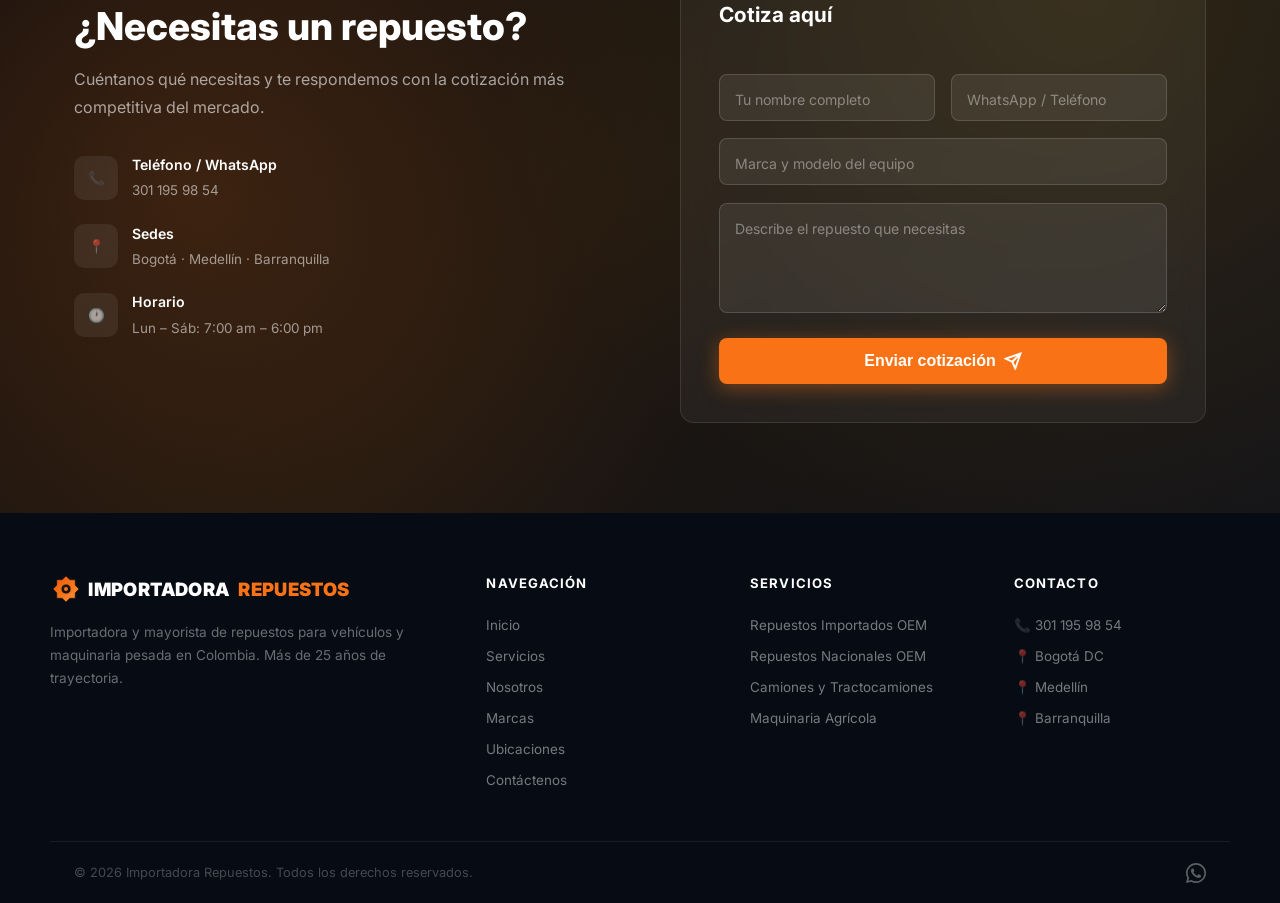
==== commit 35223c4d: "Logo SVG, animación árbol de levas, meta HTTPS y mejoras visuales Made-with: Cursor" ====
--- a/index.html
+++ b/index.html
@@ -3,6 +3,7 @@
 <head>
   <meta charset="UTF-8" />
   <meta name="viewport" content="width=device-width, initial-scale=1.0" />
+  <meta http-equiv="Content-Security-Policy" content="upgrade-insecure-requests" />
   <title>Importadora Repuestos — Autopartes y Maquinaria</title>
   <link rel="stylesheet" href="style.css" />
   <link rel="preconnect" href="https://fonts.googleapis.com" />
@@ -22,7 +23,7 @@
   <header class="navbar" id="navbar">
     <div class="container nav-inner">
       <a href="index.html" class="logo">
-        <span class="logo-gear">⚙</span>
+        <img src="logos/importadora-repuestos.svg" alt="" class="logo-icon" width="32" height="32" />
         IMPORTADORA<span class="logo-accent">REPUESTOS</span>
       </a>
       <nav>
@@ -496,7 +497,7 @@
     <div class="container footer-top">
       <div class="footer-col">
         <div class="logo">
-          <span class="logo-gear">⚙</span>
+          <img src="logos/importadora-repuestos.svg" alt="" class="logo-icon" width="32" height="32" />
           IMPORTADORA<span class="logo-accent">REPUESTOS</span>
         </div>
         <p>Importadora y mayorista de repuestos para vehículos y maquinaria pesada en Colombia. Más de 25 años de trayectoria.</p>
--- a/style.css
+++ b/style.css
@@ -153,6 +153,12 @@
   text-decoration: none;
 }
 .logo-gear { font-size: 1.4rem; color: var(--primary); animation: spin-slow 8s linear infinite; }
+.logo-icon {
+  width: 2rem;
+  height: 2rem;
+  flex-shrink: 0;
+  display: block;
+}
 .logo-accent { color: var(--primary); margin-left: .15rem; }
 
 @keyframes spin-slow { to { transform: rotate(360deg); } }
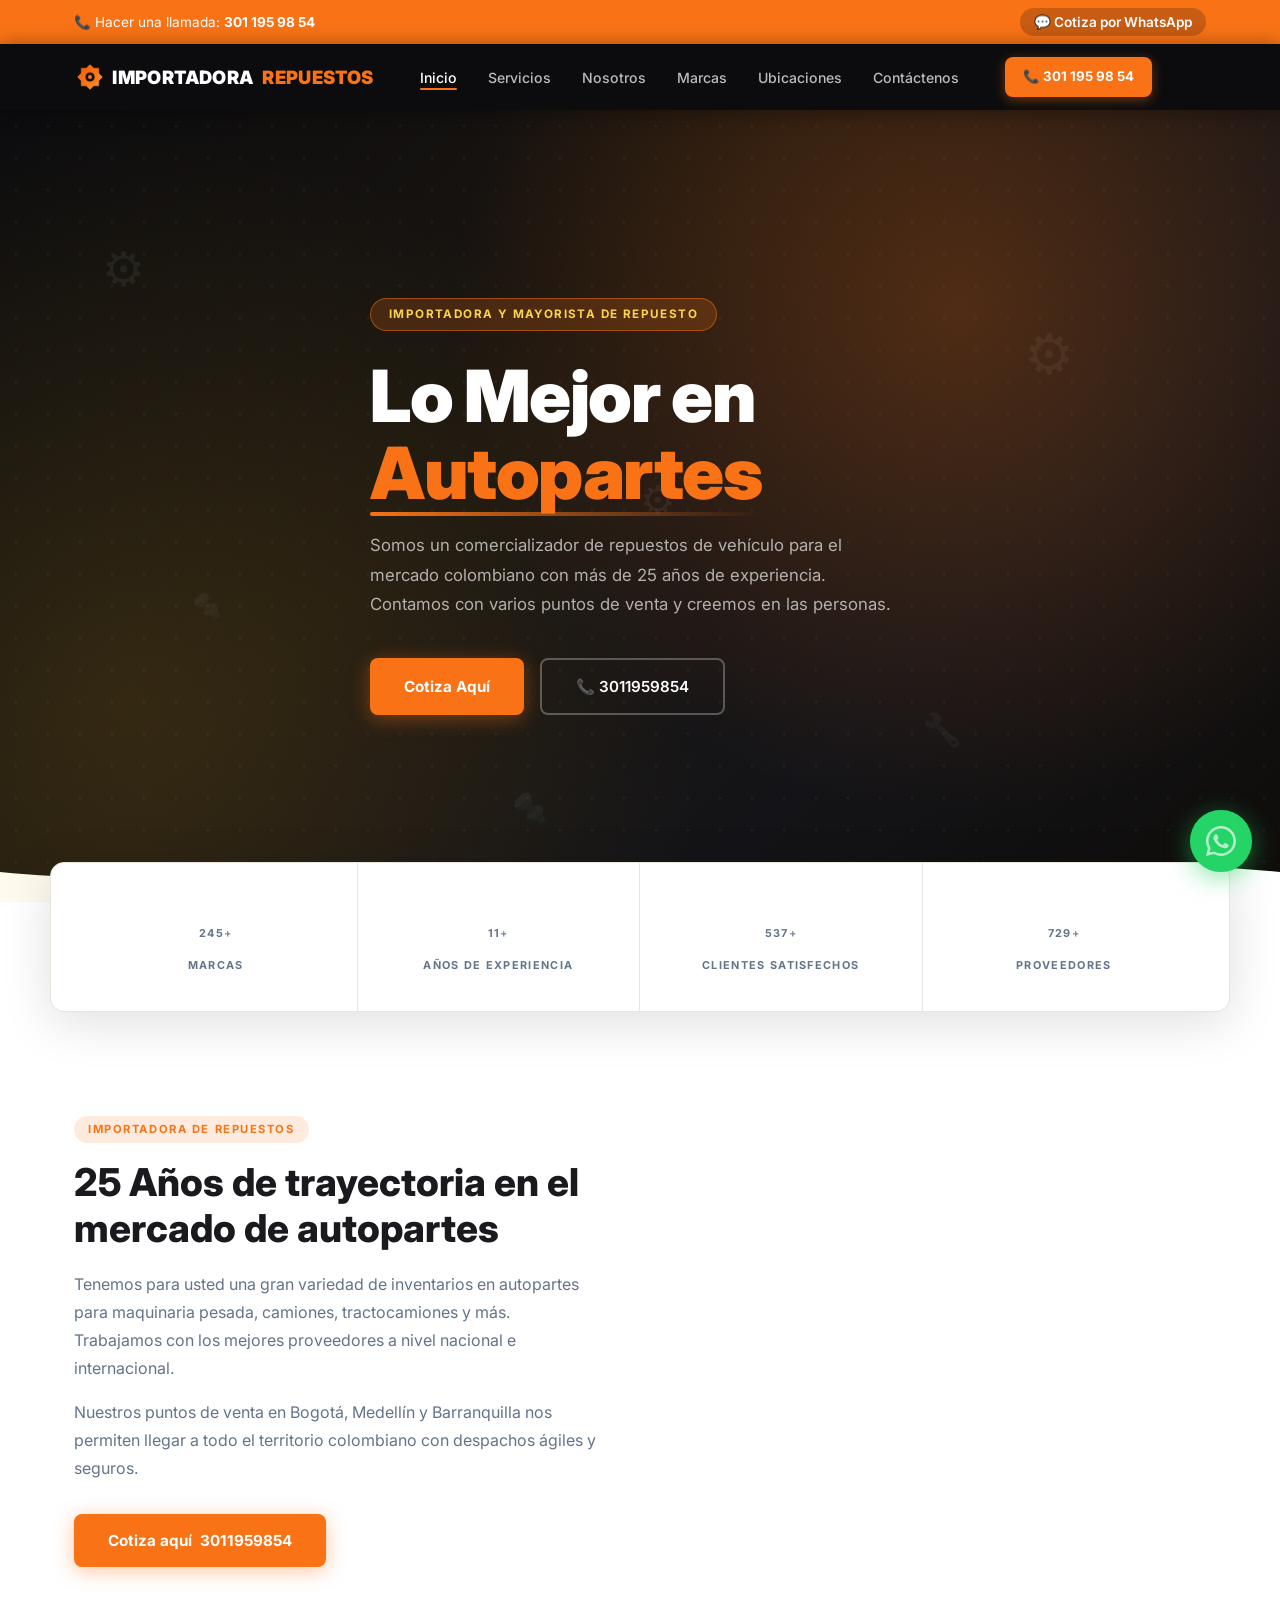
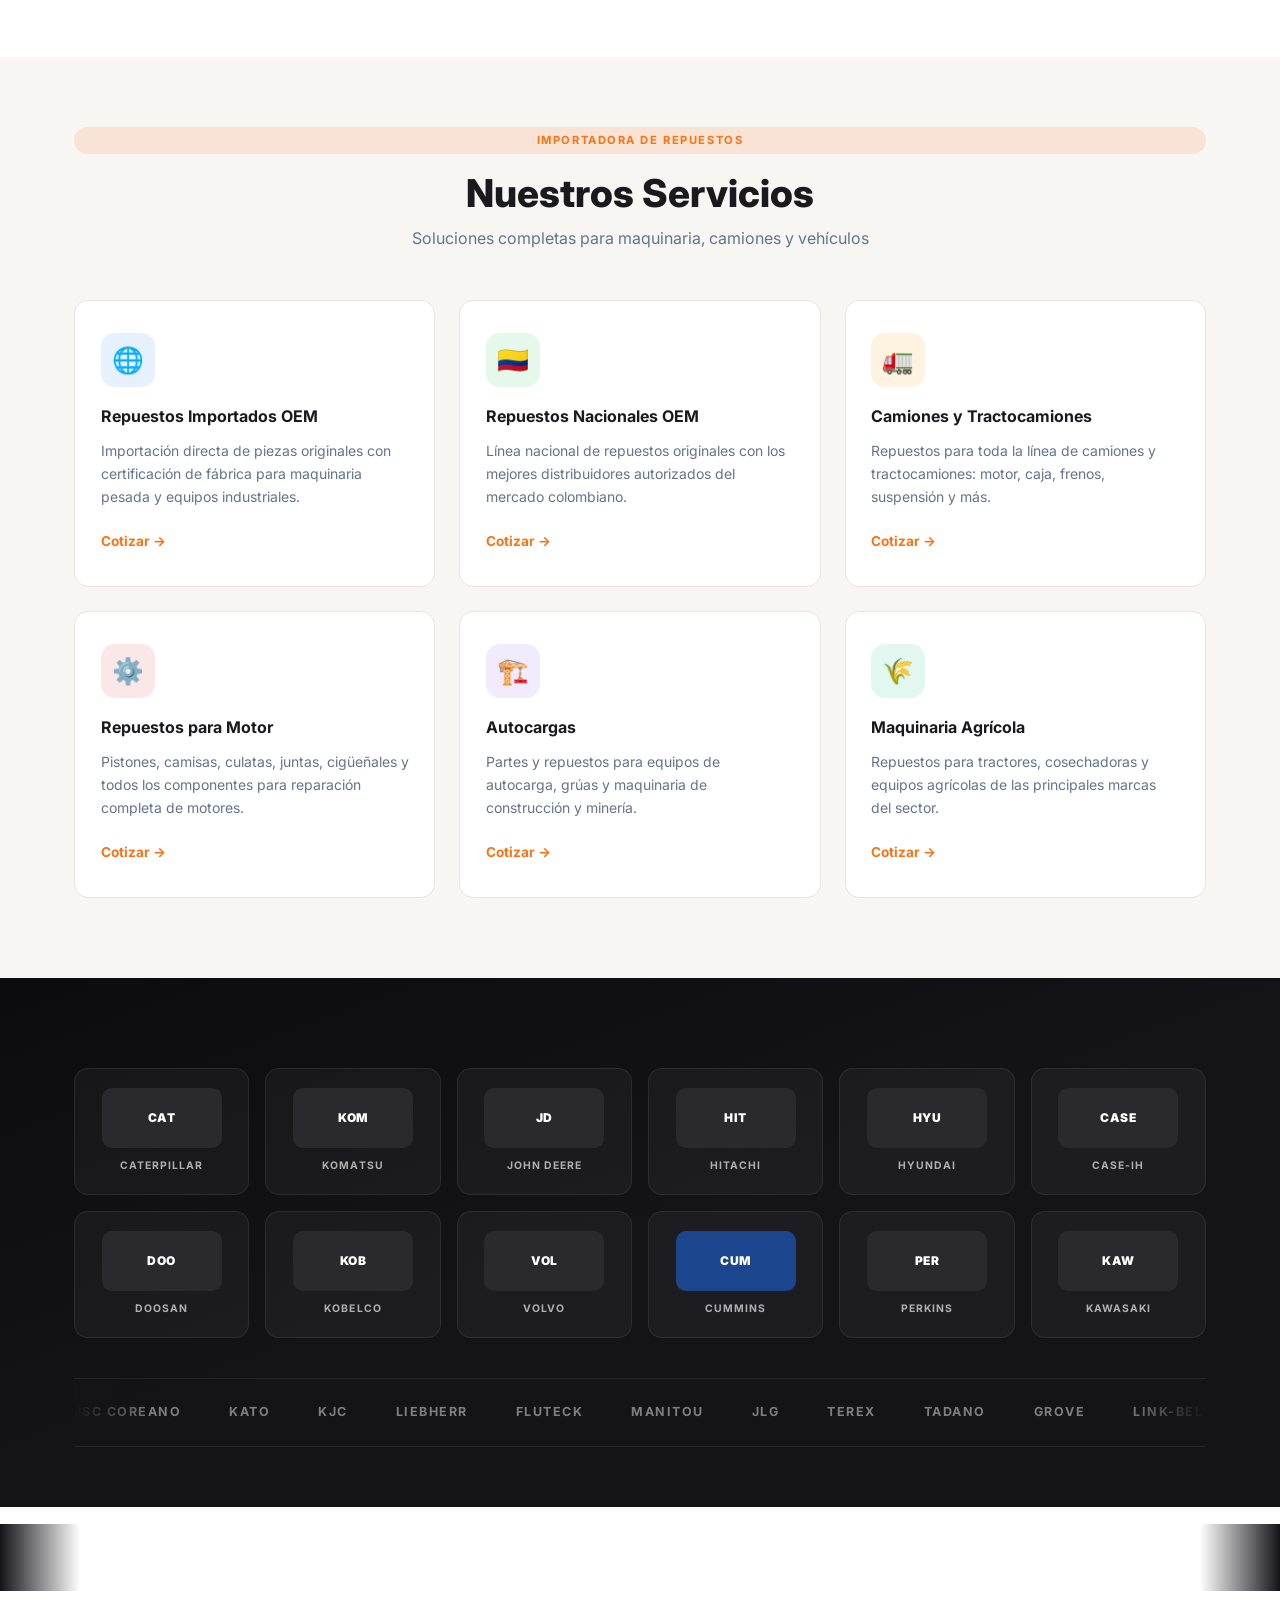
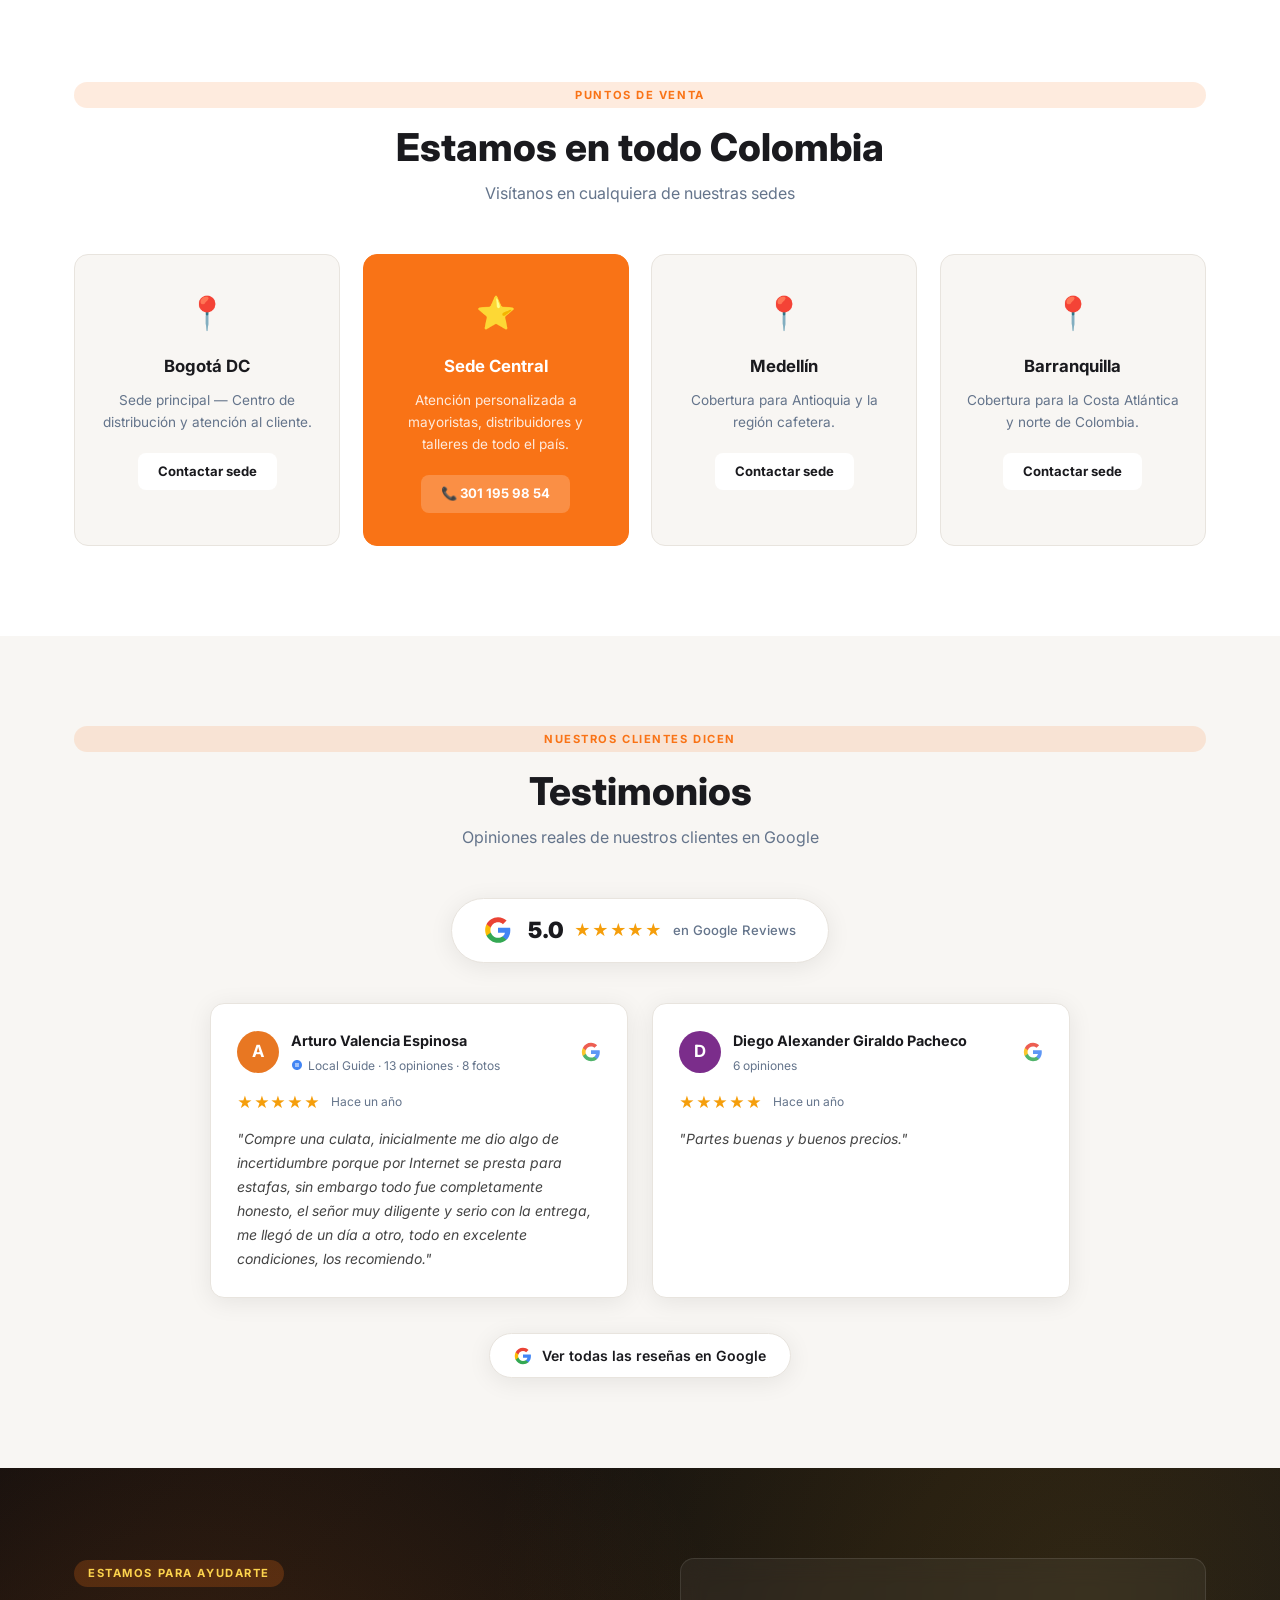
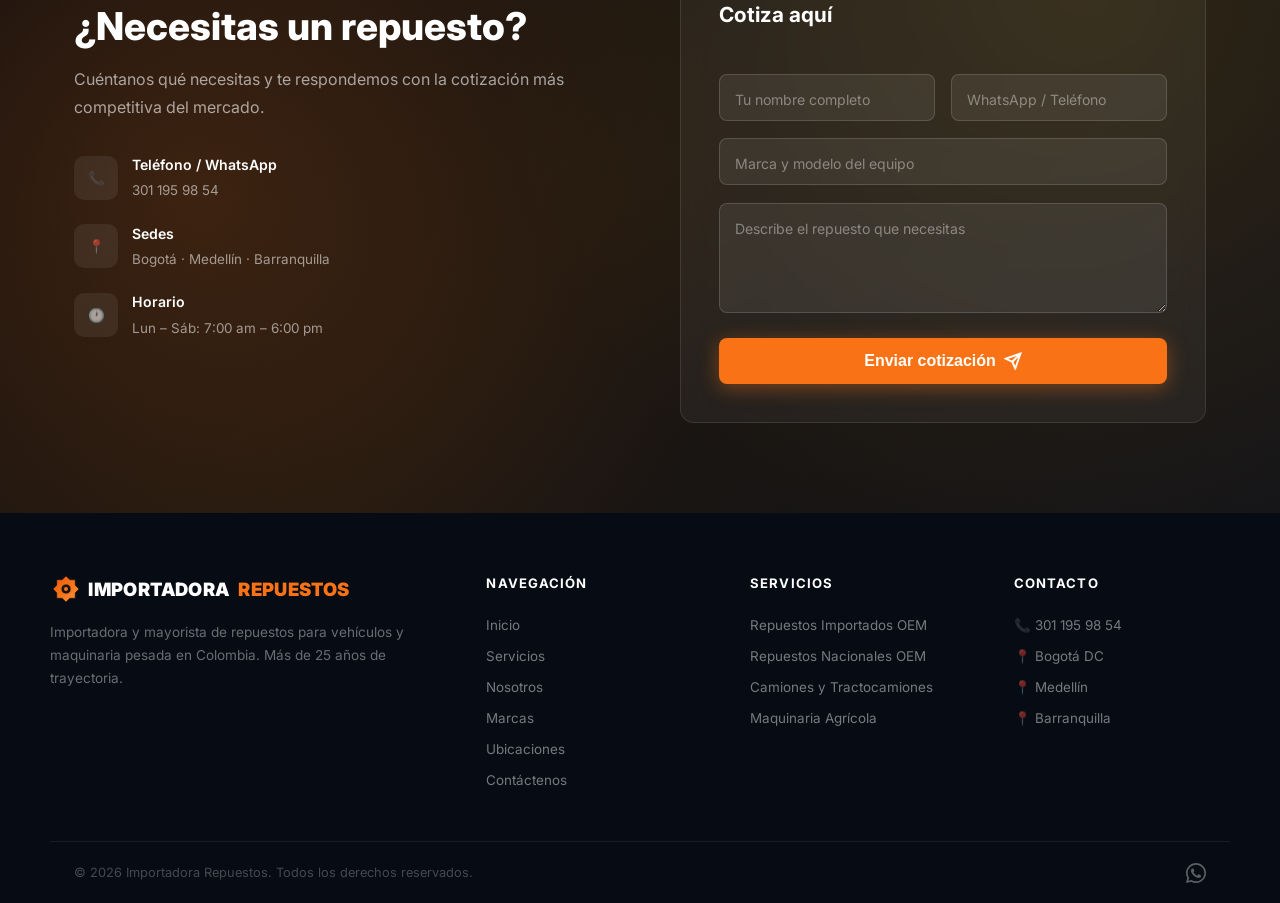
==== commit 28ab32f8: "Agregar Google tag (gtag.js) para seguimiento AW-18036871106 Made-with: Cursor" ====
--- a/index.html
+++ b/index.html
@@ -1,6 +1,15 @@
 <!DOCTYPE html>
 <html lang="es">
 <head>
+  <!-- Google tag (gtag.js) -->
+  <script async src="https://www.googletagmanager.com/gtag/js?id=AW-18036871106"></script>
+  <script>
+    window.dataLayer = window.dataLayer || [];
+    function gtag(){dataLayer.push(arguments);}
+    gtag('js', new Date());
+
+    gtag('config', 'AW-18036871106');
+  </script>
   <meta charset="UTF-8" />
   <meta name="viewport" content="width=device-width, initial-scale=1.0" />
   <meta http-equiv="Content-Security-Policy" content="upgrade-insecure-requests" />
